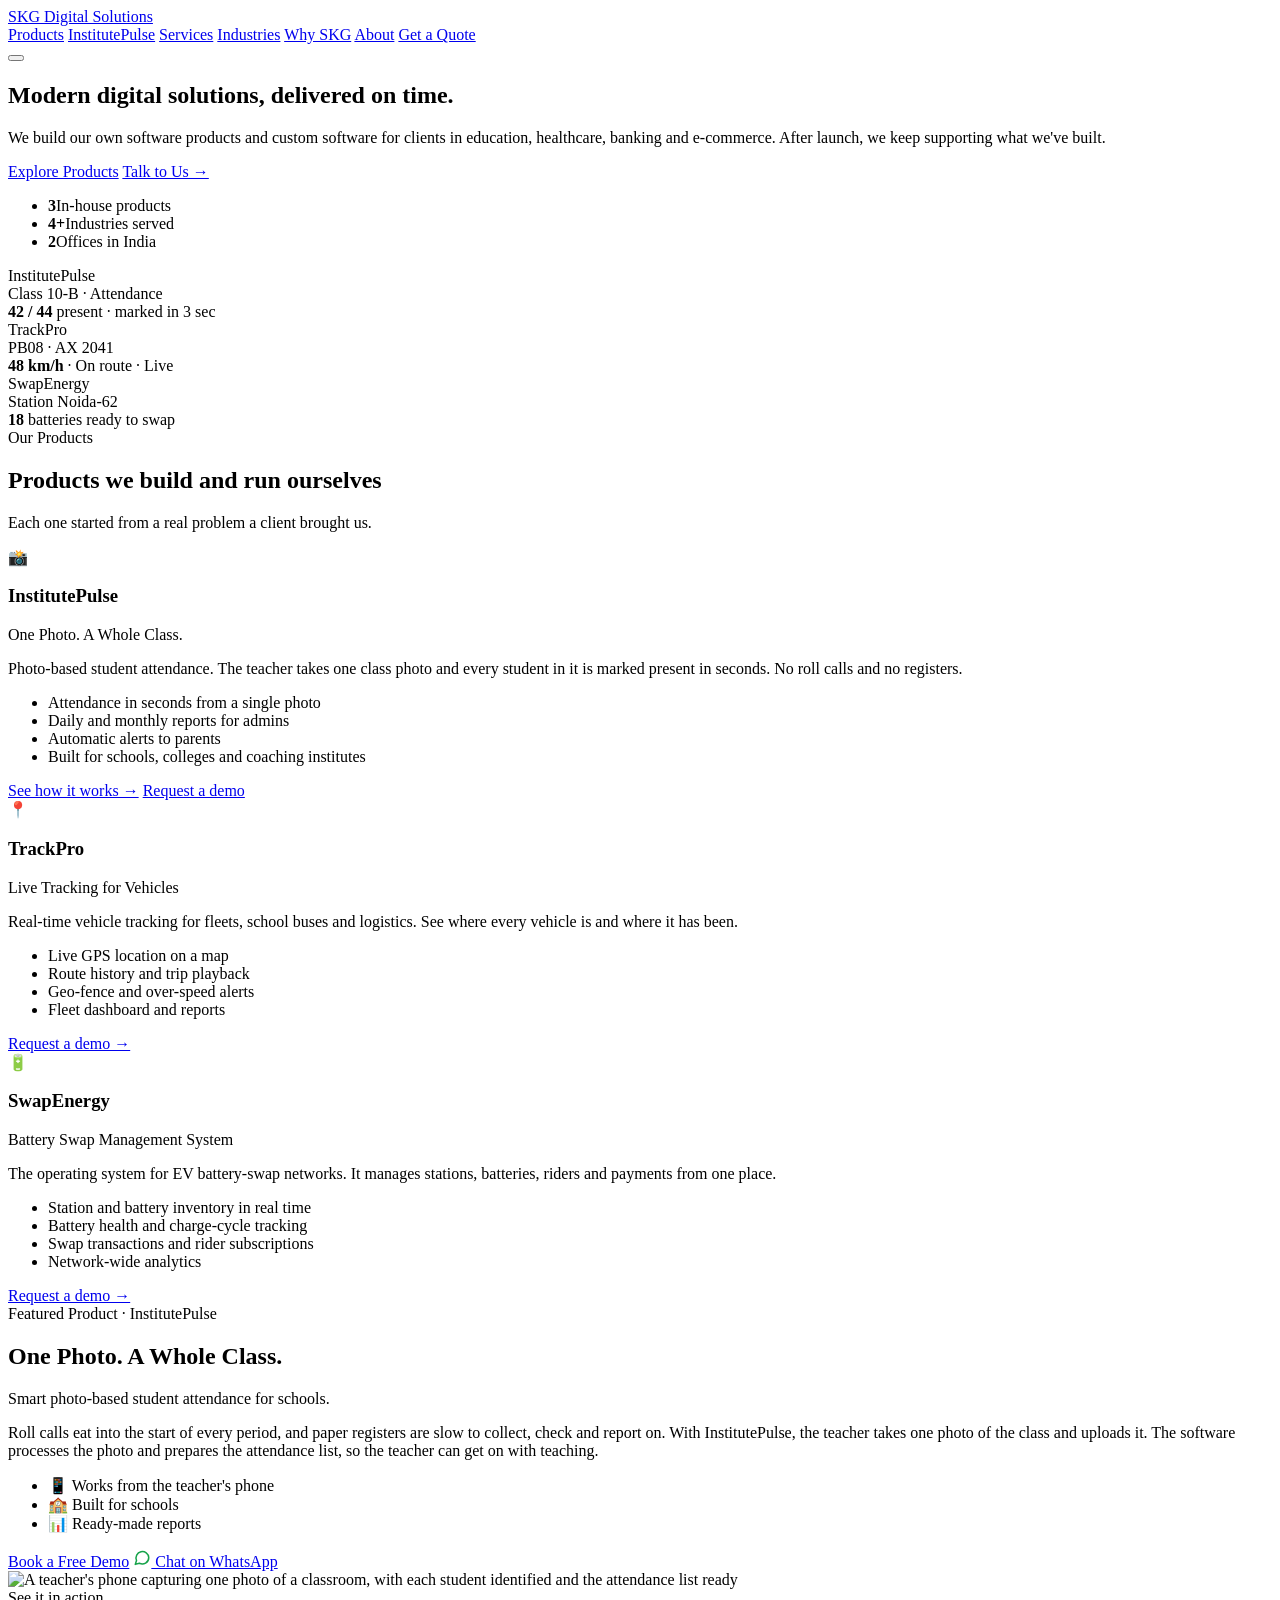
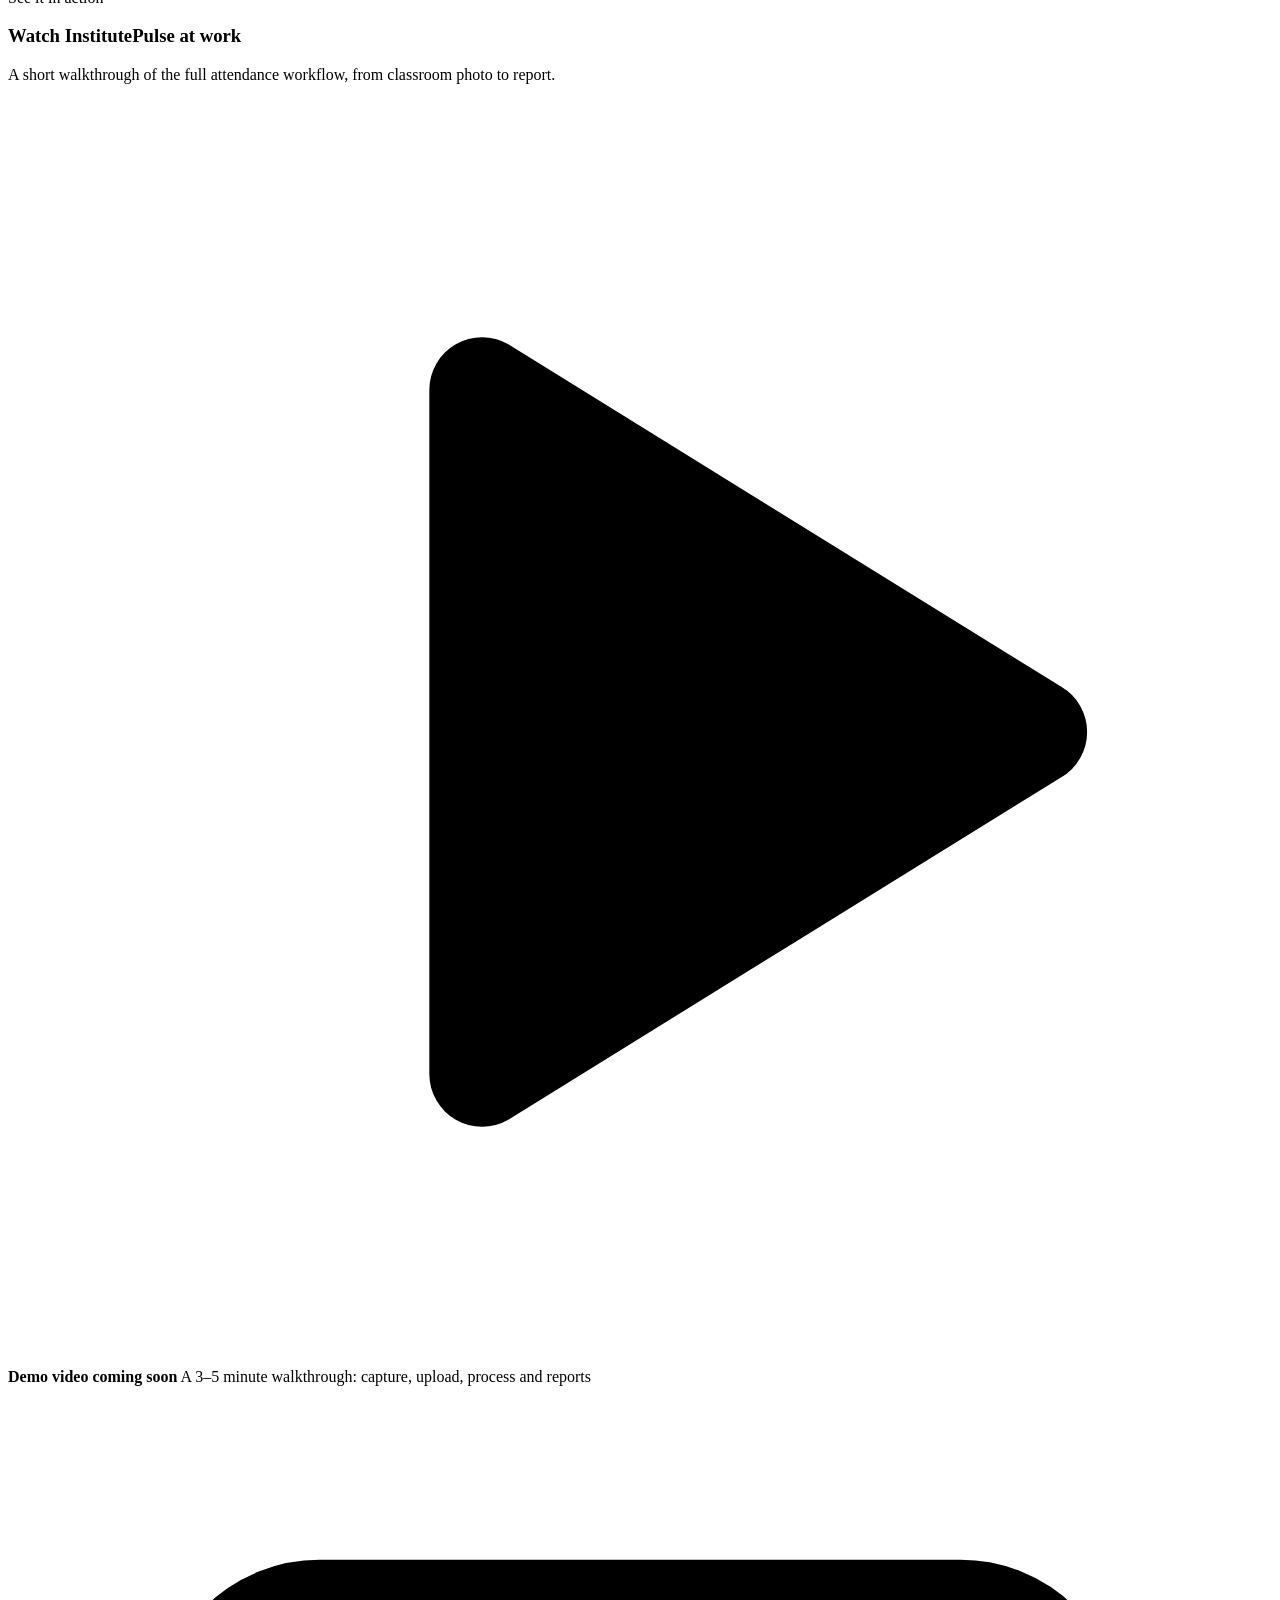
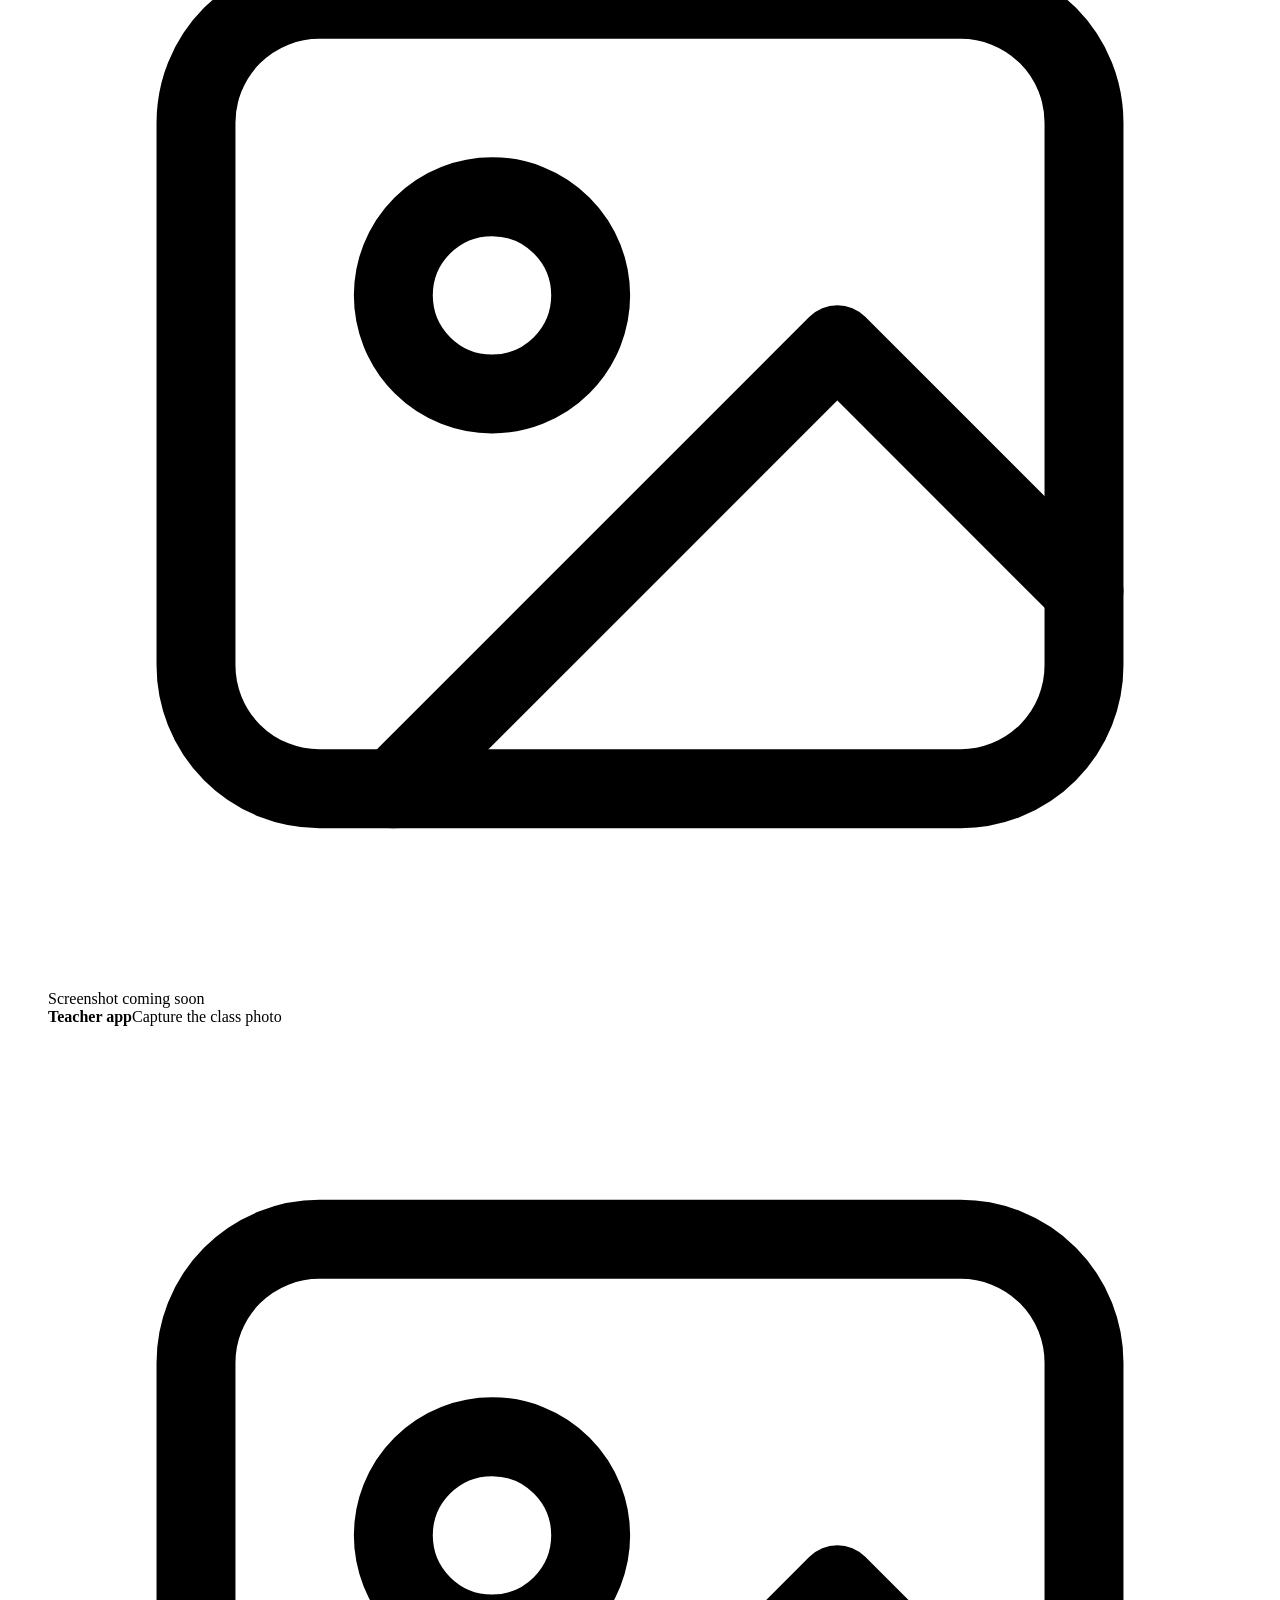
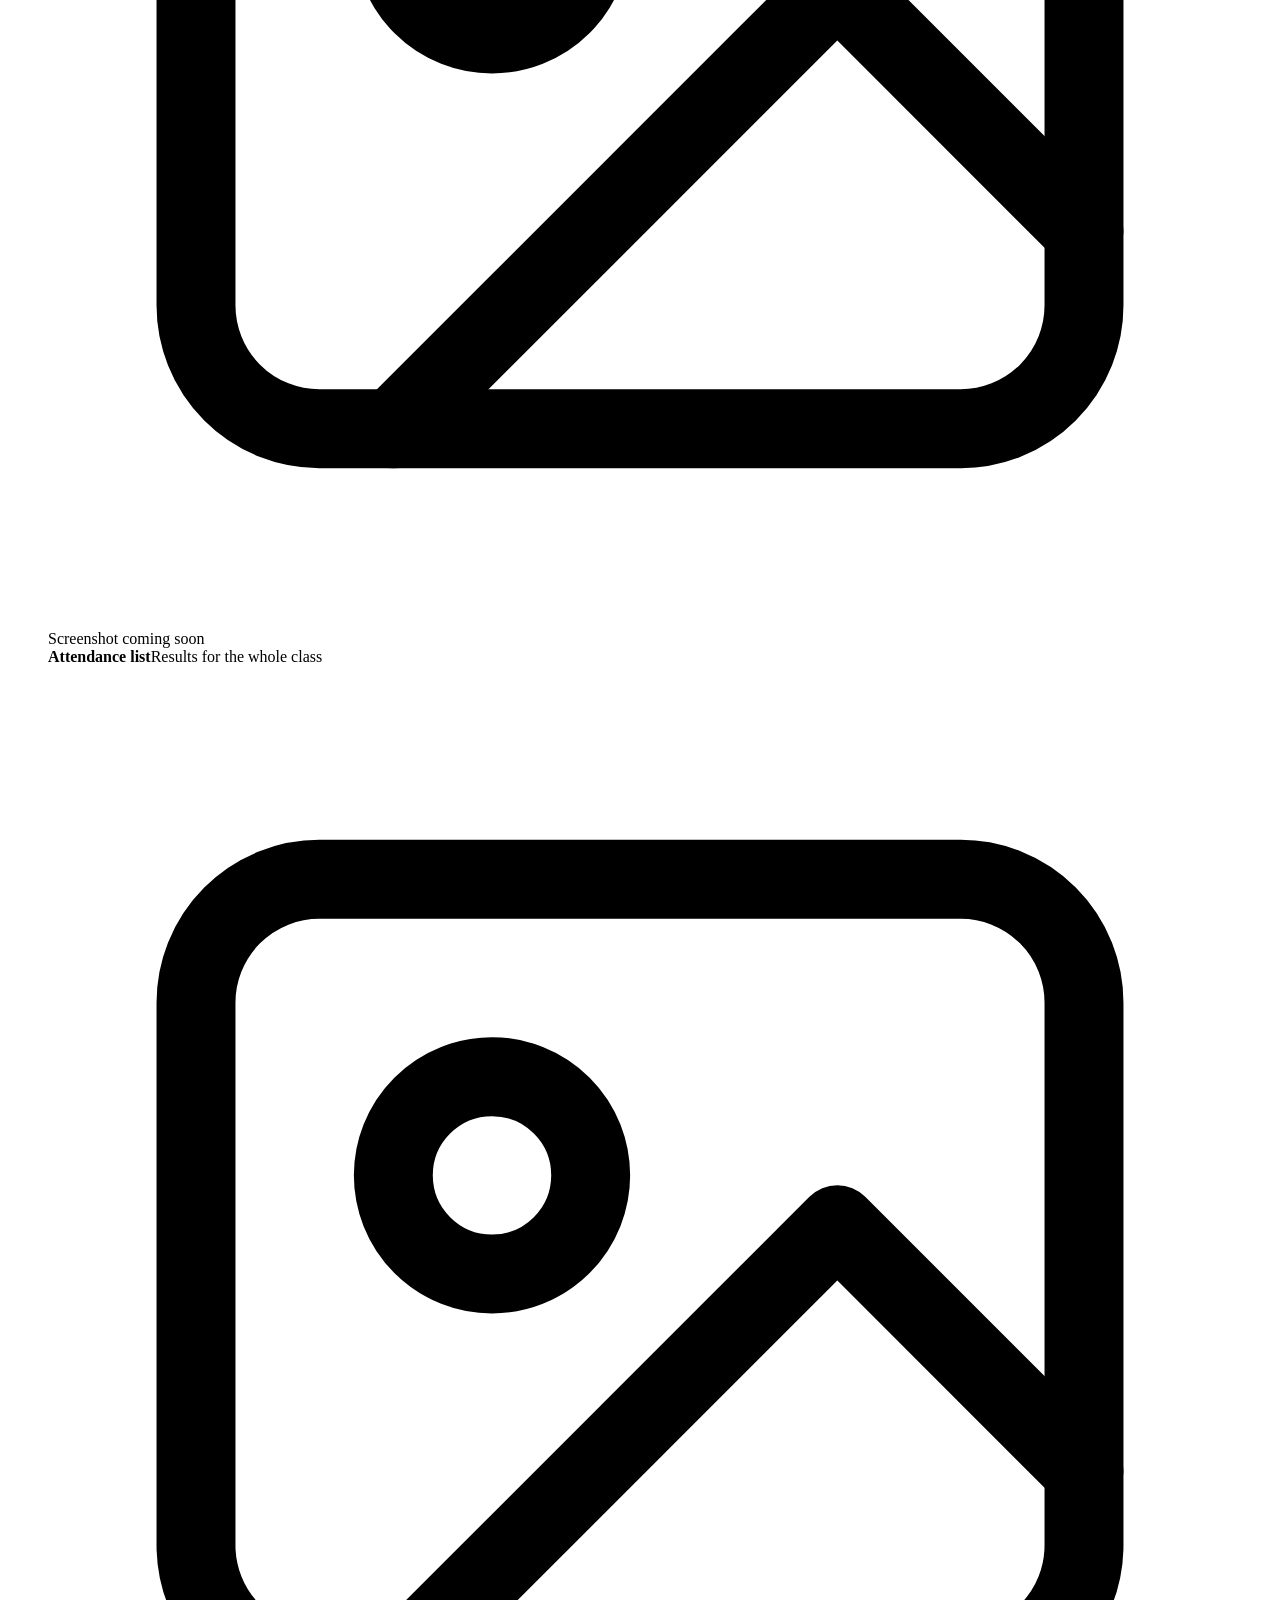
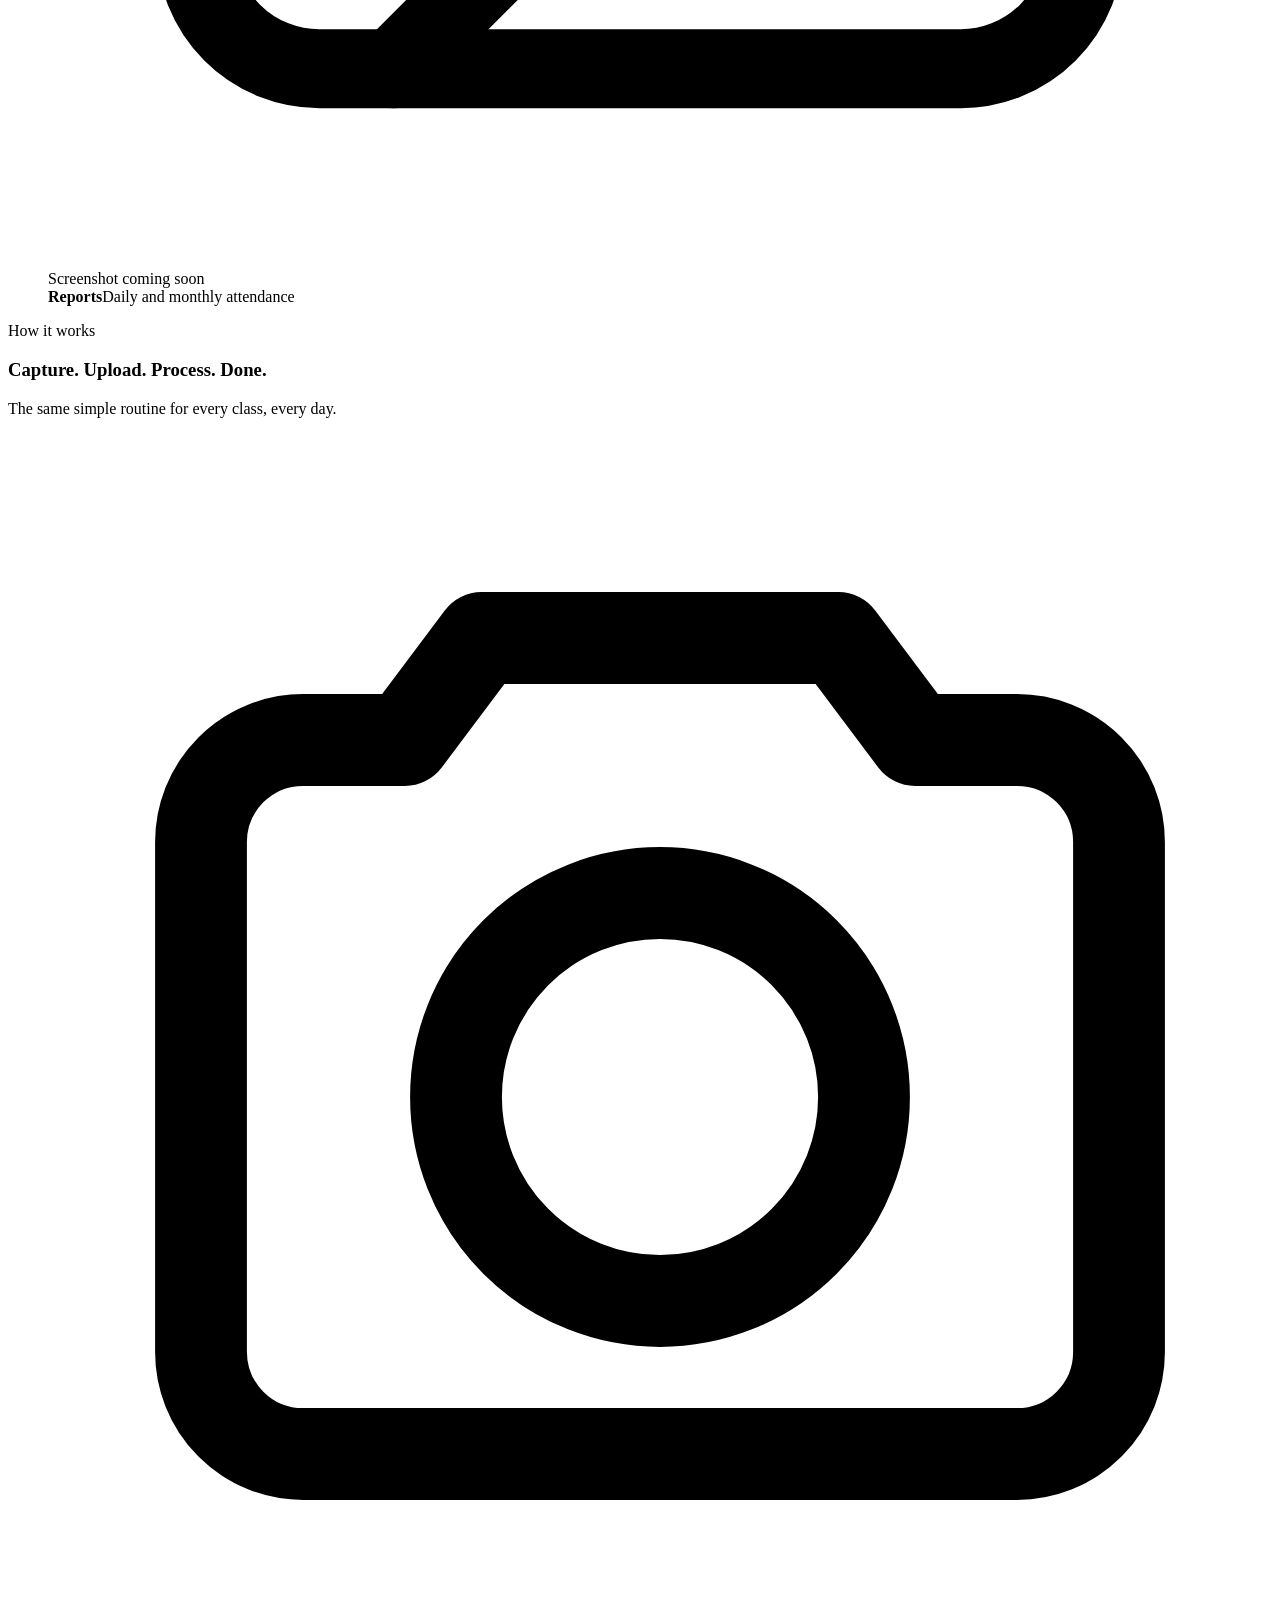
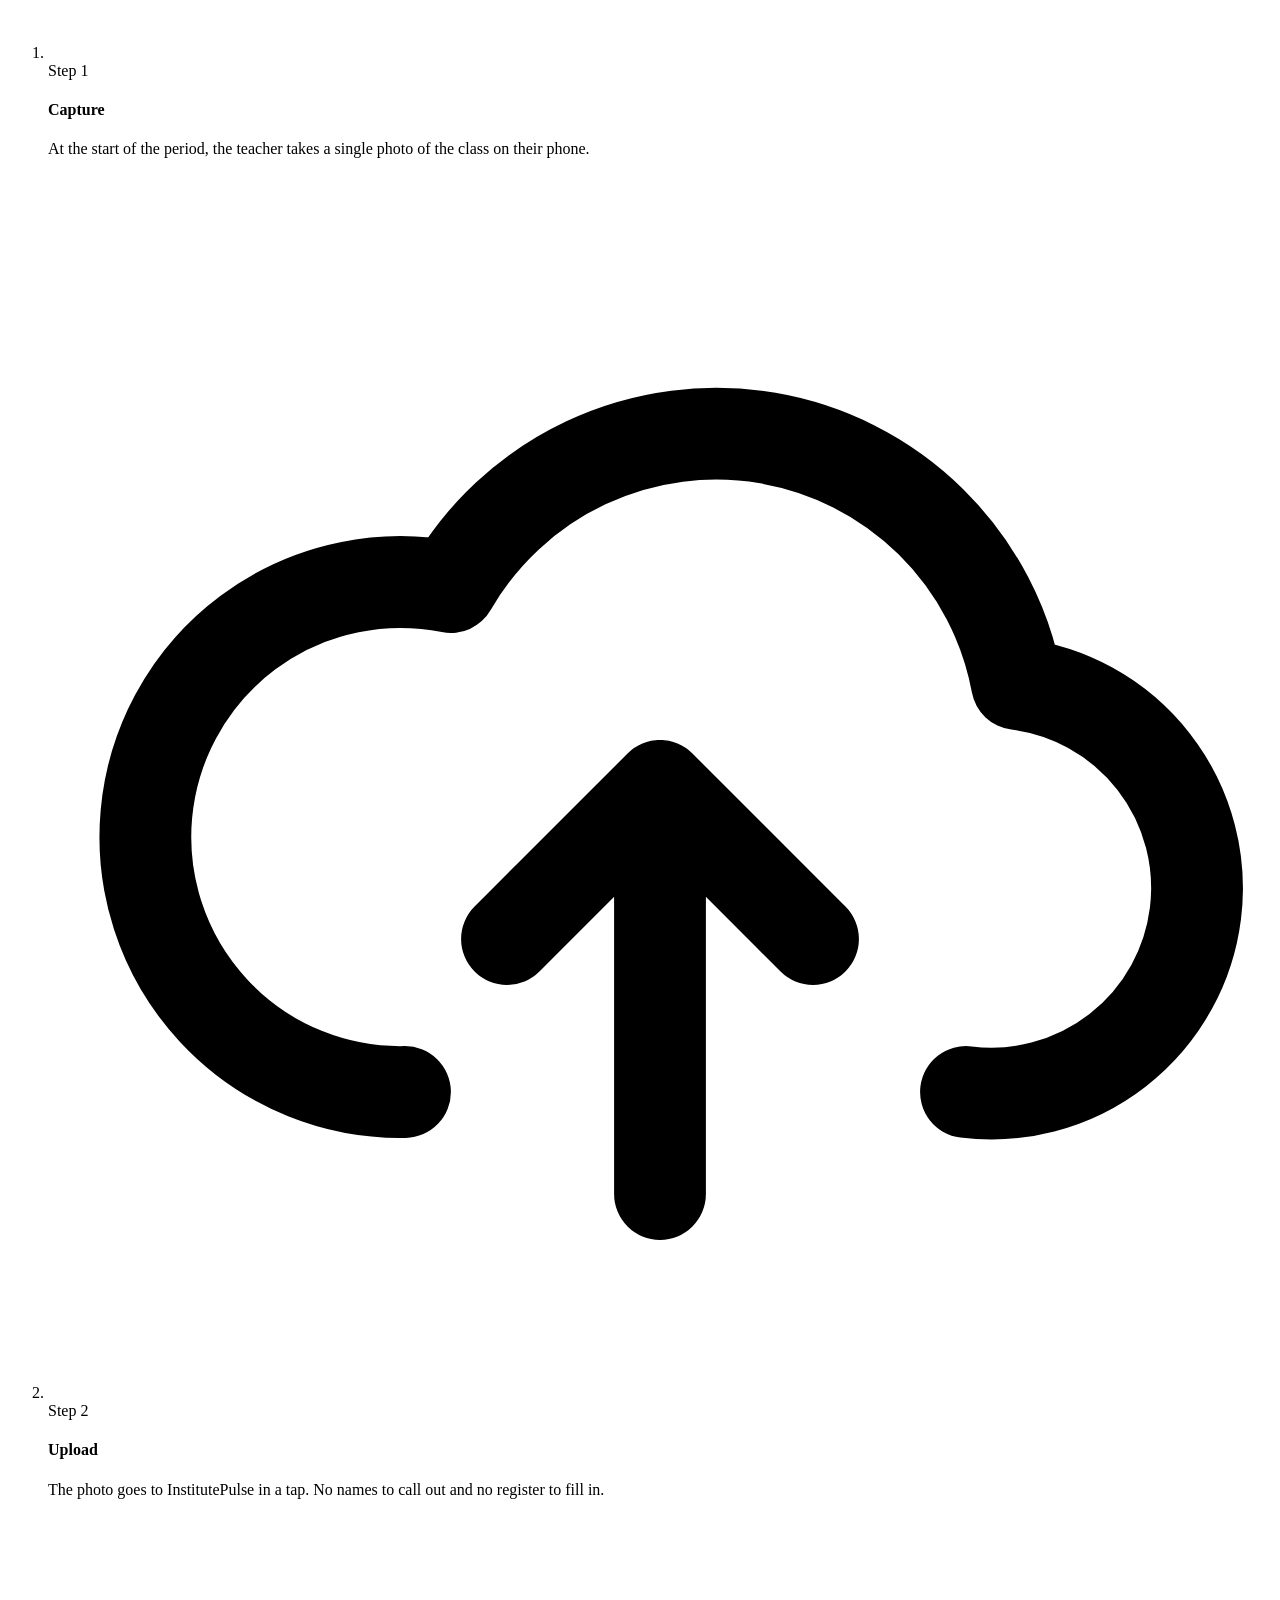
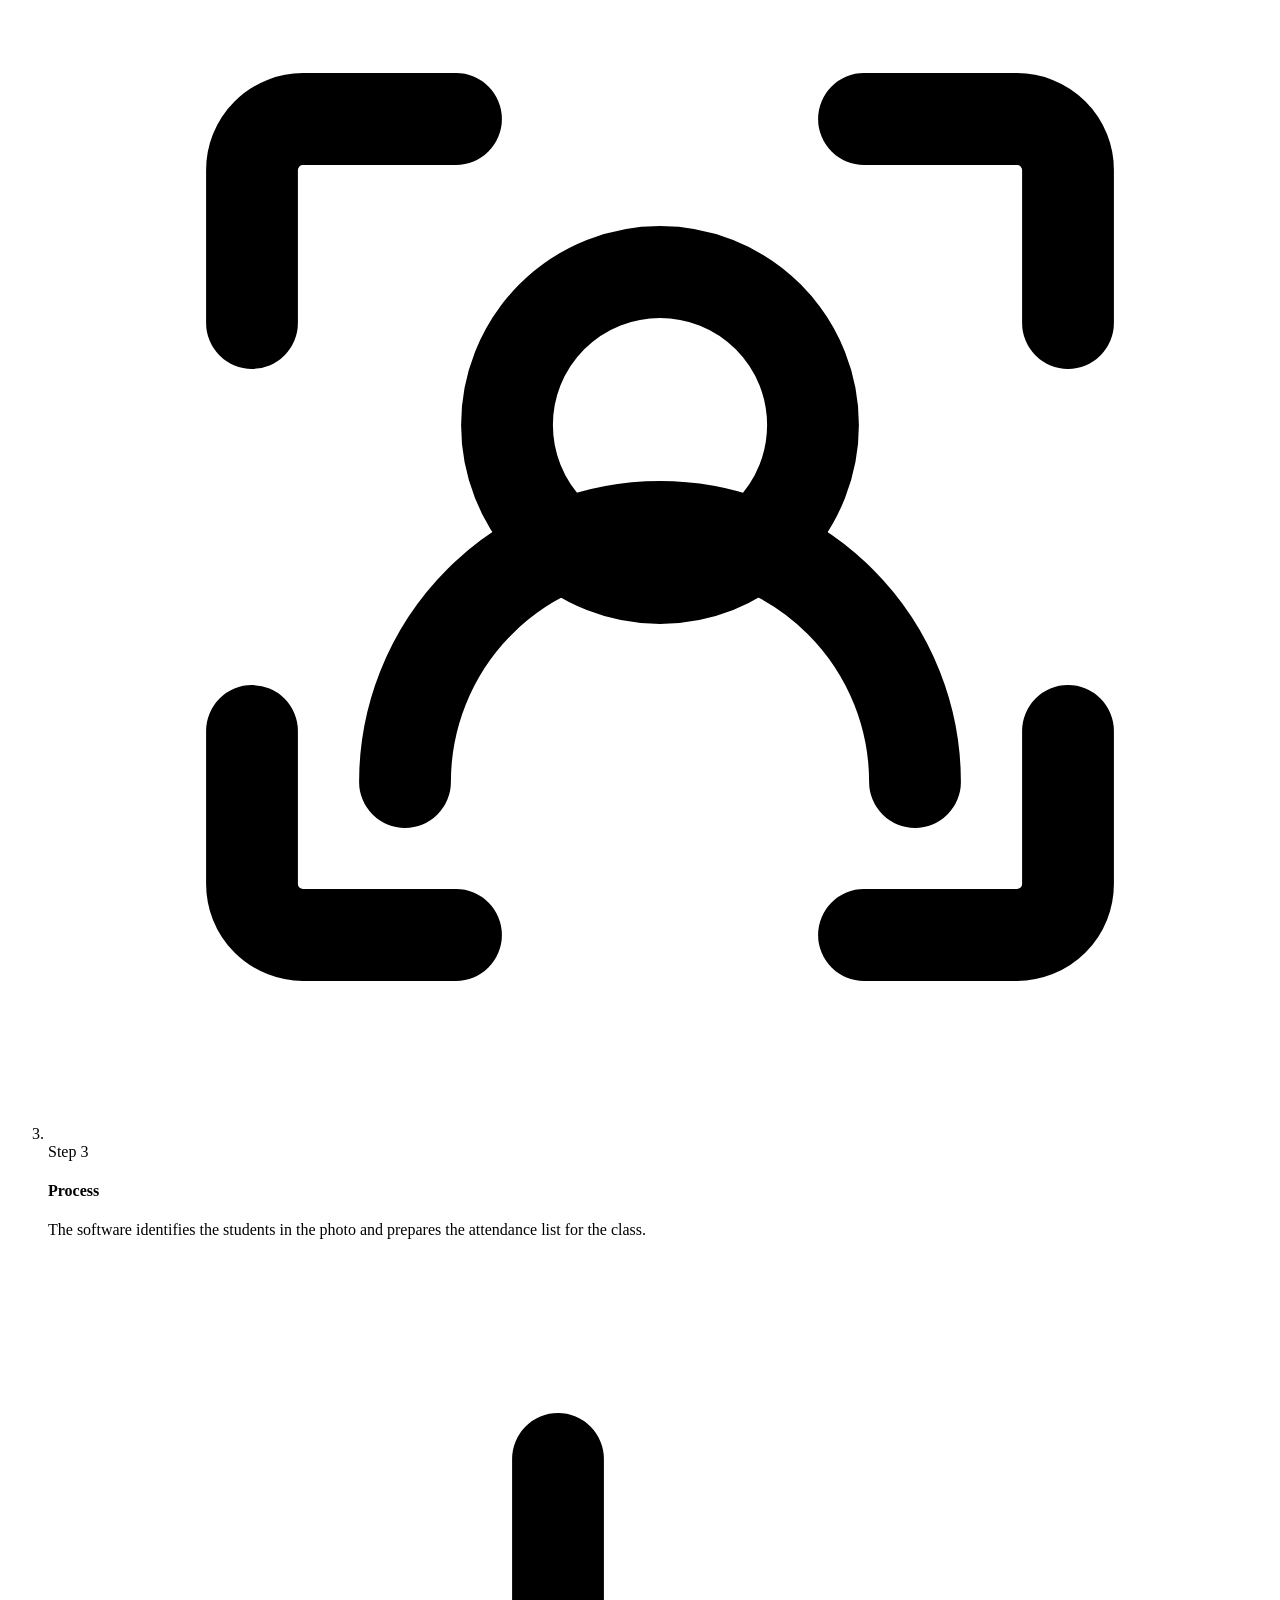
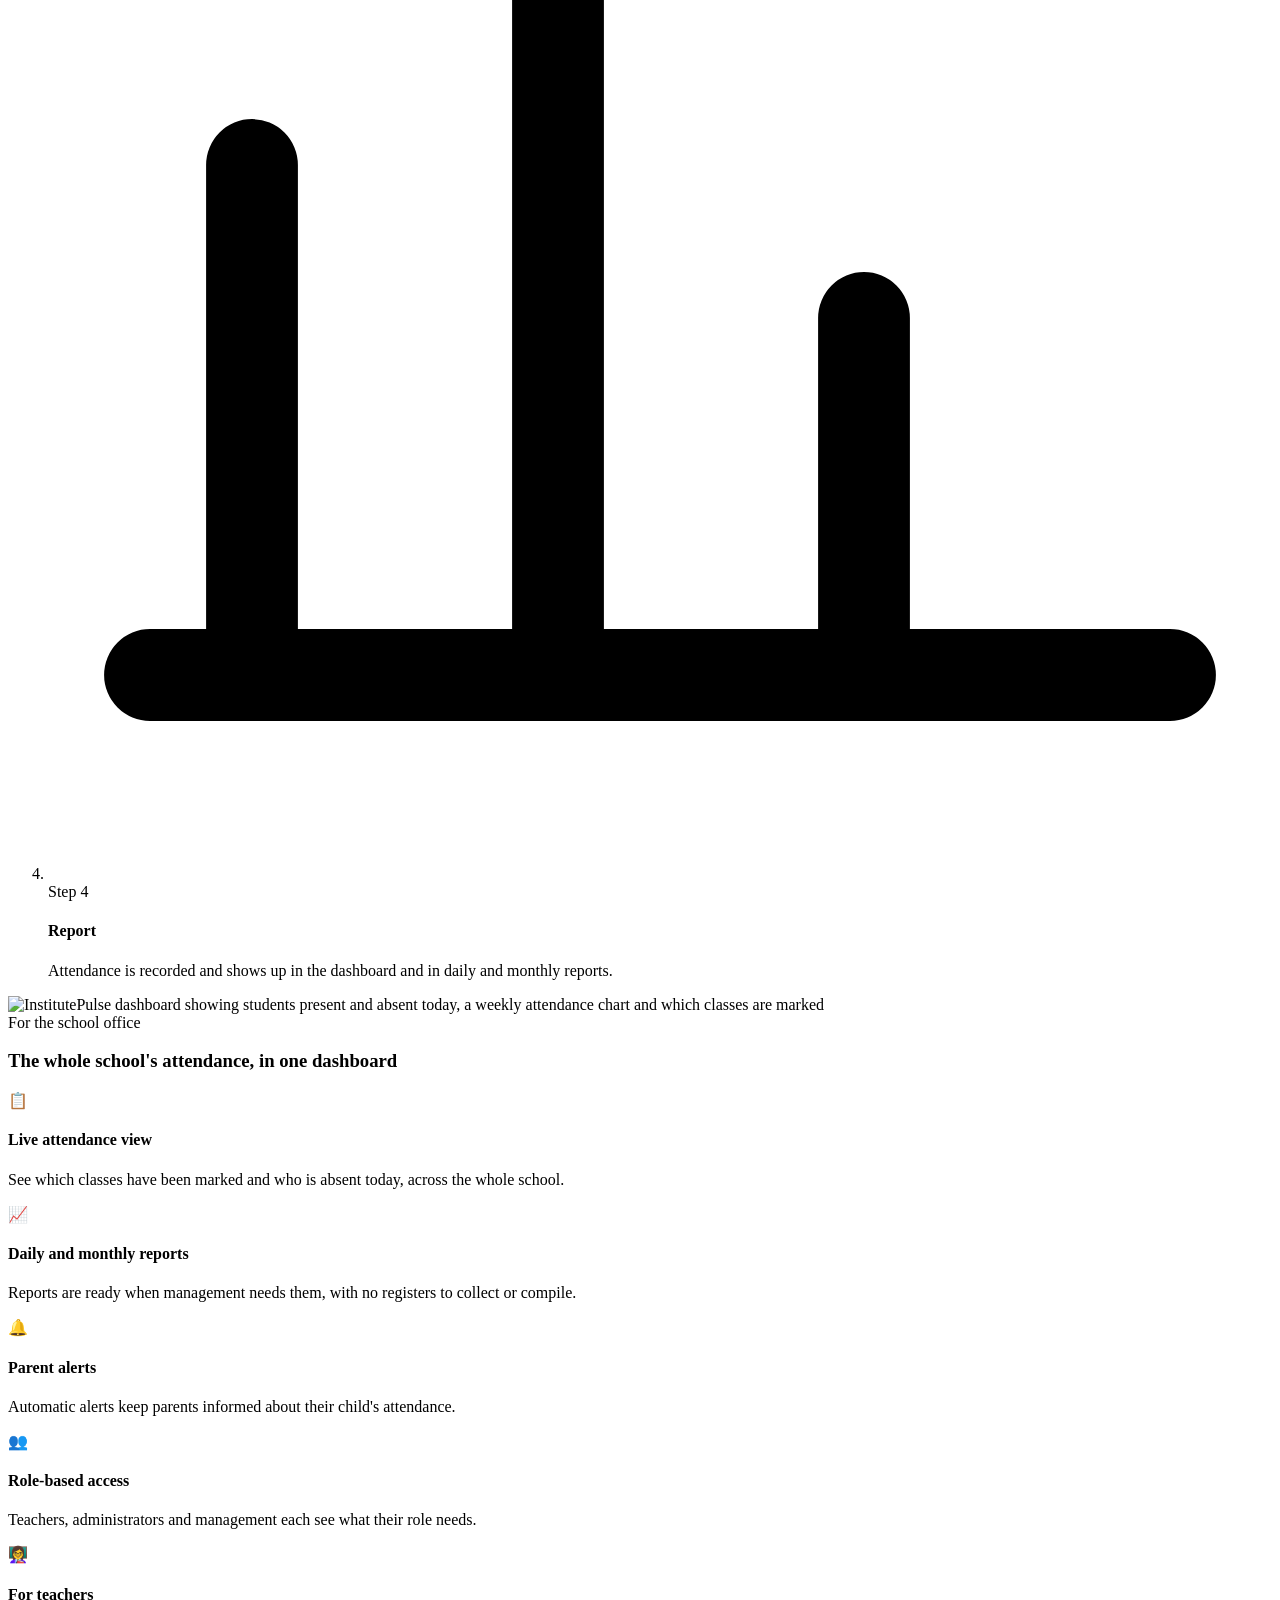
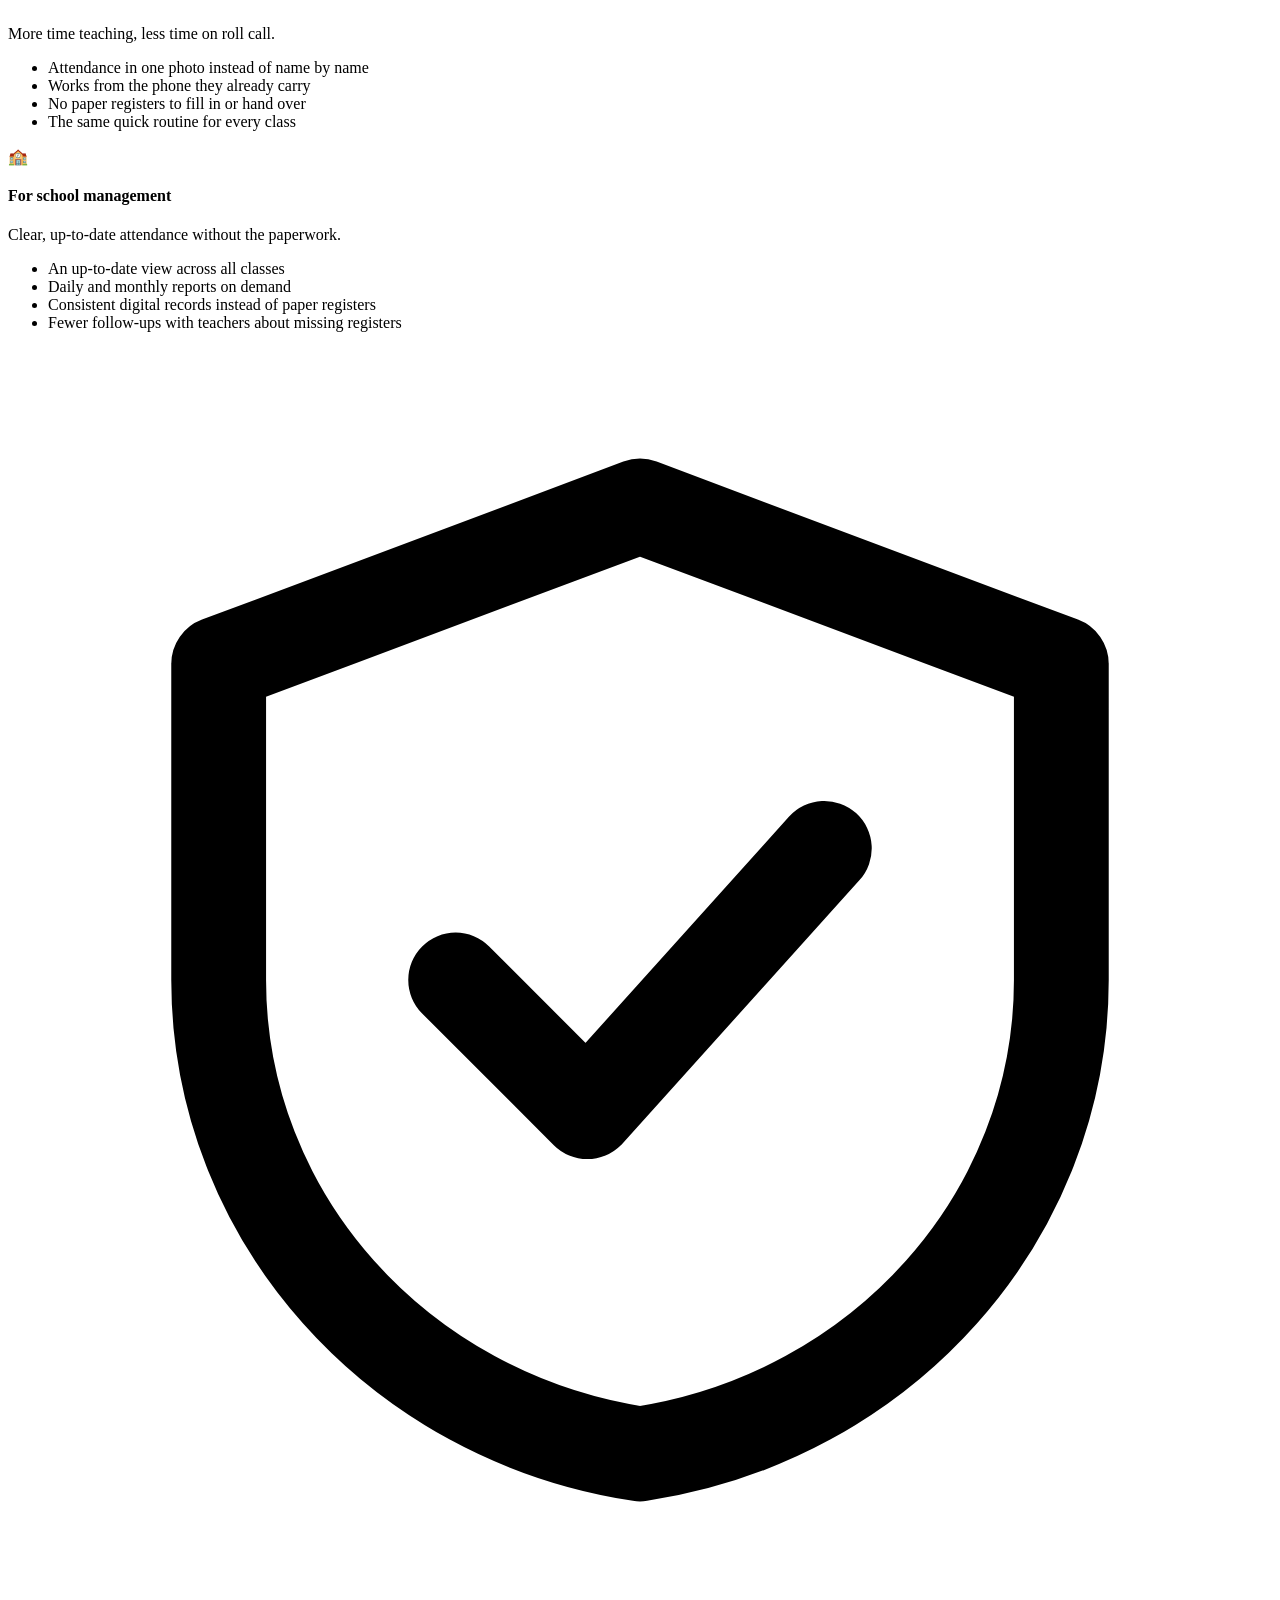
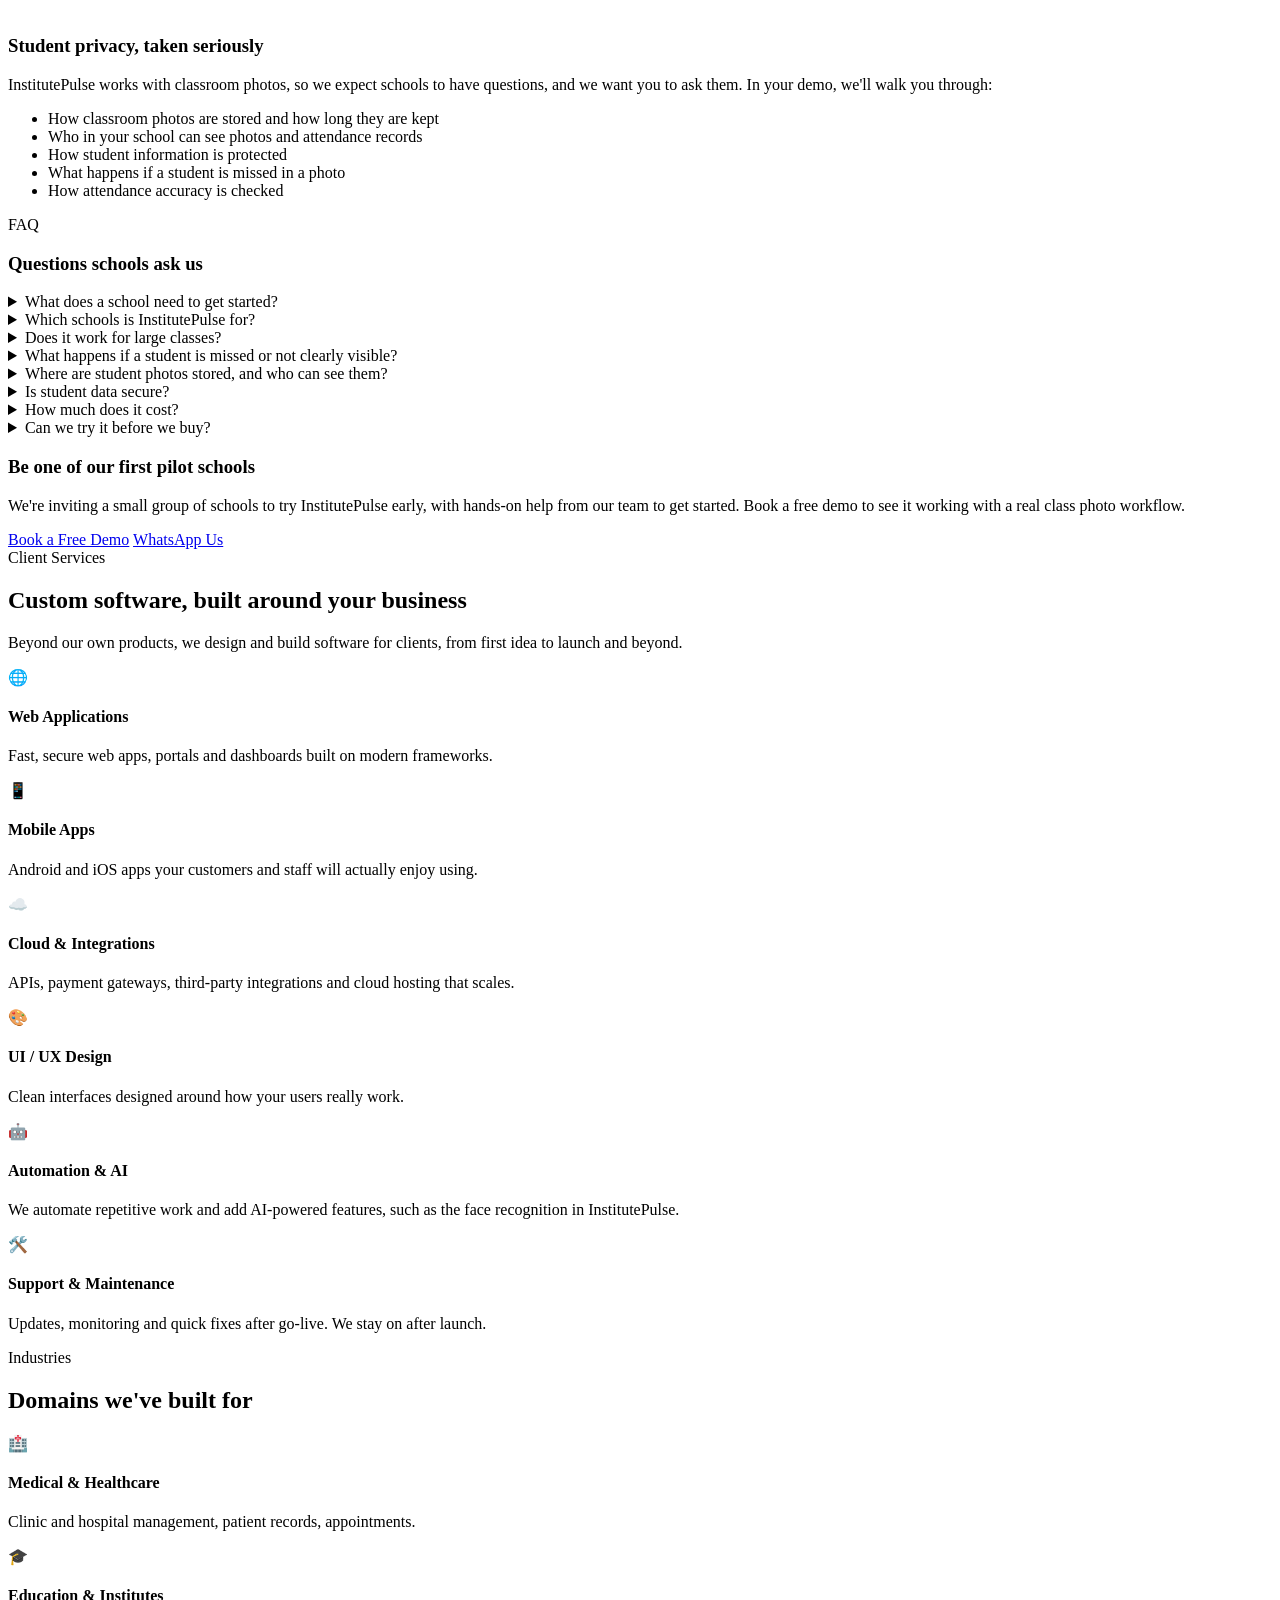
==== index.html @ 8fe66060 "Add files via upload Initial setup" ====
<!DOCTYPE html>
<html lang="en">
<head>
  <meta charset="UTF-8" />
  <meta name="viewport" content="width=device-width, initial-scale=1.0" />
  <title>SKG Digital Solutions | Modern Software Products & Services</title>
  <meta name="description" content="SKG Digital Solutions builds modern software products — InstitutePulse, TrackPro and SwapEnergy — and custom solutions for healthcare, education, banking and e-commerce. Based in Jalandhar & Noida, India." />
  <meta name="keywords" content="SKG Digital Solutions, InstitutePulse, photo attendance, TrackPro, vehicle tracking, SwapEnergy, battery swap software, software company Jalandhar, software company Noida" />
  <link rel="canonical" href="https://skgdigitalsolutions.com/" />

  <!-- Open Graph -->
  <meta property="og:type" content="website" />
  <meta property="og:title" content="SKG Digital Solutions" />
  <meta property="og:description" content="Modern digital solutions, delivered on time — with support that stays after launch." />
  <meta property="og:url" content="https://skgdigitalsolutions.com/" />
  <meta property="og:image" content="https://skgdigitalsolutions.com/assets/og-image.png" />
  <meta property="og:image:width" content="1200" />
  <meta property="og:image:height" content="630" />
  <meta name="twitter:card" content="summary_large_image" />
  <meta name="twitter:title" content="SKG Digital Solutions" />
  <meta name="twitter:description" content="Modern digital solutions, delivered on time — with support that stays after launch." />
  <meta name="twitter:image" content="https://skgdigitalsolutions.com/assets/og-image.png" />

  <!-- ANALYTICS: create a Google Analytics 4 property, replace G-XXXXXXXXXX with your
       Measurement ID, then remove the comment markers around the two script tags below.
  <script async src="https://www.googletagmanager.com/gtag/js?id=G-XXXXXXXXXX"></script>
  <script>
    window.dataLayer = window.dataLayer || [];
    function gtag(){dataLayer.push(arguments);}
    gtag('js', new Date());
    gtag('config', 'G-XXXXXXXXXX');
  </script>
  -->

  <link rel="icon" href="assets/favicon.svg" type="image/svg+xml" />
  <link rel="preconnect" href="https://fonts.googleapis.com" />
  <link rel="preconnect" href="https://fonts.gstatic.com" crossorigin />
  <link href="https://fonts.googleapis.com/css2?family=Plus+Jakarta+Sans:wght@400;500;600;700;800&display=swap" rel="stylesheet" />
  <link rel="stylesheet" href="css/styles.css" />

  <script type="application/ld+json">
  {
    "@context": "https://schema.org",
    "@type": "Organization",
    "name": "SKG Digital Solutions",
    "url": "https://skgdigitalsolutions.com",
    "email": "info@skgdigitalsolutions.com",
    "telephone": ["+91 9041135013", "+91 9501358584"],
    "address": [
      { "@type": "PostalAddress", "streetAddress": "103 Geeta Colony", "addressLocality": "Jalandhar", "addressRegion": "Punjab", "addressCountry": "IN" },
      { "@type": "PostalAddress", "addressLocality": "Noida", "addressRegion": "Uttar Pradesh", "addressCountry": "IN" }
    ]
  }
  </script>
</head>
<body>

  <!-- ============ HEADER ============ -->
  <header class="header" id="top">
    <div class="container nav">
      <a href="#top" class="logo" aria-label="SKG Digital Solutions home">
        <span class="logo-mark">SKG</span>
        <span class="logo-text">Digital Solutions</span>
      </a>

      <nav class="nav-links" id="navLinks" aria-label="Main">
        <a href="#products">Products</a>
        <a href="#institutepulse">InstitutePulse</a>
        <a href="#services">Services</a>
        <a href="#industries">Industries</a>
        <a href="#why">Why SKG</a>
        <a href="#about">About</a>
        <a href="#contact" class="btn btn-primary btn-sm">Get a Quote</a>
      </nav>

      <button class="nav-toggle" id="navToggle" aria-label="Open menu" aria-expanded="false">
        <span></span><span></span><span></span>
      </button>
    </div>
  </header>

  <main>
    <!-- ============ HERO ============ -->
    <section class="hero">
      <div class="hero-bg" aria-hidden="true"></div>
      <div class="container hero-grid">
        <div class="hero-copy reveal">
          <h1>Modern digital solutions, <span class="gradient-text">delivered on time.</span></h1>
          <p class="lead">
            We build our own software products and custom software for clients in
            education, healthcare, banking and e-commerce. After launch, we keep supporting what we've built.
          </p>
          <div class="hero-cta">
            <a href="#products" class="btn btn-primary">Explore Products</a>
            <a href="#contact" class="btn btn-ghost">Talk to Us →</a>
          </div>
          <ul class="hero-stats">
            <li><strong>3</strong><span>In-house products</span></li>
            <li><strong>4+</strong><span>Industries served</span></li>
            <li><strong>2</strong><span>Offices in India</span></li>
          </ul>
        </div>

        <!-- Product preview cards -->
        <div class="hero-visual reveal" aria-hidden="true">
          <div class="float-card card-pulse">
            <div class="fc-head"><span class="dot"></span>InstitutePulse</div>
            <div class="fc-title">Class 10-B · Attendance</div>
            <div class="fc-bar"><span style="width:95%"></span></div>
            <div class="fc-meta"><b>42 / 44</b> present · marked in 3 sec</div>
          </div>
          <div class="float-card card-track">
            <div class="fc-head"><span class="dot"></span>TrackPro</div>
            <div class="fc-title">PB08 · AX 2041</div>
            <div class="fc-map"><span class="pin"></span></div>
            <div class="fc-meta"><b>48 km/h</b> · On route · Live</div>
          </div>
          <div class="float-card card-swap">
            <div class="fc-head"><span class="dot"></span>SwapEnergy</div>
            <div class="fc-title">Station Noida-62</div>
            <div class="fc-batteries">
              <i class="full"></i><i class="full"></i><i class="full"></i><i class="half"></i><i class="low"></i>
            </div>
            <div class="fc-meta"><b>18</b> batteries ready to swap</div>
          </div>
        </div>
      </div>
    </section>

    <!-- ============ PRODUCTS ============ -->
    <section class="section" id="products">
      <div class="container">
        <div class="section-head reveal">
          <span class="eyebrow">Our Products</span>
          <h2>Products we build and run ourselves</h2>
          <p>Each one started from a real problem a client brought us.</p>
        </div>

        <div class="products">
          <!-- InstitutePulse -->
          <article class="product product-pulse reveal">
            <div class="product-icon">📸</div>
            <h3>InstitutePulse</h3>
            <p class="tagline">One Photo. A Whole Class.</p>
            <p>Photo-based student attendance. The teacher takes one class photo and every student in it is marked present in seconds. No roll calls and no registers.</p>
            <ul class="checks">
              <li>Attendance in seconds from a single photo</li>
              <li>Daily and monthly reports for admins</li>
              <li>Automatic alerts to parents</li>
              <li>Built for schools, colleges and coaching institutes</li>
            </ul>
            <div class="product-links">
              <a href="#institutepulse" class="product-link">See how it works →</a>
              <a href="#contact" class="product-link product-link-muted" data-product="InstitutePulse">Request a demo</a>
            </div>
          </article>

          <!-- TrackPro -->
          <article class="product product-track reveal">
            <div class="product-icon">📍</div>
            <h3>TrackPro</h3>
            <p class="tagline">Live Tracking for Vehicles</p>
            <p>Real-time vehicle tracking for fleets, school buses and logistics. See where every vehicle is and where it has been.</p>
            <ul class="checks">
              <li>Live GPS location on a map</li>
              <li>Route history and trip playback</li>
              <li>Geo-fence and over-speed alerts</li>
              <li>Fleet dashboard and reports</li>
            </ul>
            <a href="#contact" class="product-link" data-product="TrackPro">Request a demo →</a>
          </article>

          <!-- SwapEnergy -->
          <article class="product product-swap reveal">
            <div class="product-icon">🔋</div>
            <h3>SwapEnergy</h3>
            <p class="tagline">Battery Swap Management System</p>
            <p>The operating system for EV battery-swap networks. It manages stations, batteries, riders and payments from one place.</p>
            <ul class="checks">
              <li>Station and battery inventory in real time</li>
              <li>Battery health and charge-cycle tracking</li>
              <li>Swap transactions and rider subscriptions</li>
              <li>Network-wide analytics</li>
            </ul>
            <a href="#contact" class="product-link" data-product="SwapEnergy">Request a demo →</a>
          </article>
        </div>
      </div>
    </section>

    <!-- ============ INSTITUTEPULSE SPOTLIGHT ============ -->
    <section class="section ip" id="institutepulse">
      <div class="ip-bg" aria-hidden="true"></div>
      <div class="container">

        <!-- Intro -->
        <div class="ip-hero">
          <div class="ip-copy reveal">
            <span class="eyebrow">Featured Product · InstitutePulse</span>
            <h2>One Photo. <span class="gradient-text">A Whole Class.</span></h2>
            <p class="ip-sub">Smart photo-based student attendance for schools.</p>
            <p>Roll calls eat into the start of every period, and paper registers are slow to collect, check and report on. With InstitutePulse, the teacher takes one photo of the class and uploads it. The software processes the photo and prepares the attendance list, so the teacher can get on with teaching.</p>
            <ul class="ip-pills">
              <li>📱 Works from the teacher's phone</li>
              <li>🏫 Built for schools</li>
              <li>📊 Ready-made reports</li>
            </ul>
            <div class="hero-cta">
              <a href="#contact" class="btn btn-primary" data-product="InstitutePulse">Book a Free Demo</a>
              <a href="https://wa.me/919041135013?text=Hi%2C%20I%27d%20like%20a%20demo%20of%20InstitutePulse%20for%20our%20school." class="btn btn-ghost" target="_blank" rel="noopener">
                <svg width="18" height="18" viewBox="0 0 24 24" fill="none" stroke="#16a34a" stroke-width="2" stroke-linecap="round" stroke-linejoin="round" aria-hidden="true"><path d="M21 11.5a8.5 8.5 0 0 1-12.6 7.4L3 20.5l1.7-5.2A8.5 8.5 0 1 1 21 11.5z"/></svg>
                Chat on WhatsApp
              </a>
            </div>
          </div>
          <div class="ip-visual reveal">
            <img src="assets/institutepulse/capture.svg" width="520" height="560" alt="A teacher's phone capturing one photo of a classroom, with each student identified and the attendance list ready" loading="lazy" />
          </div>
        </div>

        <!-- See it in action: demo video + screenshots (PLACEHOLDERS) -->
        <div class="ip-block">
          <div class="section-head reveal">
            <span class="eyebrow">See it in action</span>
            <h3 class="ip-h3">Watch InstitutePulse at work</h3>
            <p>A short walkthrough of the full attendance workflow, from classroom photo to report.</p>
          </div>

          <!-- DEMO VIDEO PLACEHOLDER
               When the video is ready, replace the whole <div class="ip-video ..."> below with:
               <div class="ip-video reveal">
                 <iframe src="https://www.youtube-nocookie.com/embed/YOUR_VIDEO_ID" title="InstitutePulse demo video"
                   allow="accelerometer; encrypted-media; gyroscope; picture-in-picture" allowfullscreen loading="lazy"></iframe>
               </div>
          -->
          <div class="ip-video ip-video-placeholder reveal" role="img" aria-label="Demo video coming soon">
            <div class="ip-video-inner">
              <span class="ip-play" aria-hidden="true">
                <svg viewBox="0 0 24 24" fill="currentColor"><path d="M8 5.5v13a1 1 0 0 0 1.5.86l10.5-6.5a1 1 0 0 0 0-1.72L9.5 4.64A1 1 0 0 0 8 5.5z"/></svg>
              </span>
              <strong>Demo video coming soon</strong>
              <span>A 3–5 minute walkthrough: capture, upload, process and reports</span>
            </div>
          </div>

          <!-- SCREENSHOT PLACEHOLDERS
               Replace each <div class="shot-placeholder">…</div> with a real screenshot, e.g.
               <img src="assets/institutepulse/screen-capture.png" alt="Teacher app capture screen" loading="lazy" />
          -->
          <div class="ip-gallery">
            <figure class="reveal">
              <div class="shot-placeholder shot-phone">
                <svg viewBox="0 0 24 24" fill="none" stroke="currentColor" stroke-width="1.6" stroke-linecap="round" stroke-linejoin="round" aria-hidden="true"><rect x="3" y="4" width="18" height="16" rx="2.5"/><circle cx="9" cy="10" r="2"/><path d="M21 16l-5-5-9 9"/></svg>
                <span>Screenshot coming soon</span>
              </div>
              <figcaption><b>Teacher app</b>Capture the class photo</figcaption>
            </figure>
            <figure class="reveal">
              <div class="shot-placeholder shot-phone">
                <svg viewBox="0 0 24 24" fill="none" stroke="currentColor" stroke-width="1.6" stroke-linecap="round" stroke-linejoin="round" aria-hidden="true"><rect x="3" y="4" width="18" height="16" rx="2.5"/><circle cx="9" cy="10" r="2"/><path d="M21 16l-5-5-9 9"/></svg>
                <span>Screenshot coming soon</span>
              </div>
              <figcaption><b>Attendance list</b>Results for the whole class</figcaption>
            </figure>
            <figure class="reveal">
              <div class="shot-placeholder shot-phone">
                <svg viewBox="0 0 24 24" fill="none" stroke="currentColor" stroke-width="1.6" stroke-linecap="round" stroke-linejoin="round" aria-hidden="true"><rect x="3" y="4" width="18" height="16" rx="2.5"/><circle cx="9" cy="10" r="2"/><path d="M21 16l-5-5-9 9"/></svg>
                <span>Screenshot coming soon</span>
              </div>
              <figcaption><b>Reports</b>Daily and monthly attendance</figcaption>
            </figure>
          </div>
        </div>

        <!-- How it works -->
        <div class="ip-block">
          <div class="section-head reveal">
            <span class="eyebrow">How it works</span>
            <h3 class="ip-h3">Capture. Upload. Process. Done.</h3>
            <p>The same simple routine for every class, every day.</p>
          </div>
          <ol class="ip-steps">
            <li class="ip-step reveal">
              <div class="ip-step-icon">
                <svg viewBox="0 0 24 24" fill="none" stroke="currentColor" stroke-width="1.8" stroke-linecap="round" stroke-linejoin="round" aria-hidden="true"><path d="M3 8a2 2 0 0 1 2-2h2l1.5-2h7L17 6h2a2 2 0 0 1 2 2v10a2 2 0 0 1-2 2H5a2 2 0 0 1-2-2z"/><circle cx="12" cy="13" r="4"/></svg>
              </div>
              <span class="ip-step-num">Step 1</span>
              <h4>Capture</h4>
              <p>At the start of the period, the teacher takes a single photo of the class on their phone.</p>
            </li>
            <li class="ip-step reveal">
              <div class="ip-step-icon">
                <svg viewBox="0 0 24 24" fill="none" stroke="currentColor" stroke-width="1.8" stroke-linecap="round" stroke-linejoin="round" aria-hidden="true"><path d="M7 18a5 5 0 1 1 .9-9.9A6 6 0 0 1 19 10a4 4 0 0 1-1 8"/><path d="M12 12v8M9 15l3-3 3 3"/></svg>
              </div>
              <span class="ip-step-num">Step 2</span>
              <h4>Upload</h4>
              <p>The photo goes to InstitutePulse in a tap. No names to call out and no register to fill in.</p>
            </li>
            <li class="ip-step reveal">
              <div class="ip-step-icon">
                <svg viewBox="0 0 24 24" fill="none" stroke="currentColor" stroke-width="1.8" stroke-linecap="round" stroke-linejoin="round" aria-hidden="true"><path d="M4 8V5a1 1 0 0 1 1-1h3M16 4h3a1 1 0 0 1 1 1v3M20 16v3a1 1 0 0 1-1 1h-3M8 20H5a1 1 0 0 1-1-1v-3"/><circle cx="12" cy="10" r="3"/><path d="M7 17a5 5 0 0 1 10 0"/></svg>
              </div>
              <span class="ip-step-num">Step 3</span>
              <h4>Process</h4>
              <p>The software identifies the students in the photo and prepares the attendance list for the class.</p>
            </li>
            <li class="ip-step reveal">
              <div class="ip-step-icon">
                <svg viewBox="0 0 24 24" fill="none" stroke="currentColor" stroke-width="1.8" stroke-linecap="round" stroke-linejoin="round" aria-hidden="true"><path d="M4 20V10M10 20V4M16 20v-7M22 20H2"/></svg>
              </div>
              <span class="ip-step-num">Step 4</span>
              <h4>Report</h4>
              <p>Attendance is recorded and shows up in the dashboard and in daily and monthly reports.</p>
            </li>
          </ol>
        </div>

        <!-- Dashboard showcase -->
        <div class="ip-showcase">
          <div class="ip-shot reveal">
            <img src="assets/institutepulse/dashboard.svg" width="640" height="440" alt="InstitutePulse dashboard showing students present and absent today, a weekly attendance chart and which classes are marked" loading="lazy" />
          </div>
          <div class="ip-features reveal">
            <span class="eyebrow">For the school office</span>
            <h3 class="ip-h3">The whole school's attendance, in one dashboard</h3>
            <div class="ip-feature">
              <span>📋</span>
              <div><h4>Live attendance view</h4><p>See which classes have been marked and who is absent today, across the whole school.</p></div>
            </div>
            <div class="ip-feature">
              <span>📈</span>
              <div><h4>Daily and monthly reports</h4><p>Reports are ready when management needs them, with no registers to collect or compile.</p></div>
            </div>
            <div class="ip-feature">
              <span>🔔</span>
              <div><h4>Parent alerts</h4><p>Automatic alerts keep parents informed about their child's attendance.</p></div>
            </div>
            <div class="ip-feature">
              <span>👥</span>
              <div><h4>Role-based access</h4><p>Teachers, administrators and management each see what their role needs.</p></div>
            </div>
          </div>
        </div>

        <!-- Benefits -->
        <div class="ip-benefits">
          <div class="ip-benefit reveal">
            <div class="ip-benefit-head"><span>👩‍🏫</span><h4>For teachers</h4></div>
            <p>More time teaching, less time on roll call.</p>
            <ul class="checks">
              <li>Attendance in one photo instead of name by name</li>
              <li>Works from the phone they already carry</li>
              <li>No paper registers to fill in or hand over</li>
              <li>The same quick routine for every class</li>
            </ul>
          </div>
          <div class="ip-benefit reveal">
            <div class="ip-benefit-head"><span>🏫</span><h4>For school management</h4></div>
            <p>Clear, up-to-date attendance without the paperwork.</p>
            <ul class="checks">
              <li>An up-to-date view across all classes</li>
              <li>Daily and monthly reports on demand</li>
              <li>Consistent digital records instead of paper registers</li>
              <li>Fewer follow-ups with teachers about missing registers</li>
            </ul>
          </div>
        </div>

        <!-- Privacy & trust -->
        <div class="ip-trust reveal">
          <div class="ip-trust-icon" aria-hidden="true">
            <svg viewBox="0 0 24 24" fill="none" stroke="currentColor" stroke-width="1.8" stroke-linecap="round" stroke-linejoin="round"><path d="M12 3l8 3v6c0 4.5-3.4 8.3-8 9-4.6-.7-8-4.5-8-9V6z"/><path d="M8.5 12l2.5 2.5 4.5-5"/></svg>
          </div>
          <div>
            <h3 class="ip-h3">Student privacy, taken seriously</h3>
            <p>InstitutePulse works with classroom photos, so we expect schools to have questions, and we want you to ask them. In your demo, we'll walk you through:</p>
            <ul class="ip-trust-list">
              <li>How classroom photos are stored and how long they are kept</li>
              <li>Who in your school can see photos and attendance records</li>
              <li>How student information is protected</li>
              <li>What happens if a student is missed in a photo</li>
              <li>How attendance accuracy is checked</li>
            </ul>
          </div>
        </div>

        <!-- FAQ -->
        <div class="ip-block ip-faq-wrap">
          <div class="section-head reveal">
            <span class="eyebrow">FAQ</span>
            <h3 class="ip-h3">Questions schools ask us</h3>
          </div>
          <div class="faq reveal">
            <details>
              <summary>What does a school need to get started?</summary>
              <p>Teachers need a smartphone and an internet connection. Our team guides you through setting up your classes and student records, and shows teachers how to take and upload the class photo.</p>
            </details>
            <details>
              <summary>Which schools is InstitutePulse for?</summary>
              <p>Schools of any board, including CBSE, ICSE and PSEB schools. It can also be used by colleges and coaching institutes.</p>
            </details>
            <details>
              <summary>Does it work for large classes?</summary>
              <p>InstitutePulse is designed to work from one photo of the whole class. In your demo, we can show you how it works with class sizes and classrooms like yours.</p>
            </details>
            <details>
              <summary>What happens if a student is missed or not clearly visible?</summary>
              <p>Photo conditions such as lighting and seating can affect results. We'll show you exactly how missed or unclear students are handled during your demo.</p>
            </details>
            <details>
              <summary>Where are student photos stored, and who can see them?</summary>
              <p>Only authorised staff of your school can access your attendance records. Before you start, we'll share our storage, retention and deletion details with you in writing.</p>
            </details>
            <details>
              <summary>Is student data secure?</summary>
              <p>Access is protected by secure sign-in and role-based permissions, and data is sent over encrypted (HTTPS) connections. Read our <a href="privacy.html">Privacy Policy</a>, or ask us for more detail during your demo.</p>
            </details>
            <details>
              <summary>How much does it cost?</summary>
              <p>Pricing depends on the number of students in your school. Contact us for a quote. Schools that join our early pilot get introductory terms.</p>
            </details>
            <details>
              <summary>Can we try it before we buy?</summary>
              <p>Yes. We're running pilots with a small group of schools. Book a free demo and ask us about joining.</p>
            </details>
          </div>
        </div>

        <!-- Pilot CTA -->
        <div class="ip-cta reveal">
          <div>
            <h3>Be one of our first pilot schools</h3>
            <p>We're inviting a small group of schools to try InstitutePulse early, with hands-on help from our team to get started. Book a free demo to see it working with a real class photo workflow.</p>
          </div>
          <div class="ip-cta-actions">
            <a href="#contact" class="btn btn-light" data-product="InstitutePulse">Book a Free Demo</a>
            <a href="https://wa.me/919041135013?text=Hi%2C%20I%27d%20like%20to%20know%20more%20about%20the%20InstitutePulse%20pilot." class="btn btn-outline-light" target="_blank" rel="noopener">WhatsApp Us</a>
          </div>
        </div>

      </div>
    </section>

    <!-- ============ SERVICES ============ -->
    <section class="section section-soft" id="services">
      <div class="container">
        <div class="section-head reveal">
          <span class="eyebrow">Client Services</span>
          <h2>Custom software, built around your business</h2>
          <p>Beyond our own products, we design and build software for clients, from first idea to launch and beyond.</p>
        </div>

        <div class="grid-3">
          <div class="feature reveal">
            <div class="feature-icon">🌐</div>
            <h4>Web Applications</h4>
            <p>Fast, secure web apps, portals and dashboards built on modern frameworks.</p>
          </div>
          <div class="feature reveal">
            <div class="feature-icon">📱</div>
            <h4>Mobile Apps</h4>
            <p>Android and iOS apps your customers and staff will actually enjoy using.</p>
          </div>
          <div class="feature reveal">
            <div class="feature-icon">☁️</div>
            <h4>Cloud & Integrations</h4>
            <p>APIs, payment gateways, third-party integrations and cloud hosting that scales.</p>
          </div>
          <div class="feature reveal">
            <div class="feature-icon">🎨</div>
            <h4>UI / UX Design</h4>
            <p>Clean interfaces designed around how your users really work.</p>
          </div>
          <div class="feature reveal">
            <div class="feature-icon">🤖</div>
            <h4>Automation & AI</h4>
            <p>We automate repetitive work and add AI-powered features, such as the face recognition in InstitutePulse.</p>
          </div>
          <div class="feature reveal">
            <div class="feature-icon">🛠️</div>
            <h4>Support & Maintenance</h4>
            <p>Updates, monitoring and quick fixes after go-live. We stay on after launch.</p>
          </div>
        </div>
      </div>
    </section>

    <!-- ============ INDUSTRIES ============ -->
    <section class="section" id="industries">
      <div class="container">
        <div class="section-head reveal">
          <span class="eyebrow">Industries</span>
          <h2>Domains we've built for</h2>
        </div>

        <div class="industries">
          <div class="industry reveal"><span>🏥</span><h4>Medical & Healthcare</h4><p>Clinic and hospital management, patient records, appointments.</p></div>
          <div class="industry reveal"><span>🎓</span><h4>Education & Institutes</h4><p>Attendance, fees, academics and parent communication.</p></div>
          <div class="industry reveal"><span>🏦</span><h4>Banking & Finance</h4><p>Secure, compliant systems for financial operations.</p></div>
          <div class="industry reveal"><span>🛒</span><h4>E-commerce</h4><p>Online stores, order management and payments.</p></div>
          <div class="industry reveal"><span>🚚</span><h4>Logistics & Fleet</h4><p>Vehicle tracking, routing and delivery operations.</p></div>
          <div class="industry reveal"><span>⚡</span><h4>EV & Energy</h4><p>Battery-swap networks and charging infrastructure.</p></div>
        </div>
      </div>
    </section>

    <!-- ============ TRUST PILLARS ============ -->
    <section class="section section-soft" id="trust">
      <div class="container">
        <div class="section-head reveal">
          <span class="eyebrow">Our Commitment</span>
          <h2>Secure, safe, quick and reliable</h2>
          <p>These are the standards we build every product and client project to, so your data is protected and your software keeps working.</p>
        </div>

        <div class="pillars">
          <div class="pillar pillar-security reveal">
            <div class="pillar-icon" aria-hidden="true">
              <svg viewBox="0 0 24 24" fill="none" stroke="currentColor" stroke-width="1.8" stroke-linecap="round" stroke-linejoin="round"><rect x="4" y="10" width="16" height="11" rx="2.5"/><path d="M8 10V7a4 4 0 0 1 8 0v3"/><circle cx="12" cy="15.5" r="1.5"/></svg>
            </div>
            <h4>Data Security</h4>
            <p>Your data is protected at every level of the system.</p>
            <ul class="checks">
              <li>Secure sign-in and role-based access</li>
              <li>Encrypted connections (HTTPS) for data in transit</li>
              <li>Regular security updates and patches</li>
              <li>Data access limited to authorised people</li>
            </ul>
          </div>

          <div class="pillar pillar-safety reveal">
            <div class="pillar-icon" aria-hidden="true">
              <svg viewBox="0 0 24 24" fill="none" stroke="currentColor" stroke-width="1.8" stroke-linecap="round" stroke-linejoin="round"><path d="M12 3l8 3v6c0 4.5-3.4 8.3-8 9-4.6-.7-8-4.5-8-9V6z"/><path d="M8.5 12l2.5 2.5 4.5-5"/></svg>
            </div>
            <h4>Safety &amp; Privacy</h4>
            <p>Personal and student information is handled with care.</p>
            <ul class="checks">
              <li>Privacy-first handling of personal and student data</li>
              <li>Backup and recovery planned into every project</li>
              <li>Your data is used only to run your service</li>
              <li>Clear answers on where data is stored and who can see it</li>
            </ul>
          </div>

          <div class="pillar pillar-quick reveal">
            <div class="pillar-icon" aria-hidden="true">
              <svg viewBox="0 0 24 24" fill="none" stroke="currentColor" stroke-width="1.8" stroke-linecap="round" stroke-linejoin="round"><path d="M13 2L4 14h7l-1 8 9-12h-7z"/></svg>
            </div>
            <h4>Quick Solutions</h4>
            <p>Fast responses and fast delivery, without cutting corners.</p>
            <ul class="checks">
              <li>Replies to enquiries within one business day</li>
              <li>Quick turnaround on urgent fixes</li>
              <li>Ready-made products that go live faster than custom builds</li>
              <li>Short development cycles with regular demos</li>
            </ul>
          </div>

          <div class="pillar pillar-reliable reveal">
            <div class="pillar-icon" aria-hidden="true">
              <svg viewBox="0 0 24 24" fill="none" stroke="currentColor" stroke-width="1.8" stroke-linecap="round" stroke-linejoin="round"><path d="M3 12h4l3-8 4 16 3-8h4"/></svg>
            </div>
            <h4>Reliable Solutions</h4>
            <p>Software you can depend on every day.</p>
            <ul class="checks">
              <li>Every release tested before it goes live</li>
              <li>Separate testing and live environments, so updates don't disrupt your work</li>
              <li>Monitoring to catch issues early</li>
              <li>Ongoing support and maintenance after launch</li>
            </ul>
          </div>
        </div>
      </div>
    </section>

    <!-- ============ WHY SKG ============ -->
    <section class="section section-dark" id="why">
      <div class="container">
        <div class="section-head reveal">
          <span class="eyebrow eyebrow-light">Why SKG</span>
          <h2>Why clients stay with us</h2>
          <p>We combine dependable delivery, practical technology and a long-term support mindset to create software that continues to perform after launch.</p>
        </div>

        <div class="grid-4">
          <div class="why reveal">
            <div class="why-num">01</div>
            <h4>Built on Proven Technology</h4>
            <p>We use modern, well-supported frameworks and cloud infrastructure selected for your real requirements. Every solution is designed for security, performance, maintainability and future growth.</p>
            <ul class="why-list">
              <li>Technology chosen for your needs, not trends</li>
              <li>Secure coding, encrypted data and role-based access</li>
              <li>Clean, documented code any team can maintain</li>
              <li>Architecture that scales as your users grow</li>
            </ul>
          </div>
          <div class="why reveal">
            <div class="why-num">02</div>
            <h4>Clear, Reliable Delivery</h4>
            <p>Scope, milestones and responsibilities are defined at the start. Regular progress updates and working demos keep you informed and help us resolve issues early—without missed priorities or surprise costs.</p>
            <ul class="why-list">
              <li>Written scope and milestone plan before work begins</li>
              <li>Working demos at every milestone, not just at the end</li>
              <li>Transparent pricing with change requests agreed upfront</li>
              <li>A single point of contact for your project</li>
            </ul>
          </div>
          <div class="why reveal">
            <div class="why-num">03</div>
            <h4>Support Beyond Launch</h4>
            <p>Launch is the beginning, not the end. We monitor, maintain and improve your software through bug fixes, security updates, feature changes and performance optimisation as your business evolves.</p>
            <ul class="why-list">
              <li>Uptime and error monitoring after go-live</li>
              <li>Prompt bug fixes and regular security patches</li>
              <li>New features and enhancements as you grow</li>
              <li>Training and documentation for your team</li>
            </ul>
          </div>
          <div class="why reveal">
            <div class="why-num">04</div>
            <h4>A Partner, Not Just a Vendor</h4>
            <p>We listen carefully, communicate openly and take ownership of outcomes. Our goal is to understand your operations, solve the root problem and build a productive relationship that lasts.</p>
            <ul class="why-list">
              <li>We learn your workflows before writing code</li>
              <li>Honest advice, even when it means building less</li>
              <li>Product experience from running our own software</li>
              <li>Local teams in Jalandhar and Noida</li>
            </ul>
          </div>
        </div>

        <!-- Process -->
        <div class="process-head reveal">
          <h3>How we work</h3>
          <p>A simple, proven process that keeps every project on track, from the first conversation to long-term support.</p>
        </div>
        <div class="process reveal">
          <div class="step"><b>Discover</b><span>Understand your goals</span><small>We study your business, users and current process to define what success looks like.</small></div>
          <div class="step"><b>Design</b><span>Plan and prototype</span><small>Wireframes, clickable prototypes and a technical plan you approve before development.</small></div>
          <div class="step"><b>Build</b><span>Agile development</span><small>Short sprints with regular demos, so you see progress and give feedback early.</small></div>
          <div class="step"><b>Launch</b><span>Test and go live</span><small>Thorough testing, smooth deployment and hands-on onboarding for your team.</small></div>
          <div class="step"><b>Support</b><span>Grow with you</span><small>Ongoing maintenance, monitoring and improvements as your needs change.</small></div>
        </div>
      </div>
    </section>

    <!-- ============ TESTIMONIALS (PLACEHOLDERS) ============
         Replace every [bracketed] value with a real client quote, name and organisation,
         with the client's permission. Remove any card you can't fill before going live. -->
    <section class="section" id="testimonials">
      <div class="container">
        <div class="section-head reveal">
          <span class="eyebrow">Client Stories</span>
          <h2>What our clients say</h2>
        </div>

        <div class="testimonials">
          <figure class="testimonial reveal">
            <blockquote>“[Client quote — replace with a real quote about working with SKG Digital Solutions.]”</blockquote>
            <figcaption>
              <span class="avatar-placeholder" aria-hidden="true">A</span>
              <div><b>[Client name]</b><span>[Role, Organisation]</span></div>
            </figcaption>
          </figure>
          <figure class="testimonial reveal">
            <blockquote>“[Client quote — replace with a real quote about a project or product we delivered.]”</blockquote>
            <figcaption>
              <span class="avatar-placeholder" aria-hidden="true">B</span>
              <div><b>[Client name]</b><span>[Role, Organisation]</span></div>
            </figcaption>
          </figure>
          <figure class="testimonial reveal">
            <blockquote>“[Client quote — replace with a real quote about our support after launch.]”</blockquote>
            <figcaption>
              <span class="avatar-placeholder" aria-hidden="true">C</span>
              <div><b>[Client name]</b><span>[Role, Organisation]</span></div>
            </figcaption>
          </figure>
        </div>

        <!-- CLIENT LOGO PLACEHOLDERS: replace each <span> with <img src="assets/clients/name.png" alt="Client name" /> -->
        <div class="logo-strip reveal" aria-label="Client logos">
          <span>Client logo</span><span>Client logo</span><span>Client logo</span><span>Client logo</span><span>Client logo</span>
        </div>
      </div>
    </section>

    <!-- ============ ABOUT ============ -->
    <section class="section section-soft" id="about">
      <div class="container">
        <div class="about-copy reveal">
          <span class="eyebrow">About Us</span>
          <h2>A product company that also builds for clients</h2>
          <p>SKG Digital Solutions is a software company headquartered in Jalandhar, Punjab, with operations in Noida. We build and run our own products (InstitutePulse, TrackPro and SwapEnergy) and design custom software for organisations in education, healthcare, banking, e-commerce, logistics and EV energy.</p>
          <p>Because we run our own products every day, we know what it takes to keep software working after launch. Clients get that same experience on their projects: honest advice, careful engineering and support that continues after go-live.</p>
        </div>
      </div>
    </section>

    <!-- ============ CONTACT ============ -->
    <section class="section" id="contact">
      <div class="container contact-grid">
        <div class="contact-info reveal">
          <span class="eyebrow">Contact</span>
          <h2>Let's build something together</h2>
          <p>Tell us about your project or ask for a product demo. We'll reply within one business day.</p>

          <div class="offices">
            <div class="office">
              <h4>📍 Jalandhar <small>Head Office</small></h4>
              <p>103 Geeta Colony, Jalandhar, Punjab, India</p>
              <a class="map-link" href="https://www.google.com/maps/search/?api=1&amp;query=103+Geeta+Colony+Jalandhar+Punjab" target="_blank" rel="noopener">View on Google Maps →</a>
            </div>
            <div class="office">
              <h4>📍 Noida <small>Operations</small></h4>
              <!-- Replace with the full Noida office address, and update the map query to match. -->
              <p>[Full office address], Noida, Uttar Pradesh, India</p>
              <a class="map-link" href="https://www.google.com/maps/search/?api=1&amp;query=Noida+Uttar+Pradesh" target="_blank" rel="noopener">View on Google Maps →</a>
            </div>
          </div>

          <p class="contact-line">✉️ <a href="mailto:info@skgdigitalsolutions.com">info@skgdigitalsolutions.com</a></p>
          <p class="contact-line">📞 <a href="tel:+919041135013">+91 9041135013</a></p>
          <p class="contact-line">📞 <a href="tel:+919501358584">+91 9501358584</a></p>
          <p class="contact-line">🌐 <a href="https://skgdigitalsolutions.com">skgdigitalsolutions.com</a></p>
        </div>

        <!-- CONTACT FORM BACKEND
             Until data-endpoint is set, the form opens the visitor's email app (current behaviour).
             To receive submissions directly:
             • Web3Forms (free): get an access key at web3forms.com using info@skgdigitalsolutions.com,
               set data-endpoint="https://api.web3forms.com/submit" and paste the key into the access_key field below.
             • Formspree: create a form and set data-endpoint="https://formspree.io/f/YOUR_FORM_ID"
               (the access_key field can then be removed). -->
        <form class="contact-form reveal" id="contactForm" novalidate data-endpoint="">
          <input type="hidden" name="access_key" value="" />
          <input type="hidden" name="subject" value="New website enquiry" />
          <input type="checkbox" name="botcheck" class="hp" tabindex="-1" autocomplete="off" aria-hidden="true" />
          <div class="row">
            <label>Name<input type="text" name="name" required placeholder="Your name" /></label>
            <label>Phone<input type="tel" name="phone" placeholder="+91" /></label>
          </div>
          <label>Email<input type="email" name="email" required placeholder="you@company.com" /></label>
          <label>I'm interested in
            <select name="interest" id="interest">
              <option>Custom software project</option>
              <option>InstitutePulse</option>
              <option>TrackPro</option>
              <option>SwapEnergy</option>
              <option>Something else</option>
            </select>
          </label>
          <label>Message<textarea name="message" rows="4" required placeholder="Tell us a little about what you need..."></textarea></label>
          <button type="submit" class="btn btn-primary btn-block">Send Message</button>
          <p class="form-consent">By sending this form, you agree that we may use your details to reply to your enquiry, as described in our <a href="privacy.html">Privacy Policy</a>.</p>
          <p class="form-note" id="formNote"></p>
        </form>
      </div>
    </section>
  </main>

  <!-- ============ FOOTER ============ -->
  <footer class="footer">
    <div class="container footer-grid">
      <div>
        <a href="#top" class="logo logo-light">
          <span class="logo-mark">SKG</span>
          <span class="logo-text">Digital Solutions</span>
        </a>
        <p class="footer-about">Modern digital solutions, delivered on time, with support after launch. Based in Jalandhar & Noida, India.</p>
      </div>
      <div>
        <h5>Products</h5>
        <a href="#products">InstitutePulse</a>
        <a href="#products">TrackPro</a>
        <a href="#products">SwapEnergy</a>
      </div>
      <div>
        <h5>Company</h5>
        <a href="#services">Services</a>
        <a href="#industries">Industries</a>
        <a href="#why">Why SKG</a>
        <a href="#about">About</a>
        <a href="#contact">Contact</a>
      </div>
      <div>
        <h5>Follow Us</h5>
        <!-- SOCIAL LINKS: replace each href="#" with your profile URL, or remove the ones you don't use. -->
        <a href="#" target="_blank" rel="noopener">LinkedIn</a>
        <a href="#" target="_blank" rel="noopener">Instagram</a>
        <a href="#" target="_blank" rel="noopener">Facebook</a>
        <a href="#" target="_blank" rel="noopener">YouTube</a>
      </div>
    </div>
    <div class="container footer-bottom">
      <span>© <span id="year"></span> SKG Digital Solutions. All rights reserved.</span>
      <span class="footer-legal"><a href="privacy.html">Privacy Policy</a><a href="terms.html">Terms of Use</a></span>
      <span>Made in India 🇮🇳</span>
    </div>
  </footer>

  <!-- Floating WhatsApp button -->
  <a class="wa-float" href="https://wa.me/919041135013?text=Hi%2C%20I%20found%20SKG%20Digital%20Solutions%20on%20your%20website." target="_blank" rel="noopener" aria-label="Chat with us on WhatsApp">
    <svg viewBox="0 0 24 24" fill="none" stroke="currentColor" stroke-width="2" stroke-linecap="round" stroke-linejoin="round" aria-hidden="true"><path d="M21 11.5a8.5 8.5 0 0 1-12.6 7.4L3 20.5l1.7-5.2A8.5 8.5 0 1 1 21 11.5z"/><circle cx="8.5" cy="11.5" r="1.1" fill="currentColor" stroke="none"/><circle cx="12.5" cy="11.5" r="1.1" fill="currentColor" stroke="none"/><circle cx="16.5" cy="11.5" r="1.1" fill="currentColor" stroke="none"/></svg>
    <span>Chat with us</span>
  </a>

  <script src="js/main.js"></script>
</body>
</html>
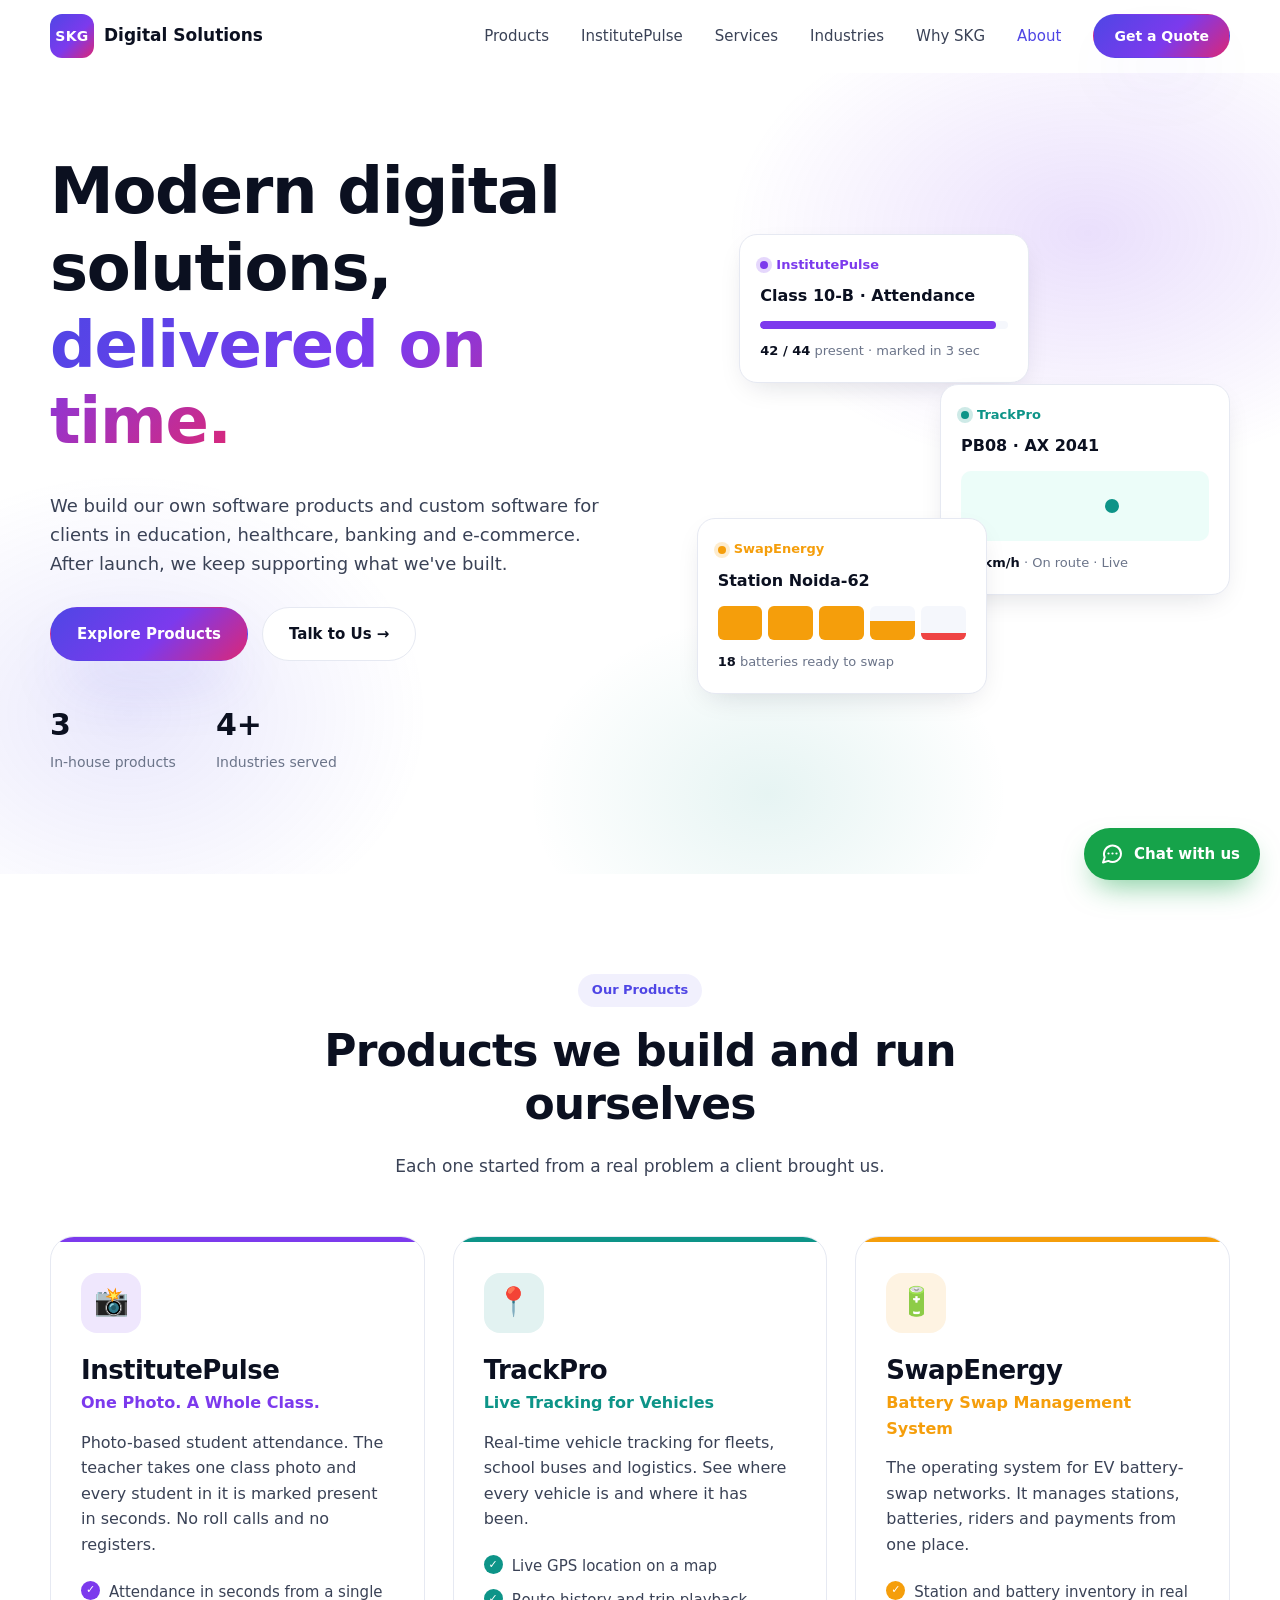
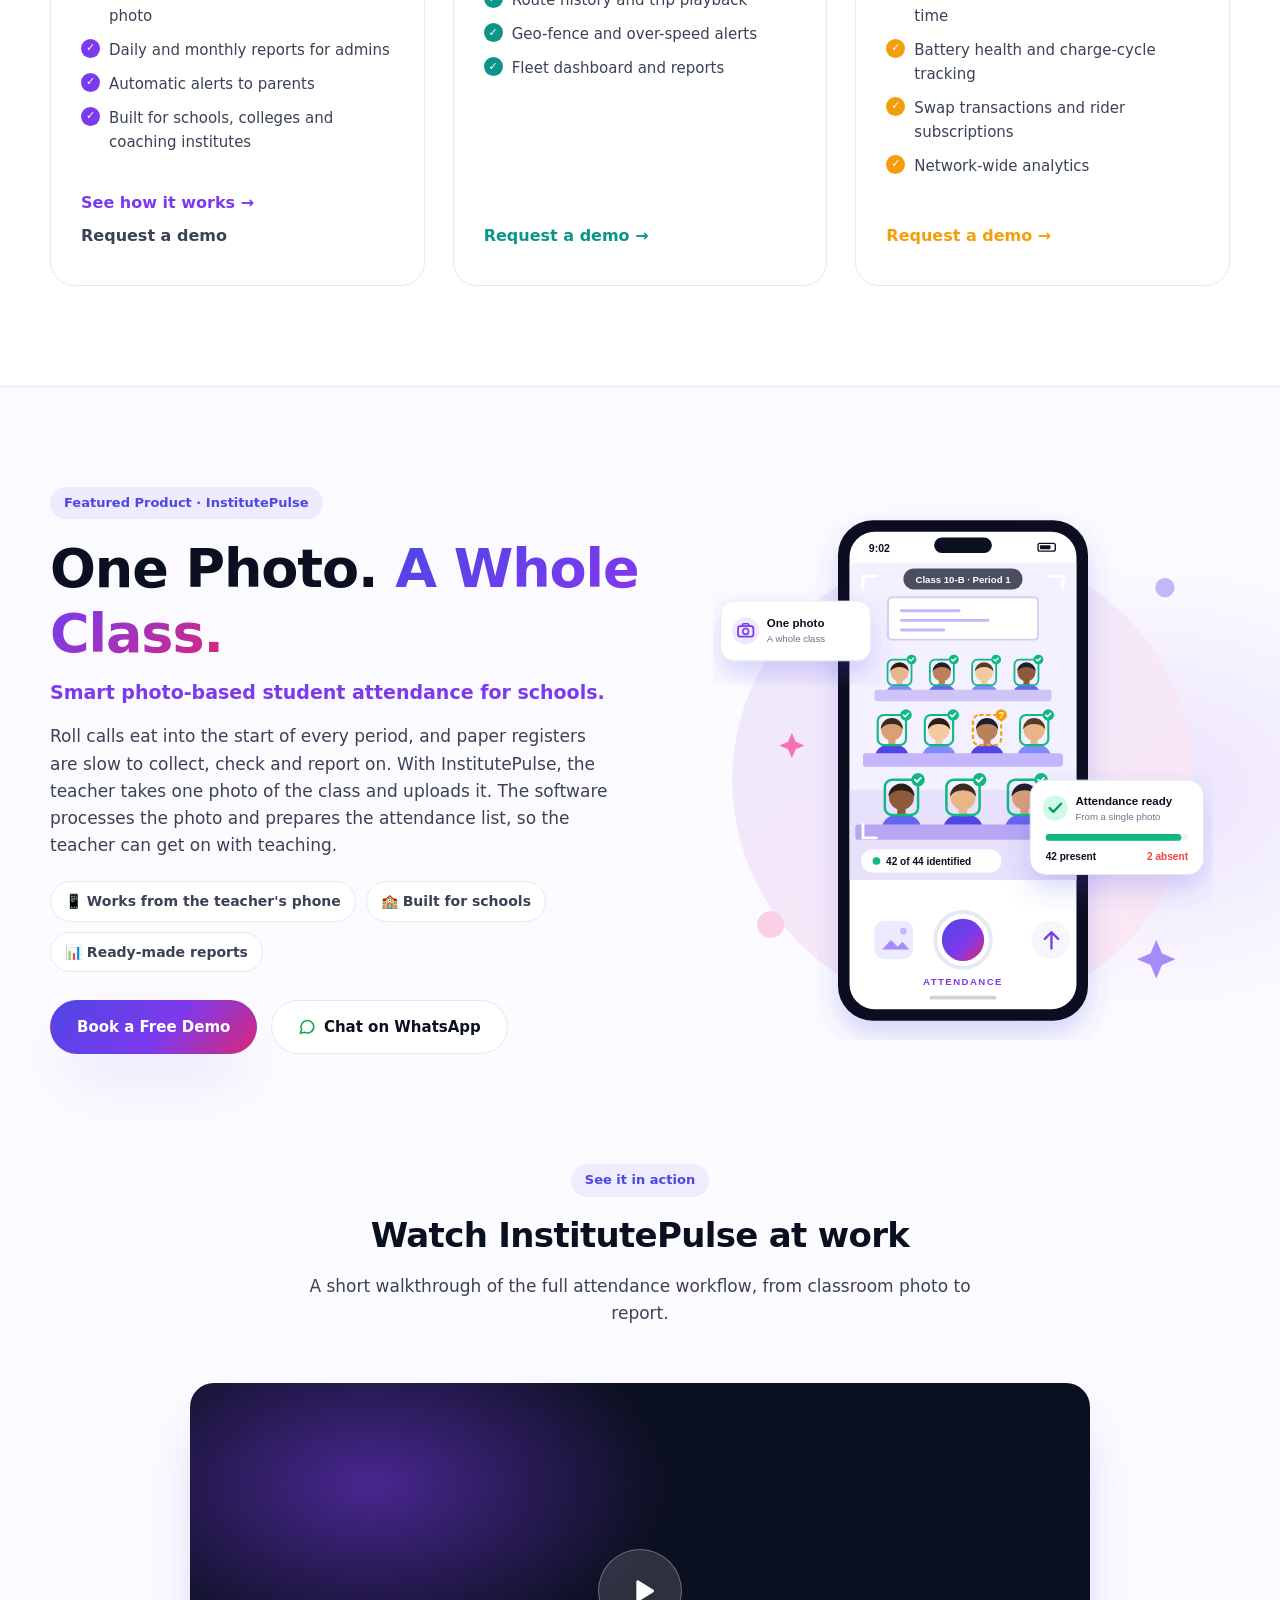
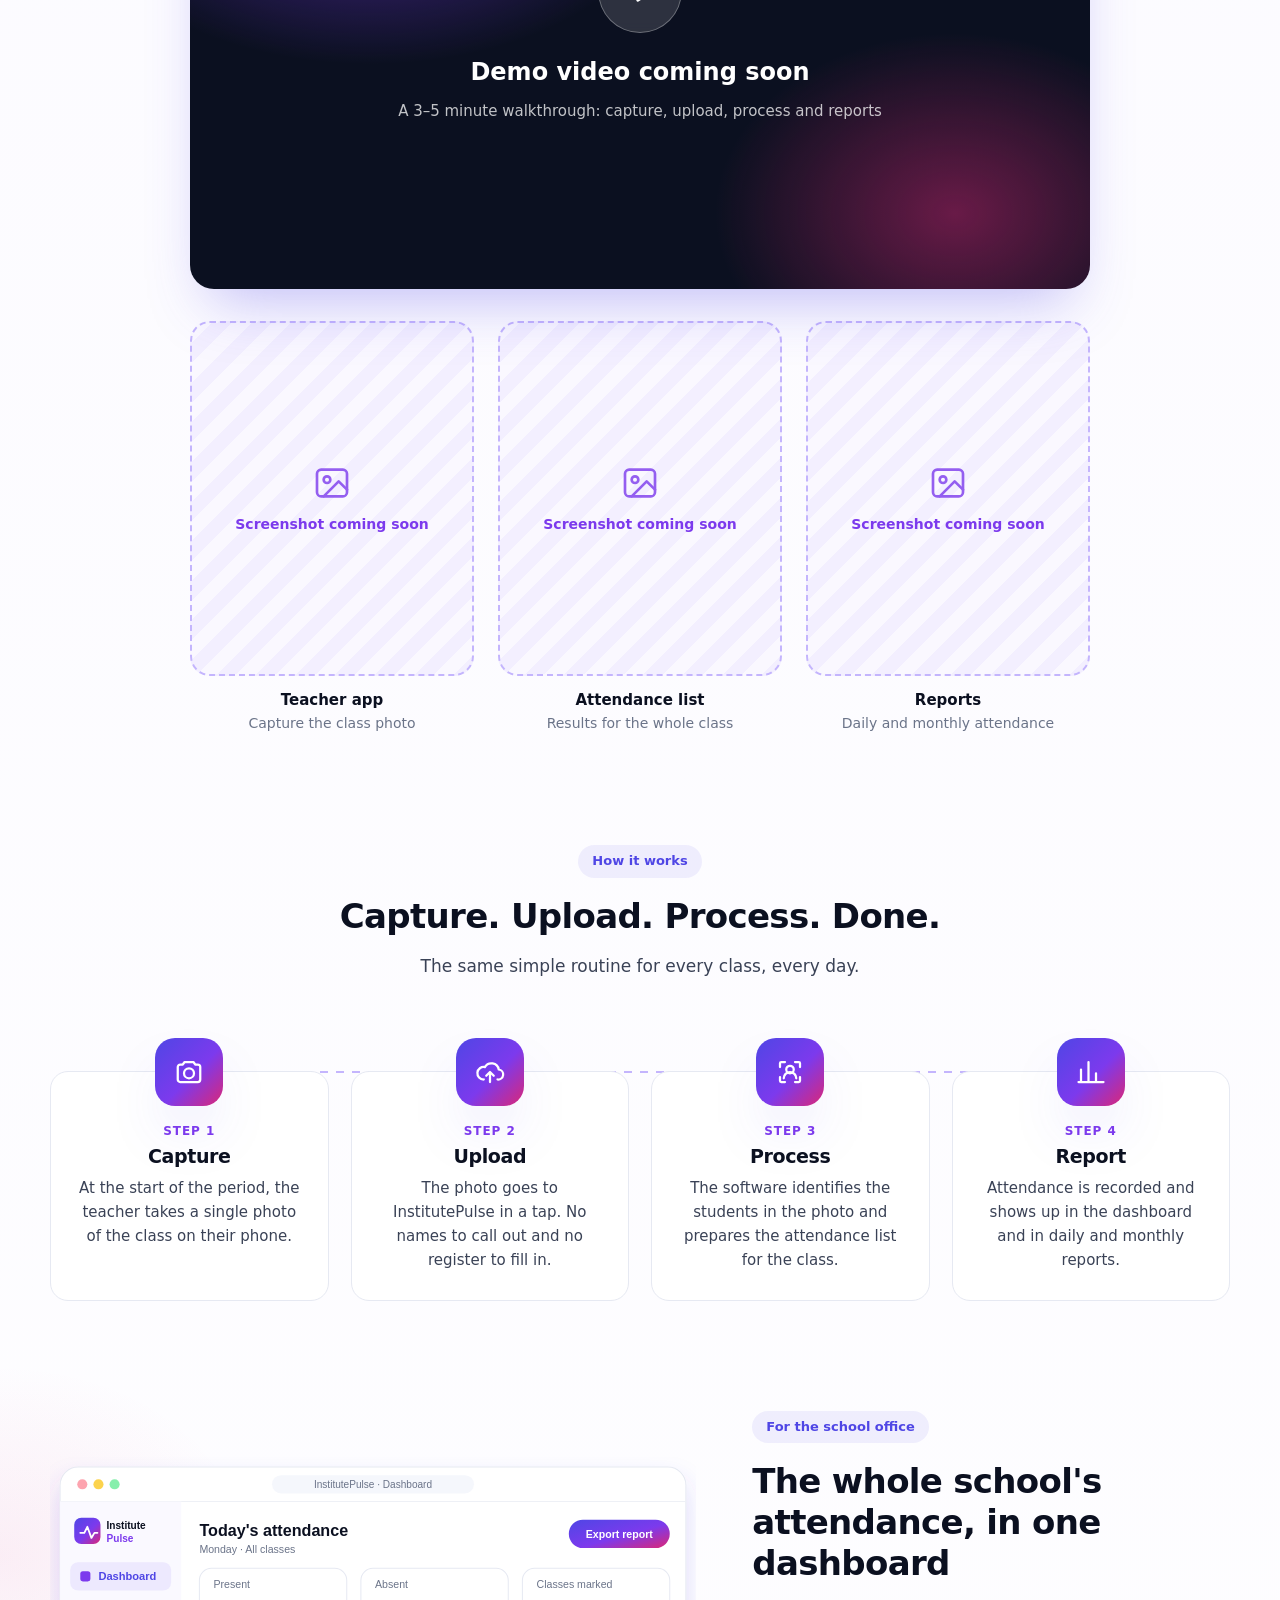
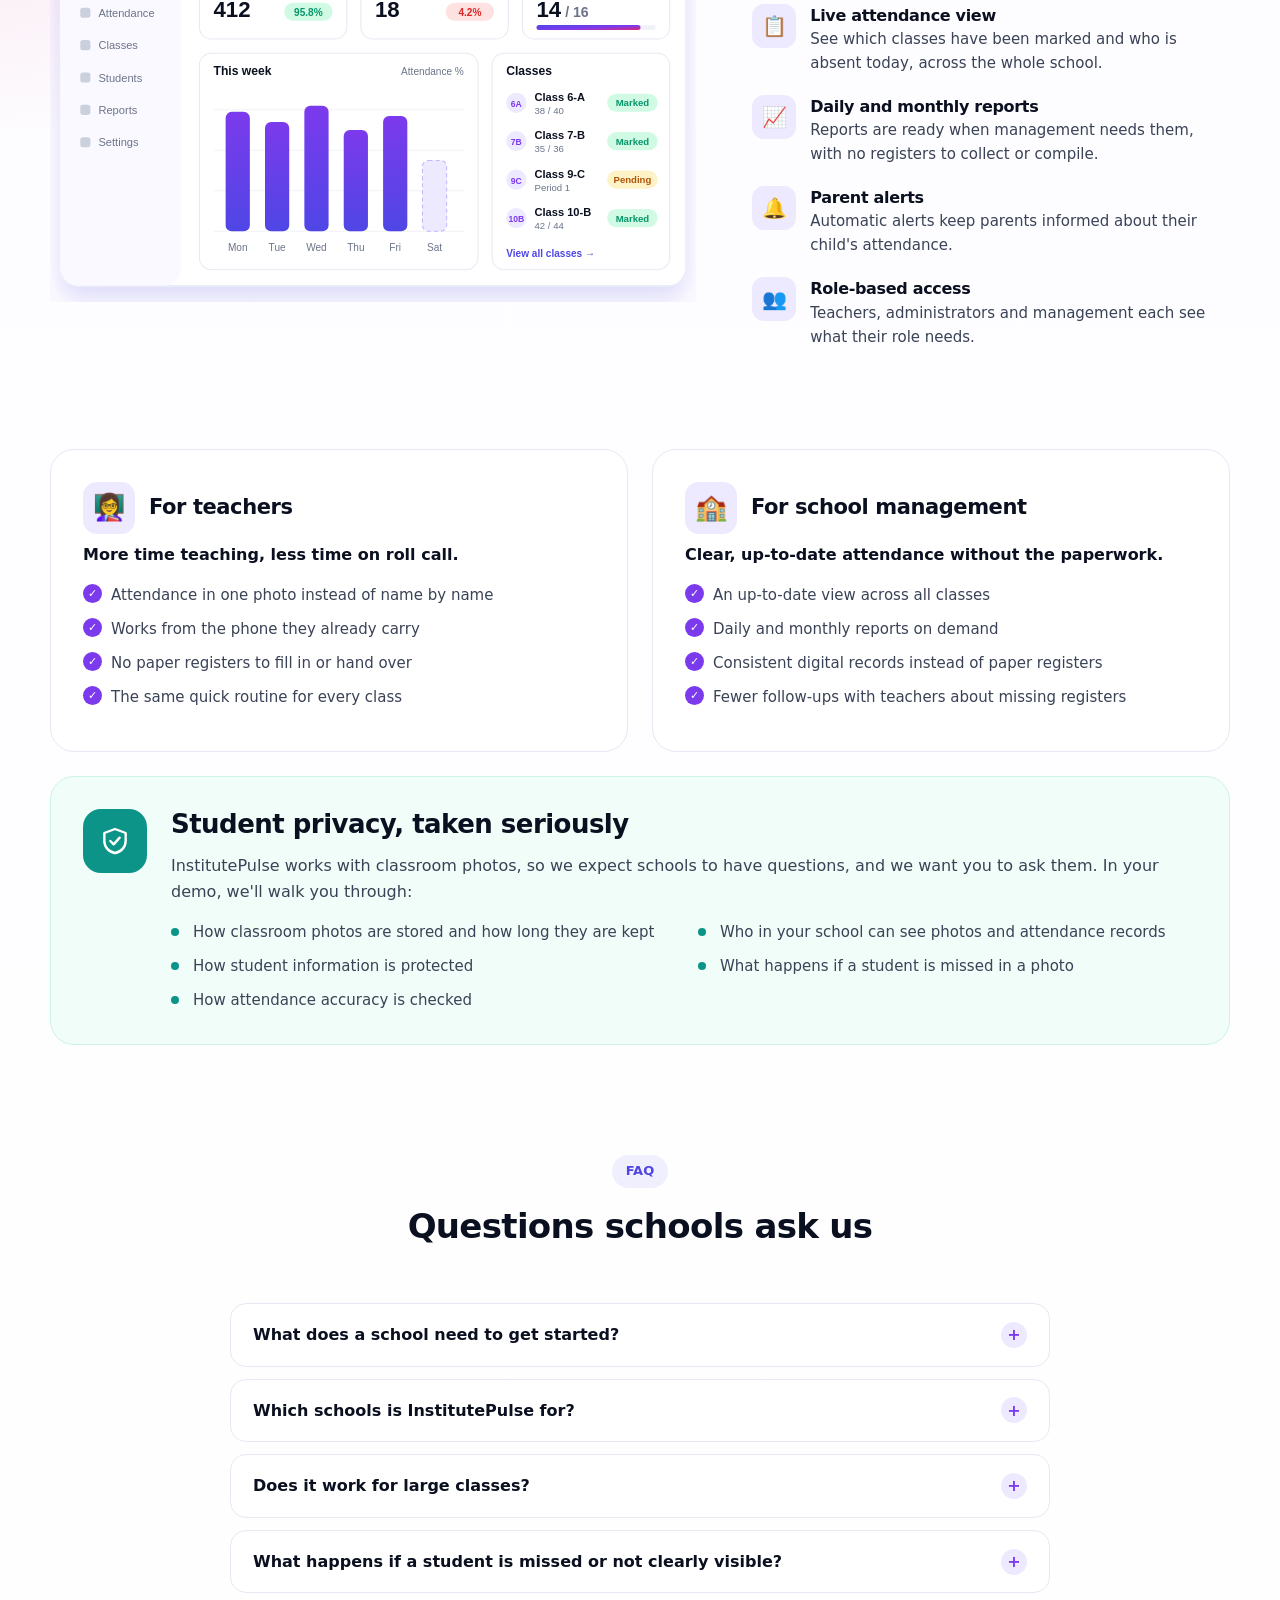
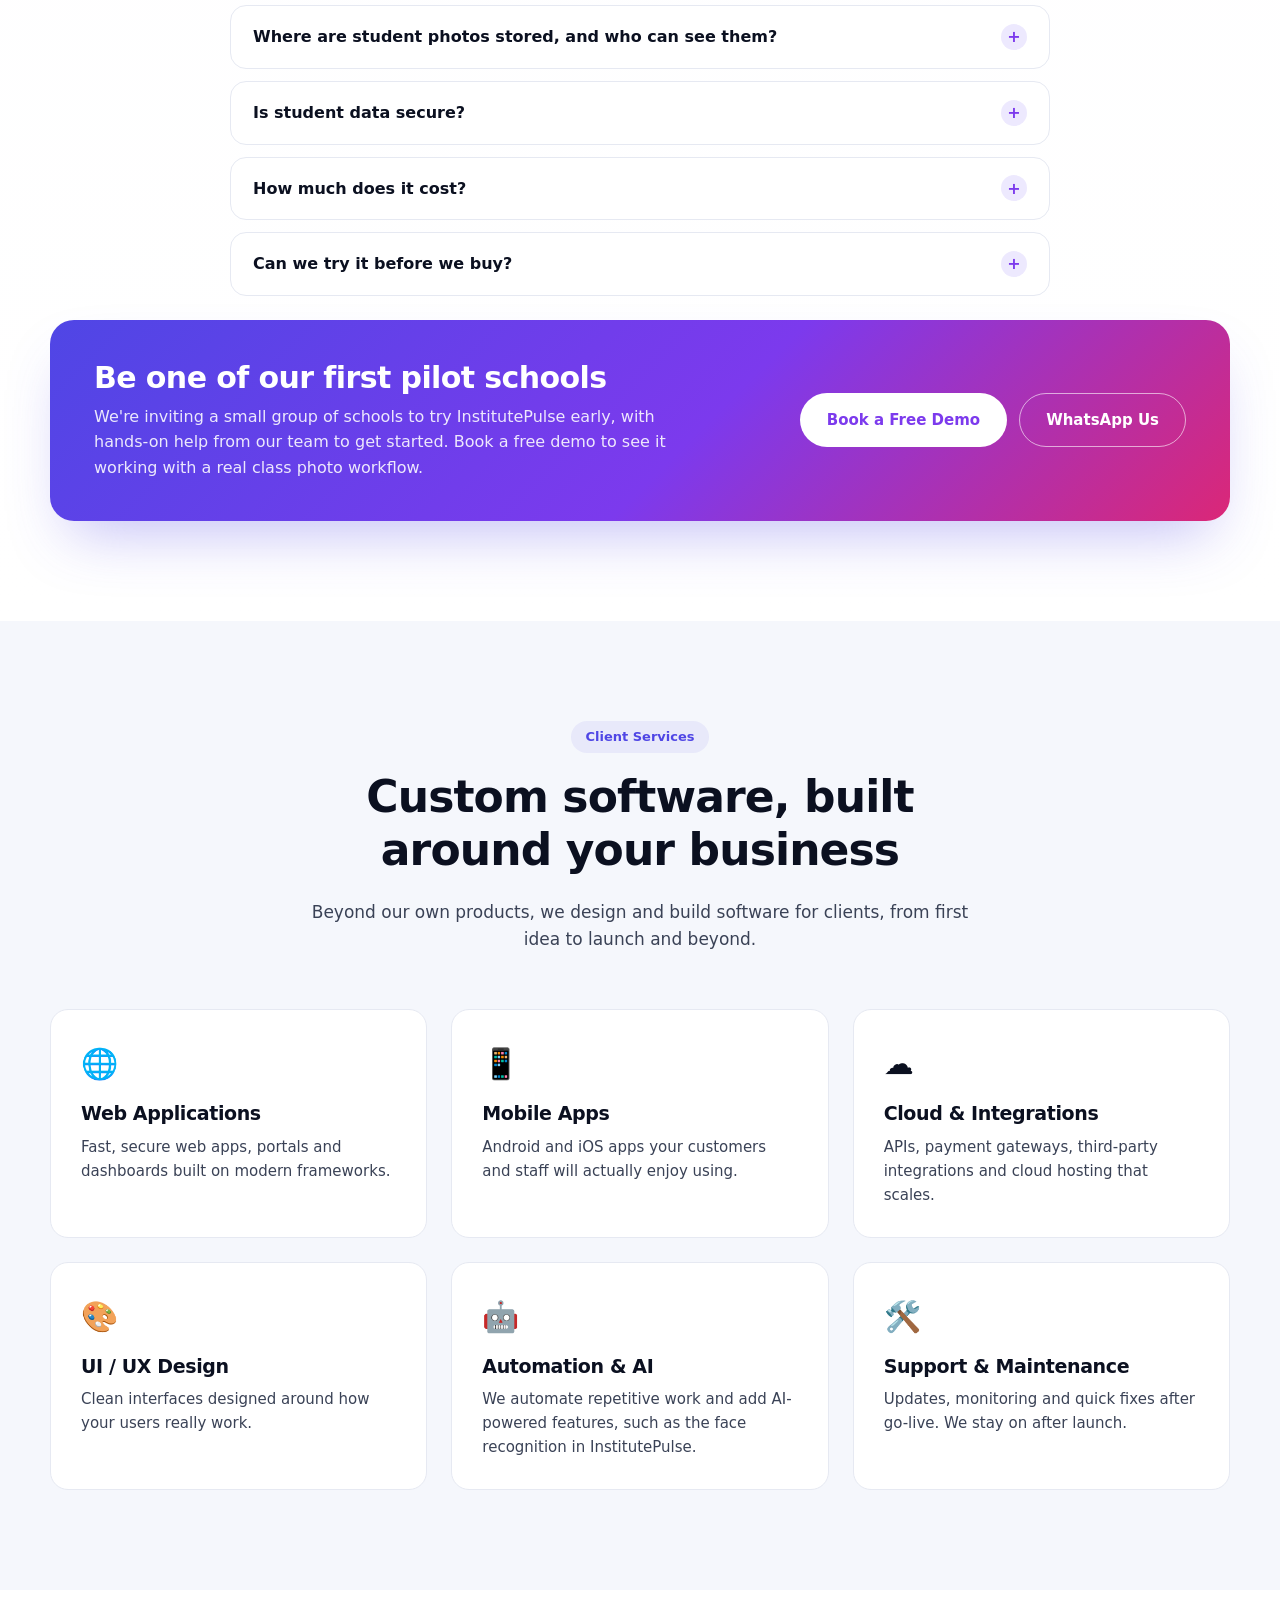
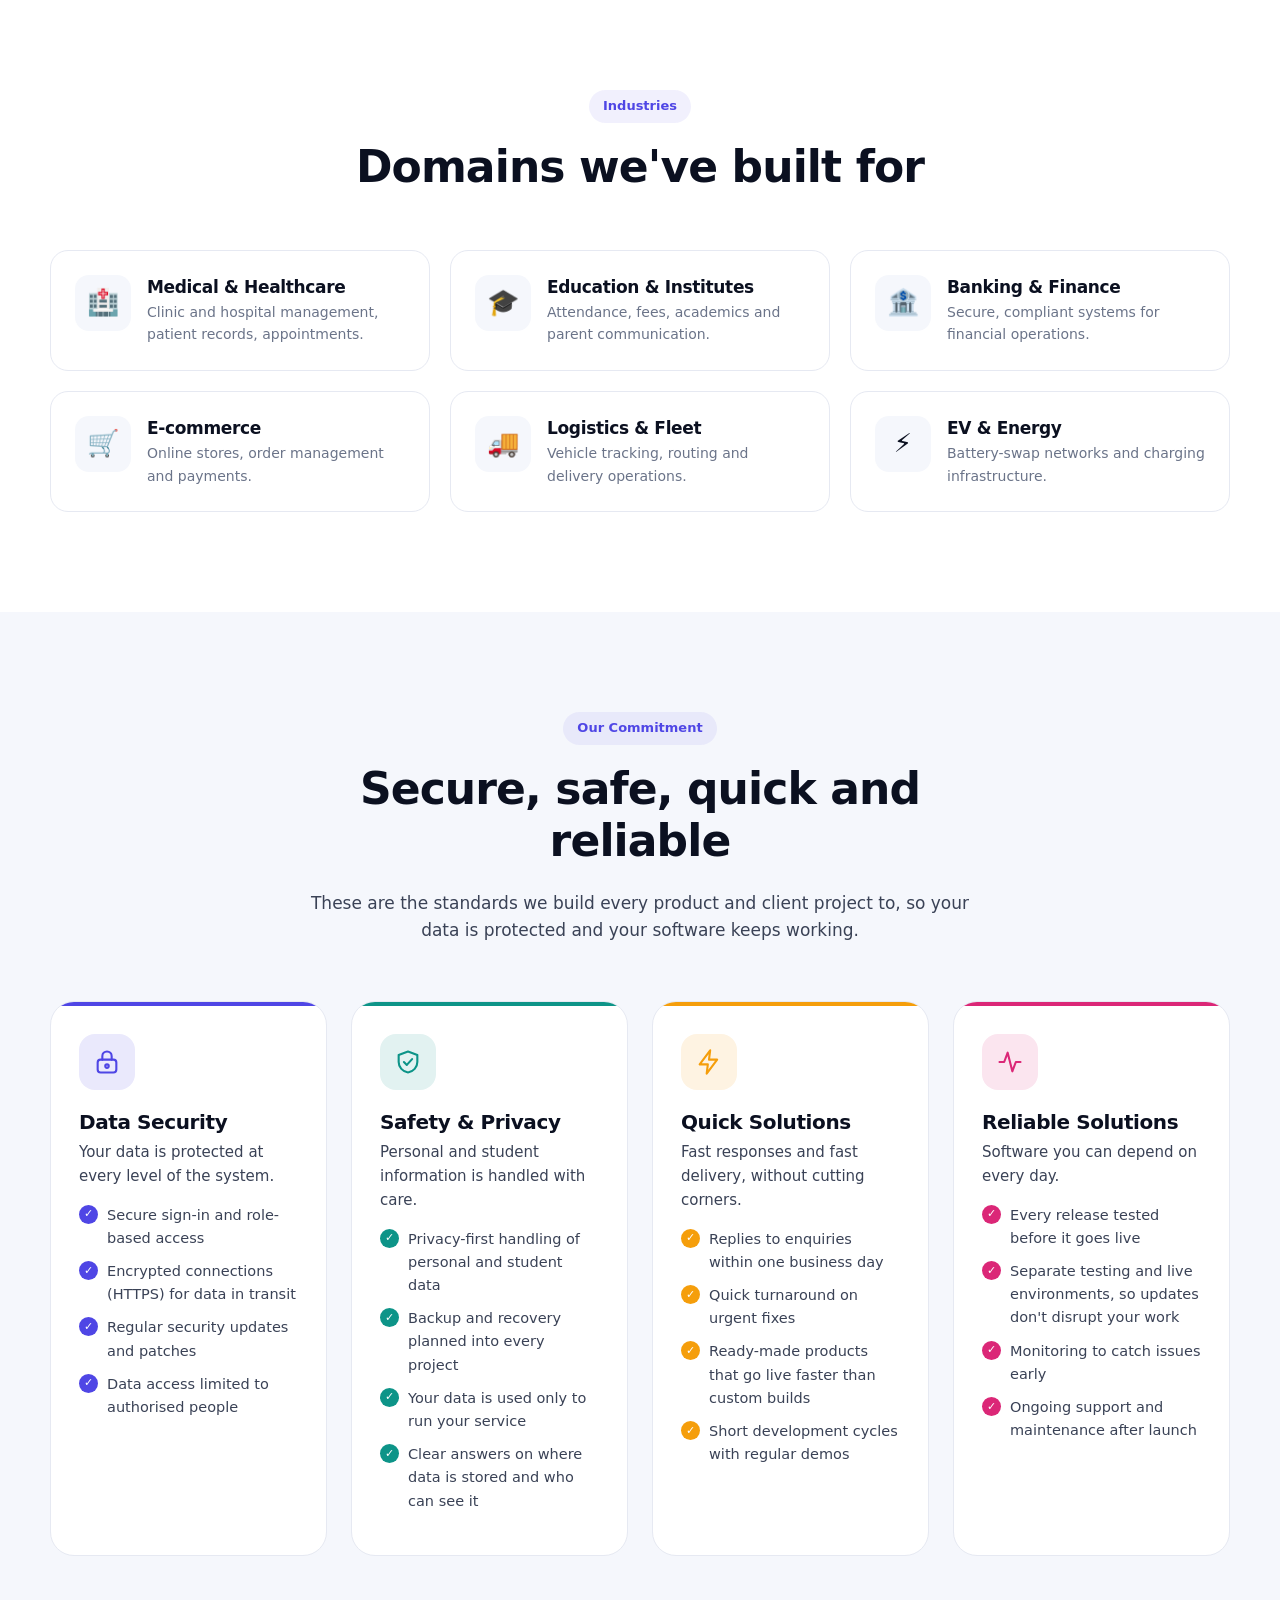
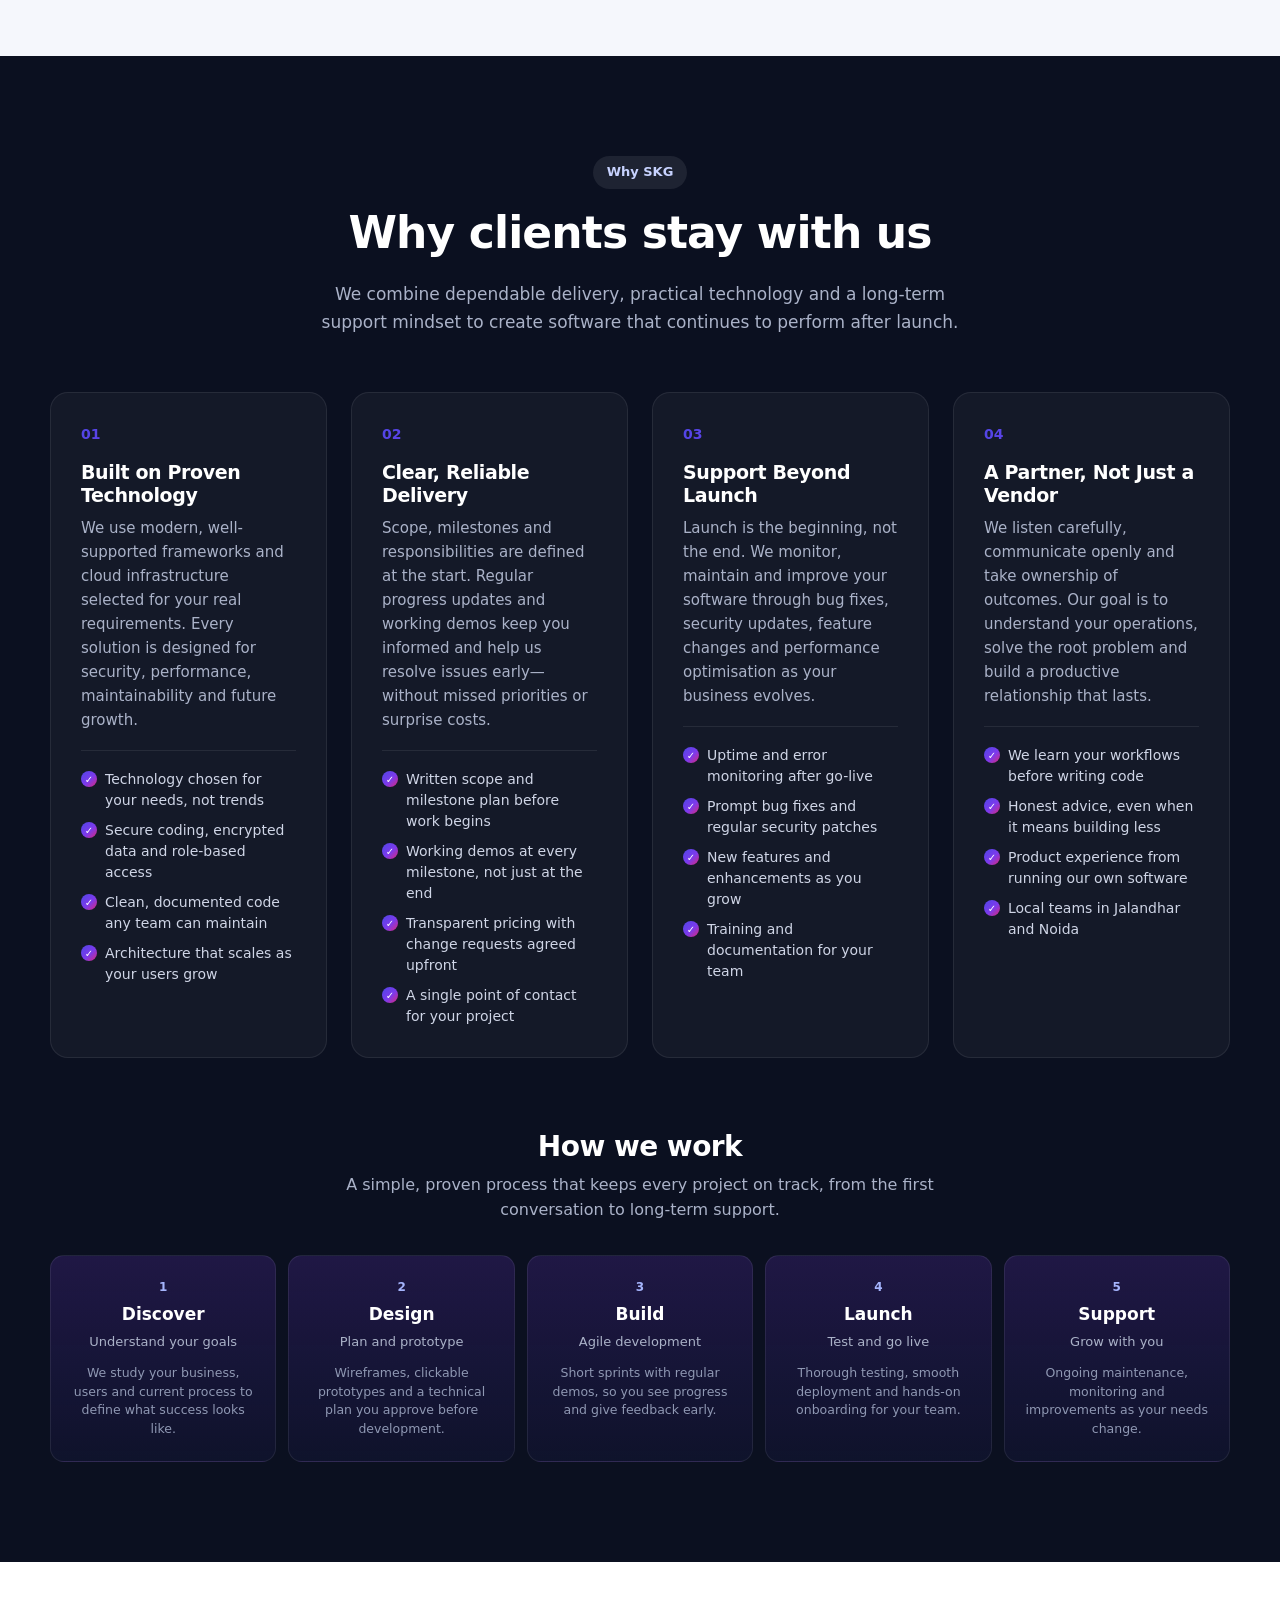
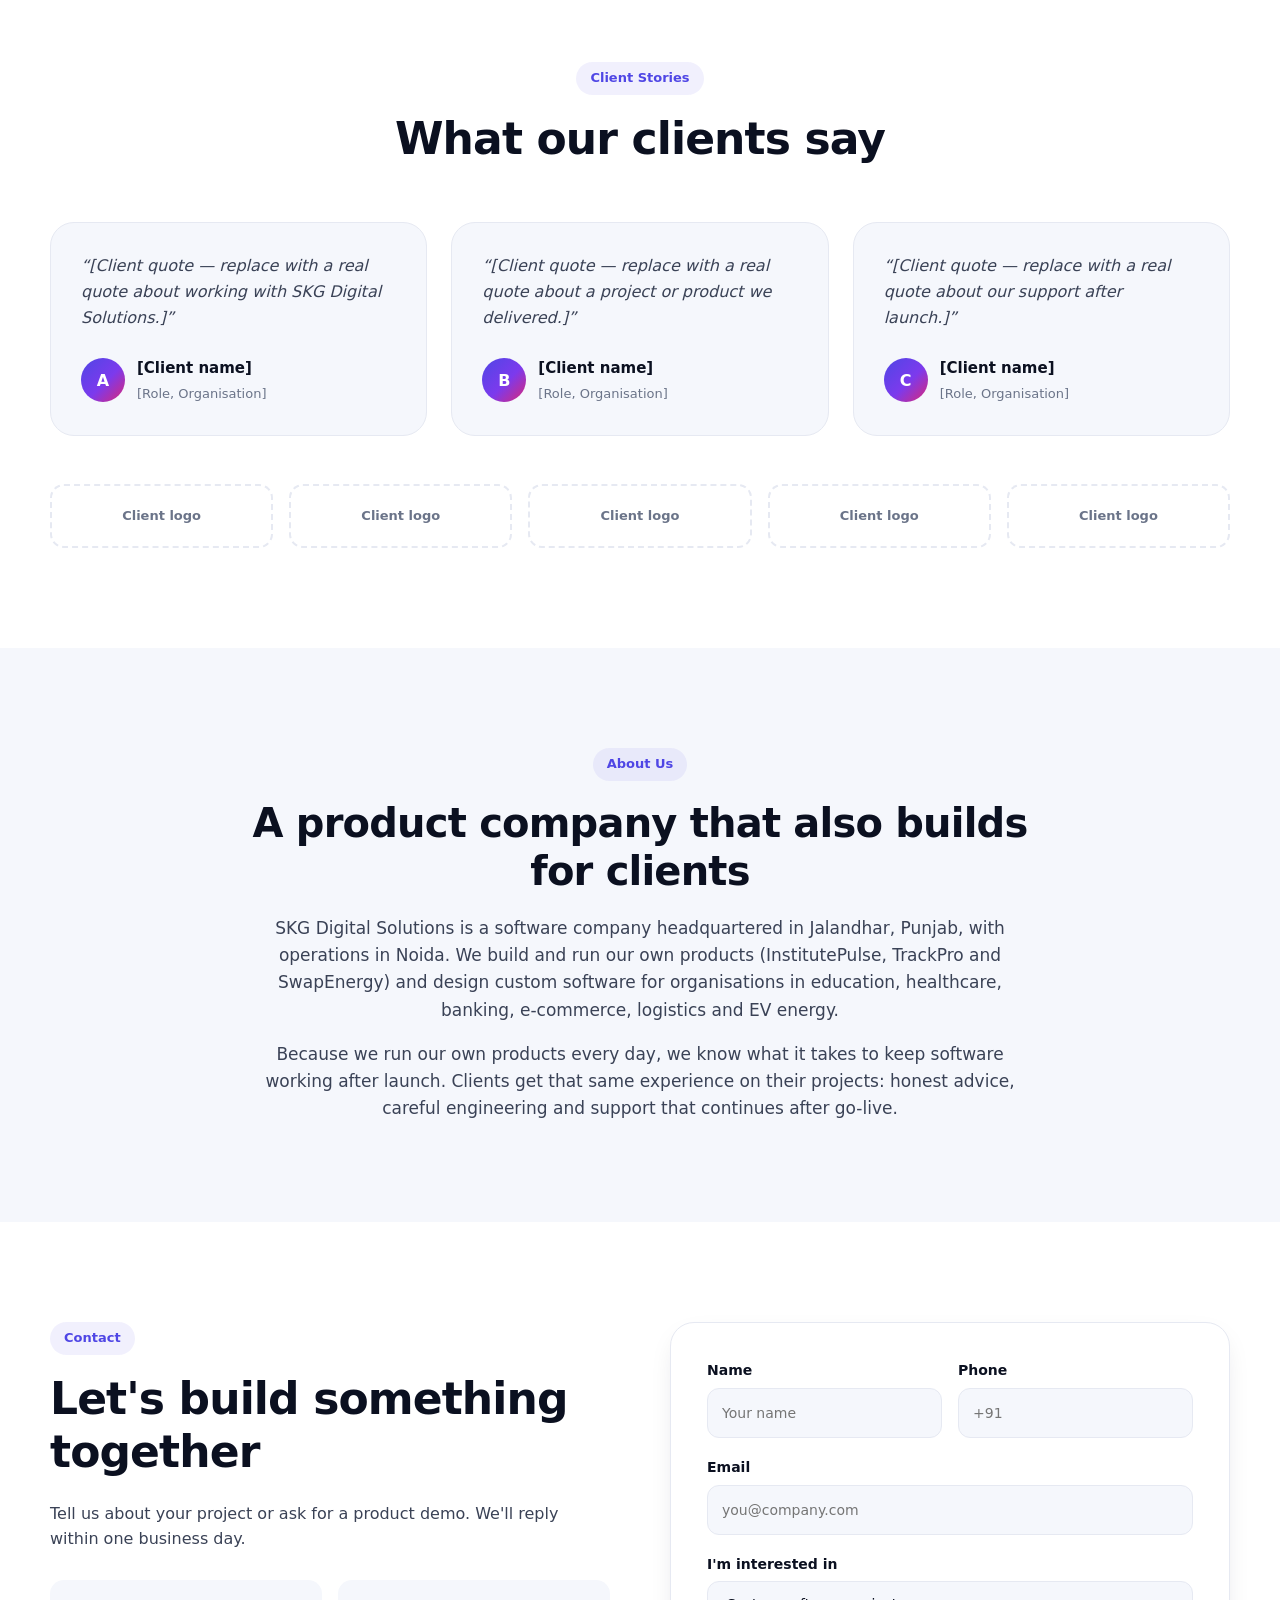
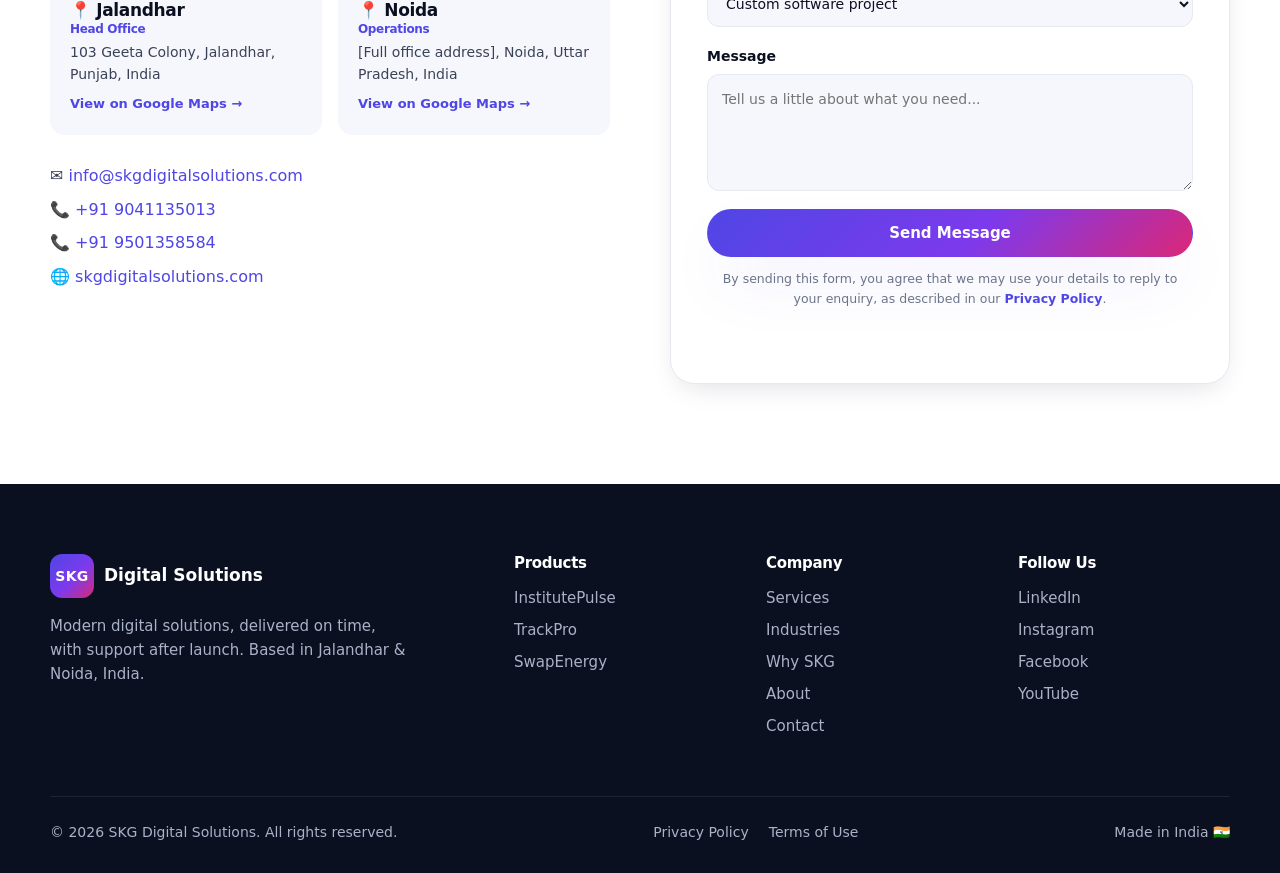
==== commit 8eb16cea: "commit" ====
--- a/index.html
+++ b/index.html
@@ -96,9 +96,7 @@
           </div>
           <ul class="hero-stats">
             <li><strong>3</strong><span>In-house products</span></li>
-            <li><strong>4+</strong><span>Industries served</span></li>
-            <li><strong>2</strong><span>Offices in India</span></li>
-          </ul>
+            <li><strong>4+</strong><span>Industries served</span></li>          </ul>
         </div>
 
         <!-- Product preview cards -->
--- a/css/styles.css
+++ b/css/styles.css
@@ -0,0 +1,545 @@
+/* =========================================================
+   SKG Digital Solutions — styles
+   ========================================================= */
+:root {
+  --ink: #0b1020;
+  --ink-2: #3a4256;
+  --muted: #6b7489;
+  --bg: #ffffff;
+  --soft: #f5f7fc;
+  --line: #e6e9f2;
+  --brand: #4f46e5;
+  --brand-2: #7c3aed;
+  --grad: linear-gradient(135deg, #4f46e5 0%, #7c3aed 55%, #db2777 100%);
+  --pulse: #7c3aed;
+  --track: #0d9488;
+  --swap: #f59e0b;
+  --dark: #0b1020;
+  --radius: 18px;
+  --shadow: 0 10px 30px -12px rgba(15, 23, 42, .18);
+  --shadow-lg: 0 30px 60px -20px rgba(79, 70, 229, .35);
+}
+
+*, *::before, *::after { box-sizing: border-box; }
+html { scroll-behavior: smooth; scroll-padding-top: 80px; }
+body {
+  margin: 0;
+  font-family: "Plus Jakarta Sans", system-ui, -apple-system, Segoe UI, Roboto, sans-serif;
+  color: var(--ink);
+  background: var(--bg);
+  line-height: 1.6;
+  -webkit-font-smoothing: antialiased;
+}
+img { max-width: 100%; display: block; }
+a { color: inherit; text-decoration: none; }
+h1, h2, h3, h4, h5 { margin: 0 0 .5em; line-height: 1.2; letter-spacing: -.02em; }
+p { margin: 0 0 1em; color: var(--ink-2); }
+
+.container { width: min(1180px, 100% - 40px); margin-inline: auto; }
+
+/* ---------- Buttons ---------- */
+.btn {
+  display: inline-flex; align-items: center; justify-content: center; gap: .5em;
+  padding: 14px 26px; border-radius: 999px; font-weight: 600; font-size: 15px;
+  border: 1px solid transparent; cursor: pointer; transition: transform .2s, box-shadow .2s, background .2s;
+  font-family: inherit;
+}
+.btn:hover { transform: translateY(-2px); }
+.btn-primary { background: var(--grad); color: #fff; box-shadow: var(--shadow-lg); }
+.btn-ghost { background: #fff; border-color: var(--line); color: var(--ink); }
+.btn-ghost:hover { border-color: var(--brand); color: var(--brand); }
+.btn-sm { padding: 10px 20px; font-size: 14px; }
+.btn-block { width: 100%; }
+
+/* ---------- Header ---------- */
+.header {
+  position: sticky; top: 0; z-index: 50;
+  background: rgba(255, 255, 255, .8);
+  backdrop-filter: saturate(180%) blur(14px);
+  -webkit-backdrop-filter: saturate(180%) blur(14px);
+  border-bottom: 1px solid transparent;
+  transition: border-color .2s, box-shadow .2s;
+}
+.header.scrolled { border-color: var(--line); box-shadow: 0 4px 20px -10px rgba(15,23,42,.15); }
+.nav { display: flex; align-items: center; justify-content: space-between; height: 72px; }
+
+.logo { display: inline-flex; align-items: center; gap: 10px; font-weight: 700; }
+.logo-mark {
+  display: grid; place-items: center; width: 44px; height: 44px; border-radius: 12px;
+  background: var(--grad); color: #fff; font-weight: 800; font-size: 14px; letter-spacing: .02em;
+}
+.logo-text { font-size: 17px; }
+.logo-light .logo-text { color: #fff; }
+
+.nav-links { display: flex; align-items: center; gap: 32px; }
+.nav-links a:not(.btn) { font-weight: 500; font-size: 15px; color: var(--ink-2); position: relative; }
+.nav-links a:not(.btn):hover, .nav-links a.active { color: var(--brand); }
+
+.nav-toggle { display: none; background: none; border: 0; padding: 8px; cursor: pointer; }
+.nav-toggle span { display: block; width: 24px; height: 2px; background: var(--ink); margin: 5px 0; border-radius: 2px; transition: .3s; }
+.nav-toggle.open span:nth-child(1) { transform: translateY(7px) rotate(45deg); }
+.nav-toggle.open span:nth-child(2) { opacity: 0; }
+.nav-toggle.open span:nth-child(3) { transform: translateY(-7px) rotate(-45deg); }
+
+/* ---------- Hero ---------- */
+.hero { position: relative; padding: 80px 0 100px; overflow: hidden; }
+.hero-bg {
+  position: absolute; inset: 0; z-index: -1;
+  background:
+    radial-gradient(600px 400px at 85% 20%, rgba(124, 58, 237, .16), transparent 60%),
+    radial-gradient(500px 400px at 10% 80%, rgba(79, 70, 229, .12), transparent 60%),
+    radial-gradient(400px 300px at 60% 90%, rgba(13, 148, 136, .10), transparent 60%);
+}
+.hero-grid { display: grid; grid-template-columns: 1.1fr 1fr; gap: 60px; align-items: center; }
+.hero h1 { font-size: clamp(38px, 5.2vw, 64px); font-weight: 800; }
+.gradient-text { background: var(--grad); -webkit-background-clip: text; background-clip: text; color: transparent; }
+.lead { font-size: 18px; max-width: 560px; }
+.hero-cta { display: flex; flex-wrap: wrap; gap: 14px; margin: 28px 0 40px; }
+
+.eyebrow {
+  display: inline-block; padding: 6px 14px; border-radius: 999px; font-size: 13px; font-weight: 600;
+  color: var(--brand); background: rgba(79, 70, 229, .08); margin-bottom: 18px;
+}
+.eyebrow-light { color: #c7d2fe; background: rgba(255,255,255,.08); }
+
+.hero-stats { list-style: none; padding: 0; margin: 0; display: flex; gap: 40px; flex-wrap: wrap; }
+.hero-stats strong { display: block; font-size: 30px; font-weight: 800; }
+.hero-stats span { font-size: 14px; color: var(--muted); }
+
+/* Hero visual */
+.hero-visual { position: relative; height: 460px; }
+.float-card {
+  position: absolute; width: 290px; padding: 20px; border-radius: var(--radius);
+  background: #fff; border: 1px solid var(--line); box-shadow: var(--shadow);
+  animation: float 6s ease-in-out infinite;
+}
+.card-pulse { top: 0; left: 8%; --c: var(--pulse); }
+.card-track { top: 150px; right: 0; --c: var(--track); animation-delay: -2s; }
+.card-swap  { bottom: 0; left: 0; --c: var(--swap); animation-delay: -4s; }
+.fc-head { display: flex; align-items: center; gap: 8px; font-size: 13px; font-weight: 700; color: var(--c); margin-bottom: 8px; }
+.fc-head .dot { width: 8px; height: 8px; border-radius: 50%; background: var(--c); box-shadow: 0 0 0 4px color-mix(in srgb, var(--c) 20%, transparent); }
+.fc-title { font-weight: 700; margin-bottom: 12px; }
+.fc-meta { font-size: 13px; color: var(--muted); margin-top: 12px; }
+.fc-meta b { color: var(--ink); }
+.fc-bar { height: 8px; border-radius: 99px; background: var(--soft); overflow: hidden; }
+.fc-bar span { display: block; height: 100%; background: var(--c); border-radius: 99px; }
+.fc-map {
+  position: relative; height: 70px; border-radius: 10px;
+  background:
+    linear-gradient(90deg, transparent 49%, rgba(13,148,136,.25) 50%, transparent 51%),
+    linear-gradient(0deg, transparent 49%, rgba(13,148,136,.25) 50%, transparent 51%),
+    #ecfdf9;
+  background-size: 28px 28px, 28px 28px, auto;
+}
+.fc-map .pin {
+  position: absolute; left: 58%; top: 40%; width: 14px; height: 14px; border-radius: 50%;
+  background: var(--track); box-shadow: 0 0 0 0 rgba(13,148,136,.6); animation: ping 1.8s infinite;
+}
+.fc-batteries { display: flex; gap: 6px; }
+.fc-batteries i { flex: 1; height: 34px; border-radius: 6px; background: var(--soft); position: relative; overflow: hidden; }
+.fc-batteries i::after { content: ""; position: absolute; inset: auto 0 0 0; background: var(--swap); }
+.fc-batteries .full::after { height: 100%; }
+.fc-batteries .half::after { height: 55%; }
+.fc-batteries .low::after  { height: 20%; background: #ef4444; }
+
+@keyframes float { 0%, 100% { transform: translateY(0); } 50% { transform: translateY(-12px); } }
+@keyframes ping { 70% { box-shadow: 0 0 0 14px rgba(13,148,136,0); } 100% { box-shadow: 0 0 0 0 rgba(13,148,136,0); } }
+
+/* ---------- Sections ---------- */
+.section { padding: 100px 0; }
+.section-soft { background: var(--soft); }
+.section-dark { background: var(--dark); color: #fff; }
+.section-dark p { color: #aab2c8; }
+.section-head { text-align: center; max-width: 680px; margin: 0 auto 56px; }
+.section-head h2 { font-size: clamp(30px, 3.6vw, 44px); font-weight: 800; }
+.section-head p { font-size: 17px; }
+
+/* ---------- Products ---------- */
+.products { display: grid; grid-template-columns: repeat(3, 1fr); gap: 28px; }
+.product {
+  position: relative; padding: 36px 30px; border-radius: 24px; background: #fff;
+  border: 1px solid var(--line); transition: transform .25s, box-shadow .25s; overflow: hidden;
+  display: flex; flex-direction: column;
+}
+.product::before {
+  content: ""; position: absolute; inset: 0 0 auto 0; height: 5px; background: var(--c);
+}
+.product:hover { transform: translateY(-6px); box-shadow: 0 30px 60px -25px color-mix(in srgb, var(--c) 55%, transparent); }
+.product-pulse { --c: var(--pulse); }
+.product-track { --c: var(--track); }
+.product-swap  { --c: var(--swap); }
+.product-icon {
+  width: 60px; height: 60px; border-radius: 16px; display: grid; place-items: center; font-size: 28px;
+  background: color-mix(in srgb, var(--c) 12%, #fff); margin-bottom: 22px;
+}
+.product h3 { font-size: 26px; font-weight: 800; margin-bottom: 4px; }
+.tagline { font-weight: 700; color: var(--c); margin-bottom: 14px; }
+.checks { list-style: none; padding: 0; margin: 6px 0 26px; flex: 1; }
+.checks li { position: relative; padding-left: 28px; margin-bottom: 10px; font-size: 15px; color: var(--ink-2); }
+.checks li::before {
+  content: "✓"; position: absolute; left: 0; top: 1px; width: 19px; height: 19px; border-radius: 50%;
+  display: grid; place-items: center; font-size: 11px; font-weight: 800; color: #fff; background: var(--c);
+}
+.product-link { font-weight: 700; color: var(--c); }
+.product-link:hover { text-decoration: underline; }
+.product-links { display: flex; flex-wrap: wrap; gap: 8px 20px; }
+.product-link-muted { color: var(--ink-2); font-weight: 600; }
+
+/* ---------- InstitutePulse spotlight ---------- */
+.ip { position: relative; overflow: hidden; background: linear-gradient(180deg, #fbfaff 0%, #fff 100%); border-top: 1px solid var(--line); }
+.ip-bg {
+  position: absolute; inset: 0; z-index: 0; pointer-events: none;
+  background:
+    radial-gradient(520px 380px at 90% 8%, rgba(124, 58, 237, .12), transparent 60%),
+    radial-gradient(420px 320px at 0% 55%, rgba(219, 39, 119, .07), transparent 60%);
+}
+.ip .container { position: relative; z-index: 1; }
+.ip-hero { display: grid; grid-template-columns: 1.05fr .95fr; gap: 56px; align-items: center; }
+.ip-copy h2 { font-size: clamp(34px, 4.4vw, 54px); font-weight: 800; margin-bottom: 10px; }
+.ip-sub { font-size: 19px; font-weight: 700; color: var(--pulse); margin-bottom: 16px; }
+.ip-copy > p:not(.ip-sub) { font-size: 17px; max-width: 560px; }
+.ip-pills { list-style: none; padding: 0; margin: 22px 0 0; display: flex; flex-wrap: wrap; gap: 10px; }
+.ip-pills li { padding: 8px 14px; border-radius: 999px; background: #fff; border: 1px solid var(--line); font-size: 14px; font-weight: 600; color: var(--ink-2); }
+.ip-copy .hero-cta { margin: 28px 0 0; }
+.ip-visual img { width: 100%; max-width: 500px; height: auto; margin-inline: auto; }
+
+.ip-block { margin-top: 110px; }
+.ip-h3 { font-size: clamp(24px, 2.8vw, 34px); font-weight: 800; }
+.ip-steps { list-style: none; padding: 0; margin: 0; display: grid; grid-template-columns: repeat(4, 1fr); gap: 22px; position: relative; }
+.ip-steps::before {
+  content: ""; position: absolute; top: 34px; left: 12%; right: 12%; height: 2px;
+  background: repeating-linear-gradient(90deg, #c4b5fd 0 8px, transparent 8px 16px);
+}
+.ip-step {
+  position: relative; text-align: center; padding: 0 22px 28px; border-radius: var(--radius);
+  background: #fff; border: 1px solid var(--line); margin-top: 34px; transition: transform .2s, box-shadow .2s;
+}
+.ip-step:hover { transform: translateY(-4px); box-shadow: var(--shadow); }
+.ip-step-icon {
+  width: 68px; height: 68px; margin: -34px auto 16px; border-radius: 20px; display: grid; place-items: center;
+  background: var(--grad); color: #fff; box-shadow: var(--shadow-lg);
+}
+.ip-step-icon svg { width: 30px; height: 30px; }
+.ip-step-num { display: block; font-size: 12px; font-weight: 700; letter-spacing: .08em; text-transform: uppercase; color: var(--pulse); margin-bottom: 4px; }
+.ip-step h4 { font-size: 19px; margin-bottom: 8px; }
+.ip-step p { margin: 0; font-size: 15px; }
+
+.ip-showcase { display: grid; grid-template-columns: 1.15fr .85fr; gap: 56px; align-items: center; margin-top: 110px; }
+.ip-shot img { width: 100%; height: auto; }
+.ip-feature { display: grid; grid-template-columns: 44px 1fr; gap: 14px; margin-top: 20px; }
+.ip-feature > span { width: 44px; height: 44px; border-radius: 12px; display: grid; place-items: center; font-size: 20px; background: #ede9fe; }
+.ip-feature h4 { font-size: 16px; margin: 2px 0 2px; }
+.ip-feature p { margin: 0; font-size: 15px; }
+
+.ip-benefits { display: grid; grid-template-columns: 1fr 1fr; gap: 24px; margin-top: 100px; }
+.ip-benefit { --c: var(--pulse); padding: 32px; border-radius: 24px; background: #fff; border: 1px solid var(--line); }
+.ip-benefit-head { display: flex; align-items: center; gap: 14px; margin-bottom: 8px; }
+.ip-benefit-head span { width: 52px; height: 52px; border-radius: 14px; display: grid; place-items: center; font-size: 26px; background: #ede9fe; }
+.ip-benefit-head h4 { margin: 0; font-size: 21px; }
+.ip-benefit > p { font-weight: 600; color: var(--ink); }
+.ip-benefit .checks { margin-bottom: 0; }
+
+.ip-trust {
+  display: grid; grid-template-columns: 64px 1fr; gap: 24px; margin-top: 24px; padding: 32px;
+  border-radius: 24px; background: #f0fdf9; border: 1px solid #ccf3e7;
+}
+.ip-trust-icon { width: 64px; height: 64px; border-radius: 18px; display: grid; place-items: center; background: var(--track); color: #fff; }
+.ip-trust-icon svg { width: 32px; height: 32px; }
+.ip-trust .ip-h3 { font-size: clamp(21px, 2.2vw, 26px); }
+.ip-trust-list { list-style: none; padding: 0; margin: 0; display: grid; grid-template-columns: 1fr 1fr; gap: 10px 28px; }
+.ip-trust-list li { position: relative; padding-left: 22px; font-size: 15px; color: var(--ink-2); }
+.ip-trust-list li::before { content: ""; position: absolute; left: 0; top: 8px; width: 8px; height: 8px; border-radius: 50%; background: var(--track); }
+
+.ip-cta {
+  display: flex; align-items: center; justify-content: space-between; gap: 32px; margin-top: 24px;
+  padding: 40px 44px; border-radius: 24px; background: var(--grad); color: #fff; box-shadow: var(--shadow-lg);
+}
+.ip-cta h3 { font-size: clamp(22px, 2.6vw, 30px); font-weight: 800; margin-bottom: 8px; }
+.ip-cta p { margin: 0; color: rgba(255,255,255,.88); max-width: 600px; }
+.ip-cta-actions { display: flex; flex-wrap: wrap; gap: 12px; flex-shrink: 0; }
+.btn-light { background: #fff; color: var(--brand-2); }
+.btn-outline-light { border-color: rgba(255,255,255,.6); color: #fff; }
+.btn-outline-light:hover { background: rgba(255,255,255,.12); }
+
+/* ---------- Services ---------- */
+.grid-3 { display: grid; grid-template-columns: repeat(3, 1fr); gap: 24px; }
+.feature { background: #fff; border: 1px solid var(--line); border-radius: var(--radius); padding: 30px; transition: transform .2s, box-shadow .2s; }
+.feature:hover { transform: translateY(-4px); box-shadow: var(--shadow); }
+.feature-icon { font-size: 30px; margin-bottom: 14px; }
+.feature h4 { font-size: 19px; }
+.feature p { margin: 0; font-size: 15px; }
+
+/* ---------- Industries ---------- */
+.industries { display: grid; grid-template-columns: repeat(3, 1fr); gap: 20px; }
+.industry {
+  display: grid; grid-template-columns: 56px 1fr; grid-template-rows: auto auto; column-gap: 16px;
+  padding: 24px; border-radius: var(--radius); border: 1px solid var(--line); transition: border-color .2s, background .2s;
+}
+.industry:hover { border-color: var(--brand); background: rgba(79,70,229,.03); }
+.industry span { grid-row: span 2; width: 56px; height: 56px; border-radius: 14px; display: grid; place-items: center; font-size: 26px; background: var(--soft); }
+.industry h4 { margin: 2px 0 4px; font-size: 17px; }
+.industry p { margin: 0; font-size: 14px; color: var(--muted); }
+
+/* ---------- Placeholders (video, screenshots, photos) ---------- */
+.shot-placeholder {
+  display: grid; place-content: center; justify-items: center; gap: 10px; text-align: center;
+  border-radius: 20px; border: 2px dashed #c4b5fd; color: #7c3aed;
+  background: repeating-linear-gradient(135deg, #faf8ff 0 14px, #f3efff 14px 28px);
+}
+.shot-placeholder svg { width: 40px; height: 40px; opacity: .8; }
+.shot-placeholder span { font-size: 14px; font-weight: 600; }
+
+.ip-video {
+  position: relative; aspect-ratio: 16 / 9; max-width: 900px; margin: 0 auto; border-radius: 24px; overflow: hidden;
+  box-shadow: var(--shadow-lg); background: #0b1020;
+}
+.ip-video iframe { position: absolute; inset: 0; width: 100%; height: 100%; border: 0; }
+.ip-video-placeholder {
+  background:
+    radial-gradient(500px 300px at 20% 20%, rgba(124,58,237,.55), transparent 60%),
+    radial-gradient(400px 300px at 85% 85%, rgba(219,39,119,.45), transparent 60%),
+    #0b1020;
+}
+.ip-video-inner { position: absolute; inset: 0; display: grid; place-content: center; justify-items: center; gap: 8px; color: #fff; text-align: center; padding: 20px; }
+.ip-play {
+  width: 84px; height: 84px; border-radius: 50%; display: grid; place-items: center; margin-bottom: 12px;
+  background: rgba(255,255,255,.14); border: 1px solid rgba(255,255,255,.3); backdrop-filter: blur(6px);
+}
+.ip-play svg { width: 34px; height: 34px; margin-left: 4px; }
+.ip-video-inner strong { font-size: clamp(18px, 2.2vw, 24px); }
+.ip-video-inner > span:last-child { font-size: 15px; color: rgba(255,255,255,.75); }
+
+.ip-gallery { display: grid; grid-template-columns: repeat(3, 1fr); gap: 24px; max-width: 900px; margin: 32px auto 0; }
+.ip-gallery figure { margin: 0; }
+.ip-gallery img, .shot-phone { width: 100%; aspect-ratio: 4 / 5; border-radius: 20px; object-fit: cover; }
+.ip-gallery figcaption { margin-top: 12px; text-align: center; font-size: 14px; color: var(--muted); }
+.ip-gallery figcaption b { display: block; color: var(--ink); font-size: 15px; }
+
+/* FAQ */
+.faq { max-width: 820px; margin: 0 auto; display: grid; gap: 12px; }
+.faq details { background: #fff; border: 1px solid var(--line); border-radius: 16px; padding: 0 22px; transition: border-color .2s, box-shadow .2s; }
+.faq details[open] { border-color: #c4b5fd; box-shadow: var(--shadow); }
+.faq summary {
+  list-style: none; cursor: pointer; padding: 18px 32px 18px 0; position: relative; font-weight: 700; font-size: 16px;
+}
+.faq summary::-webkit-details-marker { display: none; }
+.faq summary::after {
+  content: "+"; position: absolute; right: 0; top: 50%; transform: translateY(-50%);
+  width: 26px; height: 26px; border-radius: 50%; display: grid; place-items: center;
+  background: #ede9fe; color: var(--pulse); font-weight: 800; transition: transform .2s;
+}
+.faq details[open] summary::after { content: "–"; }
+.faq details p { margin: 0 0 18px; font-size: 15px; }
+.faq details a { color: var(--brand); font-weight: 600; }
+
+/* ---------- Testimonials ---------- */
+.testimonials { display: grid; grid-template-columns: repeat(3, 1fr); gap: 24px; }
+.testimonial {
+  margin: 0; padding: 30px; border-radius: 24px; background: var(--soft); border: 1px solid var(--line);
+  display: flex; flex-direction: column; justify-content: space-between; gap: 24px;
+}
+.testimonial blockquote { margin: 0; font-size: 16px; line-height: 1.65; color: var(--ink-2); font-style: italic; }
+.testimonial figcaption { display: flex; align-items: center; gap: 12px; }
+.testimonial figcaption b { display: block; font-size: 15px; }
+.testimonial figcaption span:not(.avatar-placeholder) { font-size: 13px; color: var(--muted); }
+.avatar-placeholder {
+  width: 44px; height: 44px; border-radius: 50%; display: grid; place-items: center; flex-shrink: 0;
+  background: var(--grad); color: #fff; font-weight: 800;
+}
+.logo-strip { display: grid; grid-template-columns: repeat(5, 1fr); gap: 16px; margin-top: 48px; }
+.logo-strip span, .logo-strip img {
+  height: 64px; border-radius: 14px; display: grid; place-items: center; font-size: 13px; font-weight: 600;
+  color: var(--muted); border: 2px dashed var(--line); object-fit: contain; width: 100%;
+}
+.logo-strip img { border: 0; filter: grayscale(1); opacity: .7; transition: .2s; }
+.logo-strip img:hover { filter: none; opacity: 1; }
+
+/* ---------- About ---------- */
+.about-copy { max-width: 780px; margin: 0 auto; text-align: center; }
+.about-copy h2 { font-size: clamp(28px, 3.4vw, 40px); font-weight: 800; }
+.about-copy > p { font-size: 17px; }
+.about-copy > p:last-child { margin-bottom: 0; }
+
+/* ---------- Contact extras ---------- */
+.map-link { display: inline-block; margin-top: 8px; font-size: 13px; font-weight: 600; color: var(--brand); }
+.map-link:hover { text-decoration: underline; }
+.form-consent { margin: -6px 0 0; font-size: 12.5px; color: var(--muted); text-align: center; }
+.form-consent a, .form-note a { color: var(--brand); font-weight: 600; }
+.hp { position: absolute; left: -9999px; width: 1px; height: 1px; opacity: 0; }
+.contact-form button:disabled { opacity: .7; cursor: wait; transform: none; }
+
+/* ---------- Floating WhatsApp ---------- */
+.wa-float {
+  position: fixed; right: 20px; bottom: 20px; z-index: 60; display: inline-flex; align-items: center; gap: 10px;
+  padding: 14px 20px 14px 16px; border-radius: 999px; background: #16a34a; color: #fff; font-weight: 700; font-size: 15px;
+  box-shadow: 0 14px 30px -10px rgba(22, 163, 74, .6); transition: transform .2s, box-shadow .2s;
+}
+.wa-float:hover { transform: translateY(-3px); box-shadow: 0 18px 36px -10px rgba(22, 163, 74, .7); }
+.wa-float svg { width: 24px; height: 24px; }
+
+/* ---------- Legal pages ---------- */
+.legal { padding: 70px 0 100px; }
+.legal .container { max-width: 820px; }
+.legal h1 { font-size: clamp(32px, 4vw, 46px); font-weight: 800; }
+.legal .updated { color: var(--muted); font-size: 14px; margin-bottom: 36px; }
+.legal h2 { font-size: 22px; margin: 40px 0 12px; }
+.legal p, .legal li { font-size: 16px; color: var(--ink-2); }
+.legal ul { padding-left: 22px; margin: 0 0 1em; }
+.legal li { margin-bottom: 6px; }
+.legal a { color: var(--brand); font-weight: 600; }
+.legal-box { padding: 20px 22px; border-radius: 16px; background: var(--soft); border: 1px solid var(--line); margin: 16px 0; }
+.legal-box p { margin: 0 0 4px; }
+
+/* ---------- Trust pillars ---------- */
+.pillars { display: grid; grid-template-columns: repeat(4, 1fr); gap: 24px; }
+.pillar {
+  position: relative; display: flex; flex-direction: column; padding: 32px 28px; border-radius: 24px;
+  background: #fff; border: 1px solid var(--line); overflow: hidden; transition: transform .25s, box-shadow .25s;
+}
+.pillar::before { content: ""; position: absolute; inset: 0 0 auto 0; height: 4px; background: var(--c); }
+.pillar:hover { transform: translateY(-5px); box-shadow: 0 26px 50px -24px color-mix(in srgb, var(--c) 55%, transparent); }
+.pillar-security { --c: var(--brand); }
+.pillar-safety   { --c: var(--track); }
+.pillar-quick    { --c: var(--swap); }
+.pillar-reliable { --c: #db2777; }
+.pillar-icon {
+  width: 56px; height: 56px; border-radius: 16px; display: grid; place-items: center; margin-bottom: 20px;
+  color: var(--c); background: color-mix(in srgb, var(--c) 12%, #fff);
+}
+.pillar-icon svg { width: 28px; height: 28px; }
+.pillar h4 { font-size: 20px; margin-bottom: 6px; }
+.pillar > p { font-size: 15px; margin-bottom: 16px; }
+.pillar .checks { margin: 0; }
+.pillar .checks li { font-size: 14.5px; }
+
+/* ---------- Why ---------- */
+.grid-4 { display: grid; grid-template-columns: repeat(4, 1fr); gap: 24px; }
+.why { padding: 30px; border-radius: var(--radius); background: rgba(255,255,255,.04); border: 1px solid rgba(255,255,255,.08); }
+.why-num { font-size: 14px; font-weight: 800; background: var(--grad); -webkit-background-clip: text; background-clip: text; color: transparent; margin-bottom: 16px; }
+.why h4 { font-size: 19px; }
+.why p { margin: 0; font-size: 15px; }
+.why-list { list-style: none; padding: 18px 0 0; margin: 18px 0 0; border-top: 1px solid rgba(255,255,255,.08); }
+.why-list li { position: relative; padding-left: 24px; margin-bottom: 9px; font-size: 14px; color: #cfd5e6; line-height: 1.5; }
+.why-list li:last-child { margin-bottom: 0; }
+.why-list li::before {
+  content: "✓"; position: absolute; left: 0; top: 2px; width: 16px; height: 16px; border-radius: 50%;
+  display: grid; place-items: center; font-size: 10px; font-weight: 800; color: #fff; background: var(--grad);
+}
+
+.process-head { text-align: center; max-width: 620px; margin: 72px auto 0; }
+.process-head h3 { font-size: clamp(22px, 2.4vw, 28px); font-weight: 800; margin-bottom: 8px; }
+.process-head p { margin: 0; font-size: 16px; }
+.process-head + .process { margin-top: 32px; }
+.step small { display: block; margin-top: 10px; font-size: 12.5px; line-height: 1.5; color: #8f98b3; }
+
+.process { display: grid; grid-template-columns: repeat(5, 1fr); gap: 12px; margin-top: 60px; counter-reset: step; }
+.step {
+  position: relative; padding: 22px 18px; border-radius: 14px; text-align: center;
+  background: linear-gradient(180deg, rgba(124,58,237,.18), rgba(79,70,229,.06)); border: 1px solid rgba(255,255,255,.08);
+}
+.step::before { counter-increment: step; content: counter(step); display: block; font-size: 12px; color: #a5b4fc; font-weight: 700; margin-bottom: 4px; }
+.step b { display: block; font-size: 17px; }
+.step span { font-size: 13px; color: #aab2c8; }
+
+/* ---------- Contact ---------- */
+.contact-grid { display: grid; grid-template-columns: 1fr 1fr; gap: 60px; align-items: start; }
+.contact-info h2 { font-size: clamp(30px, 3.6vw, 44px); font-weight: 800; }
+.offices { display: grid; grid-template-columns: 1fr 1fr; gap: 16px; margin: 28px 0; }
+.office { padding: 20px; border-radius: 14px; background: var(--soft); }
+.office h4 { margin-bottom: 4px; font-size: 17px; }
+.office small { display: block; font-size: 12px; font-weight: 600; color: var(--brand); margin-top: 2px; }
+.office p { margin: 0; font-size: 14px; }
+.contact-line { margin: 8px 0; font-weight: 500; }
+.contact-line a { color: var(--brand); }
+
+.contact-form {
+  padding: 36px; border-radius: 24px; background: #fff; border: 1px solid var(--line); box-shadow: var(--shadow);
+  display: grid; gap: 18px;
+}
+.contact-form .row { display: grid; grid-template-columns: 1fr 1fr; gap: 16px; }
+.contact-form label { display: grid; gap: 6px; font-size: 14px; font-weight: 600; }
+.contact-form input, .contact-form select, .contact-form textarea {
+  font: inherit; font-weight: 400; padding: 13px 14px; border-radius: 12px; border: 1px solid var(--line);
+  background: var(--soft); color: var(--ink); transition: border-color .2s, background .2s; width: 100%;
+}
+.contact-form input:focus, .contact-form select:focus, .contact-form textarea:focus {
+  outline: none; border-color: var(--brand); background: #fff; box-shadow: 0 0 0 4px rgba(79,70,229,.12);
+}
+.contact-form .invalid { border-color: #ef4444; }
+.form-note { margin: 0; font-size: 14px; text-align: center; min-height: 1.4em; }
+.form-note.ok { color: var(--track); }
+.form-note.err { color: #ef4444; }
+
+/* ---------- Footer ---------- */
+.footer { background: var(--dark); color: #aab2c8; padding: 70px 0 30px; }
+.footer-grid { display: grid; grid-template-columns: 2fr 1fr 1fr 1fr; gap: 40px; }
+.footer-legal { display: flex; gap: 20px; }
+.footer-legal a:hover { color: #fff; }
+.footer h5 { color: #fff; font-size: 15px; margin-bottom: 14px; }
+.footer-grid a:not(.logo) { display: block; margin-bottom: 8px; font-size: 15px; transition: color .2s; }
+.footer-grid a:not(.logo):hover { color: #fff; }
+.footer-about { color: #aab2c8; margin-top: 16px; max-width: 360px; font-size: 15px; }
+.footer-bottom {
+  display: flex; justify-content: space-between; flex-wrap: wrap; gap: 10px;
+  margin-top: 50px; padding-top: 24px; border-top: 1px solid rgba(255,255,255,.08); font-size: 14px;
+}
+
+/* ---------- Reveal animation ---------- */
+.reveal { opacity: 0; transform: translateY(24px); transition: opacity .7s ease, transform .7s ease; }
+.reveal.visible { opacity: 1; transform: none; }
+@media (prefers-reduced-motion: reduce) {
+  .reveal { opacity: 1; transform: none; transition: none; }
+  .float-card, .fc-map .pin { animation: none; }
+  html { scroll-behavior: auto; }
+}
+
+/* ---------- Responsive ---------- */
+@media (max-width: 1024px) {
+  .hero-grid { grid-template-columns: 1fr; }
+  .hero-visual { height: 420px; max-width: 520px; width: 100%; margin: 0 auto; }
+  .products, .grid-3, .industries { grid-template-columns: repeat(2, 1fr); }
+  .grid-4, .pillars { grid-template-columns: repeat(2, 1fr); }
+  .process { grid-template-columns: repeat(3, 1fr); }
+  .ip-hero, .ip-showcase { grid-template-columns: 1fr; gap: 40px; }
+  .ip-steps { grid-template-columns: repeat(2, 1fr); row-gap: 30px; }
+  .ip-steps::before { display: none; }
+  .ip-cta { flex-direction: column; align-items: flex-start; }
+  .testimonials { grid-template-columns: 1fr 1fr; }
+  .logo-strip { grid-template-columns: repeat(3, 1fr); }
+  .footer-grid { grid-template-columns: 1fr 1fr; }
+}
+
+@media (max-width: 760px) {
+  .nav-toggle { display: block; }
+  .nav-links {
+    position: fixed; inset: 72px 0 auto 0; flex-direction: column; align-items: stretch; gap: 0;
+    background: #fff; padding: 12px 20px 24px; border-bottom: 1px solid var(--line);
+    transform: translateY(-120%); transition: transform .3s ease; box-shadow: var(--shadow);
+  }
+  .nav-links.open { transform: none; }
+  .nav-links a:not(.btn) { padding: 14px 0; border-bottom: 1px solid var(--line); }
+  .nav-links .btn { margin-top: 16px; }
+
+  .hero { padding: 50px 0 70px; }
+  .hero-visual { height: 400px; }
+  .float-card { width: 250px; }
+  .section { padding: 70px 0; }
+  .products, .grid-3, .industries, .grid-4, .pillars, .contact-grid, .footer-grid { grid-template-columns: 1fr; }
+  .pillar { padding: 26px 22px; }
+  .ip-gallery { grid-template-columns: 1fr; max-width: 340px; }
+  .ip-video { border-radius: 18px; }
+  .ip-play { width: 64px; height: 64px; }
+  .testimonials { grid-template-columns: 1fr; }
+  .logo-strip { grid-template-columns: 1fr 1fr; }
+  .wa-float { padding: 14px; right: 16px; bottom: 16px; }
+  .wa-float span { display: none; }
+  .footer-legal { flex-wrap: wrap; }
+  .process { grid-template-columns: 1fr 1fr; }
+  .offices, .contact-form .row { grid-template-columns: 1fr; }
+  .contact-form { padding: 24px; }
+  .ip-block, .ip-showcase, .ip-benefits { margin-top: 70px; }
+  .ip-steps, .ip-benefits, .ip-trust-list { grid-template-columns: 1fr; }
+  .ip-trust { grid-template-columns: 1fr; padding: 24px; }
+  .ip-benefit { padding: 24px; }
+  .ip-cta { padding: 28px 24px; }
+}
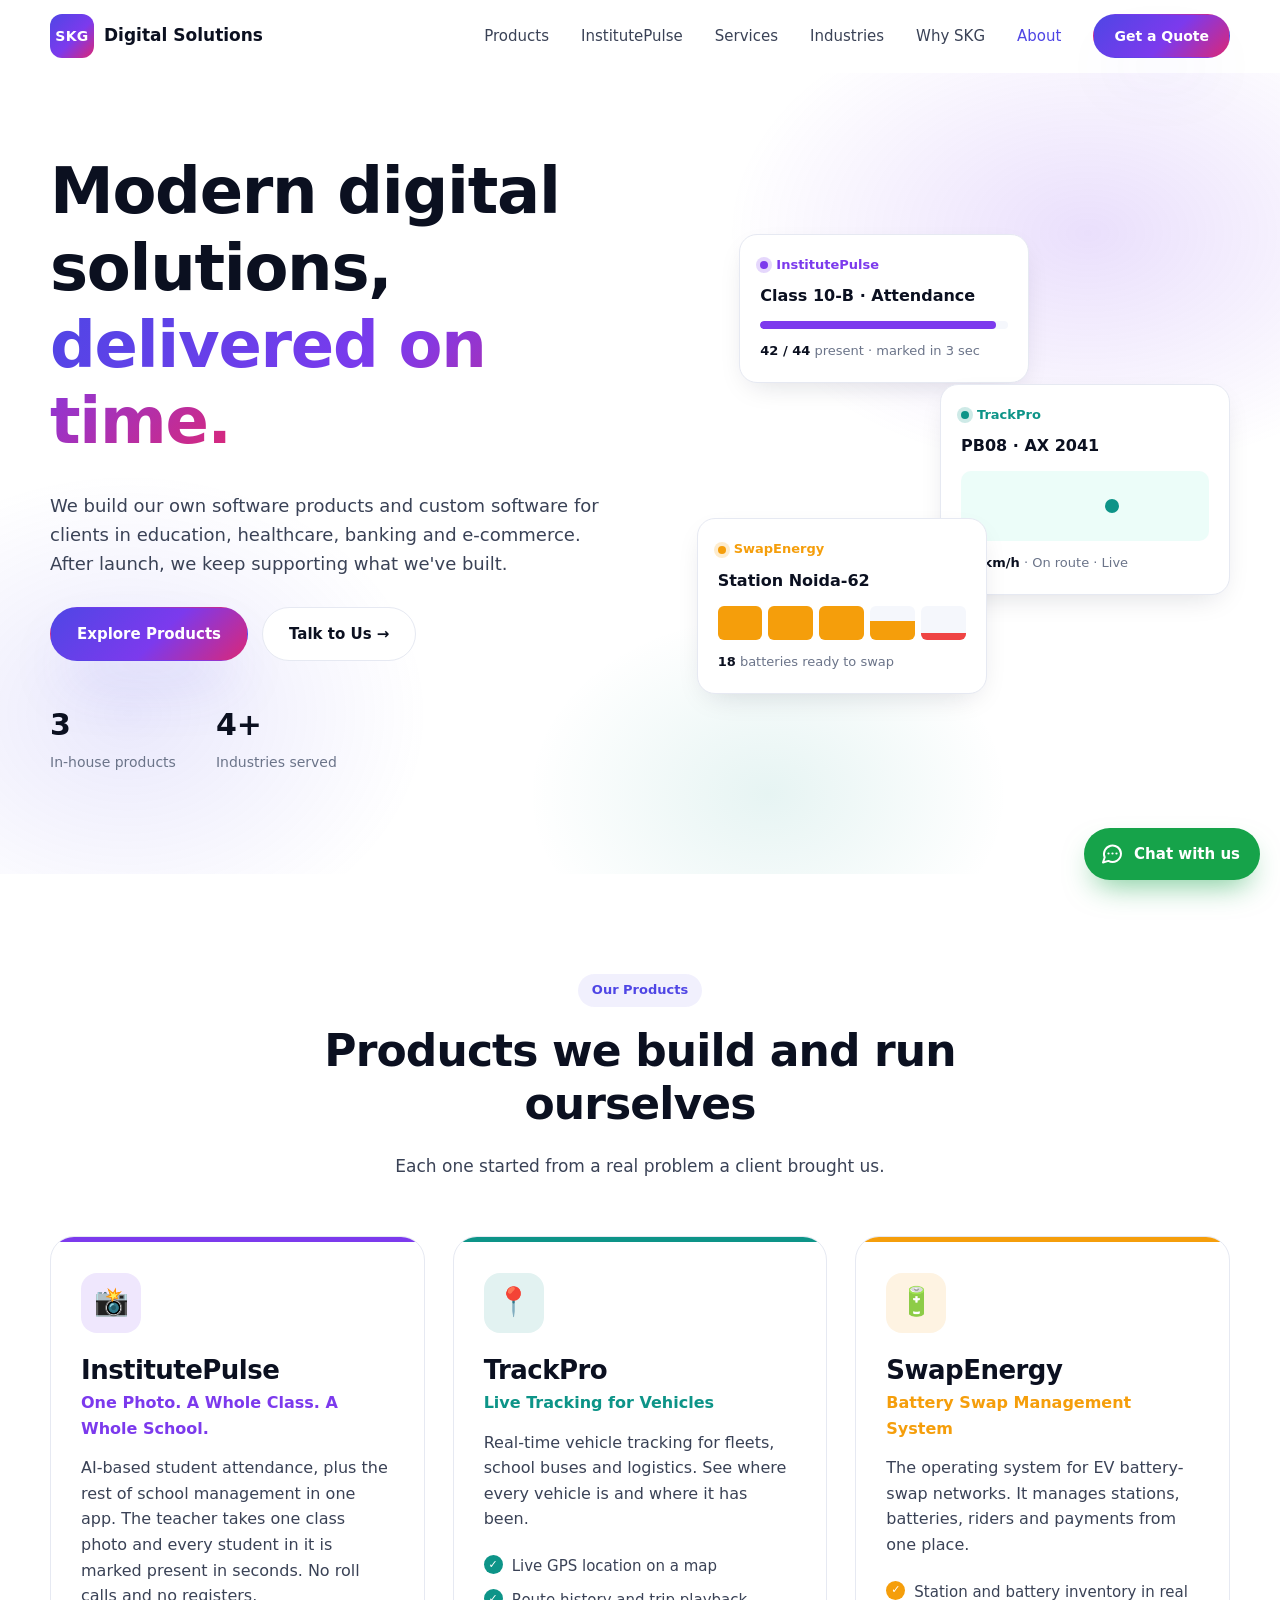
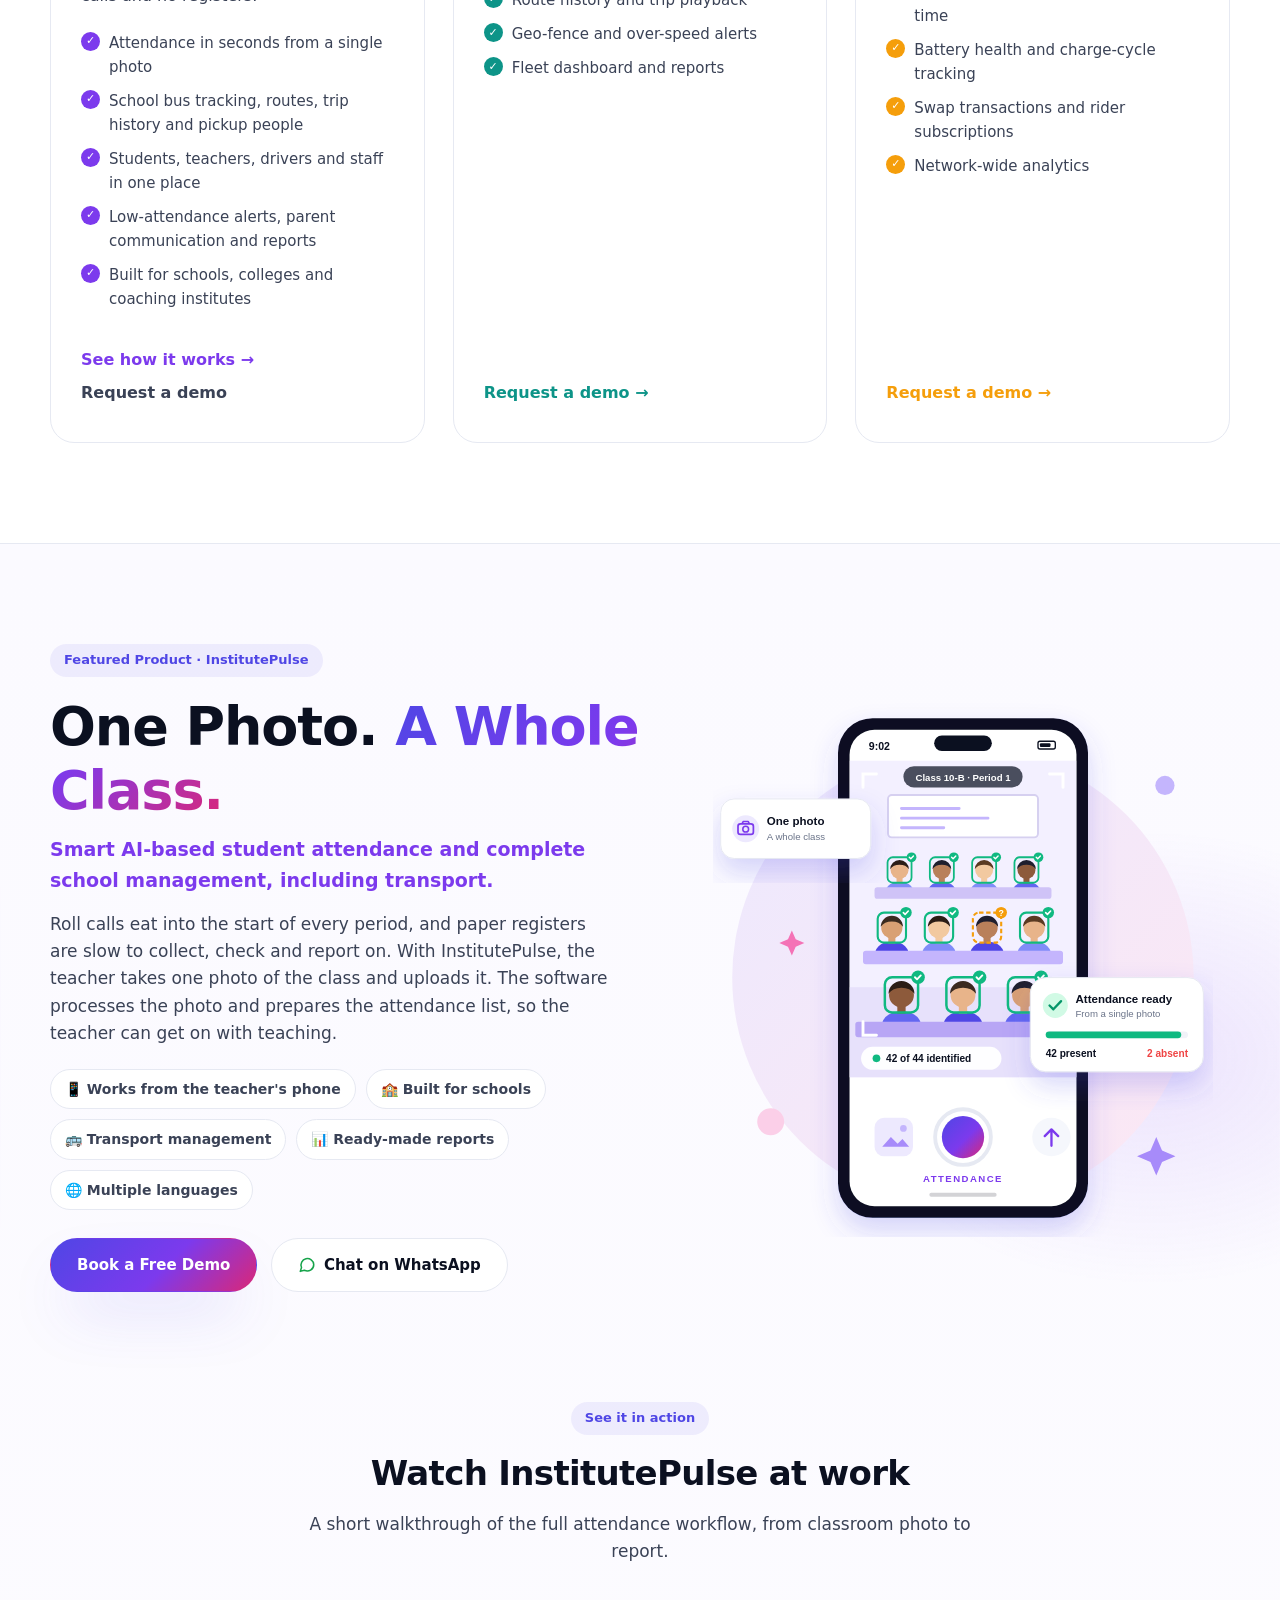
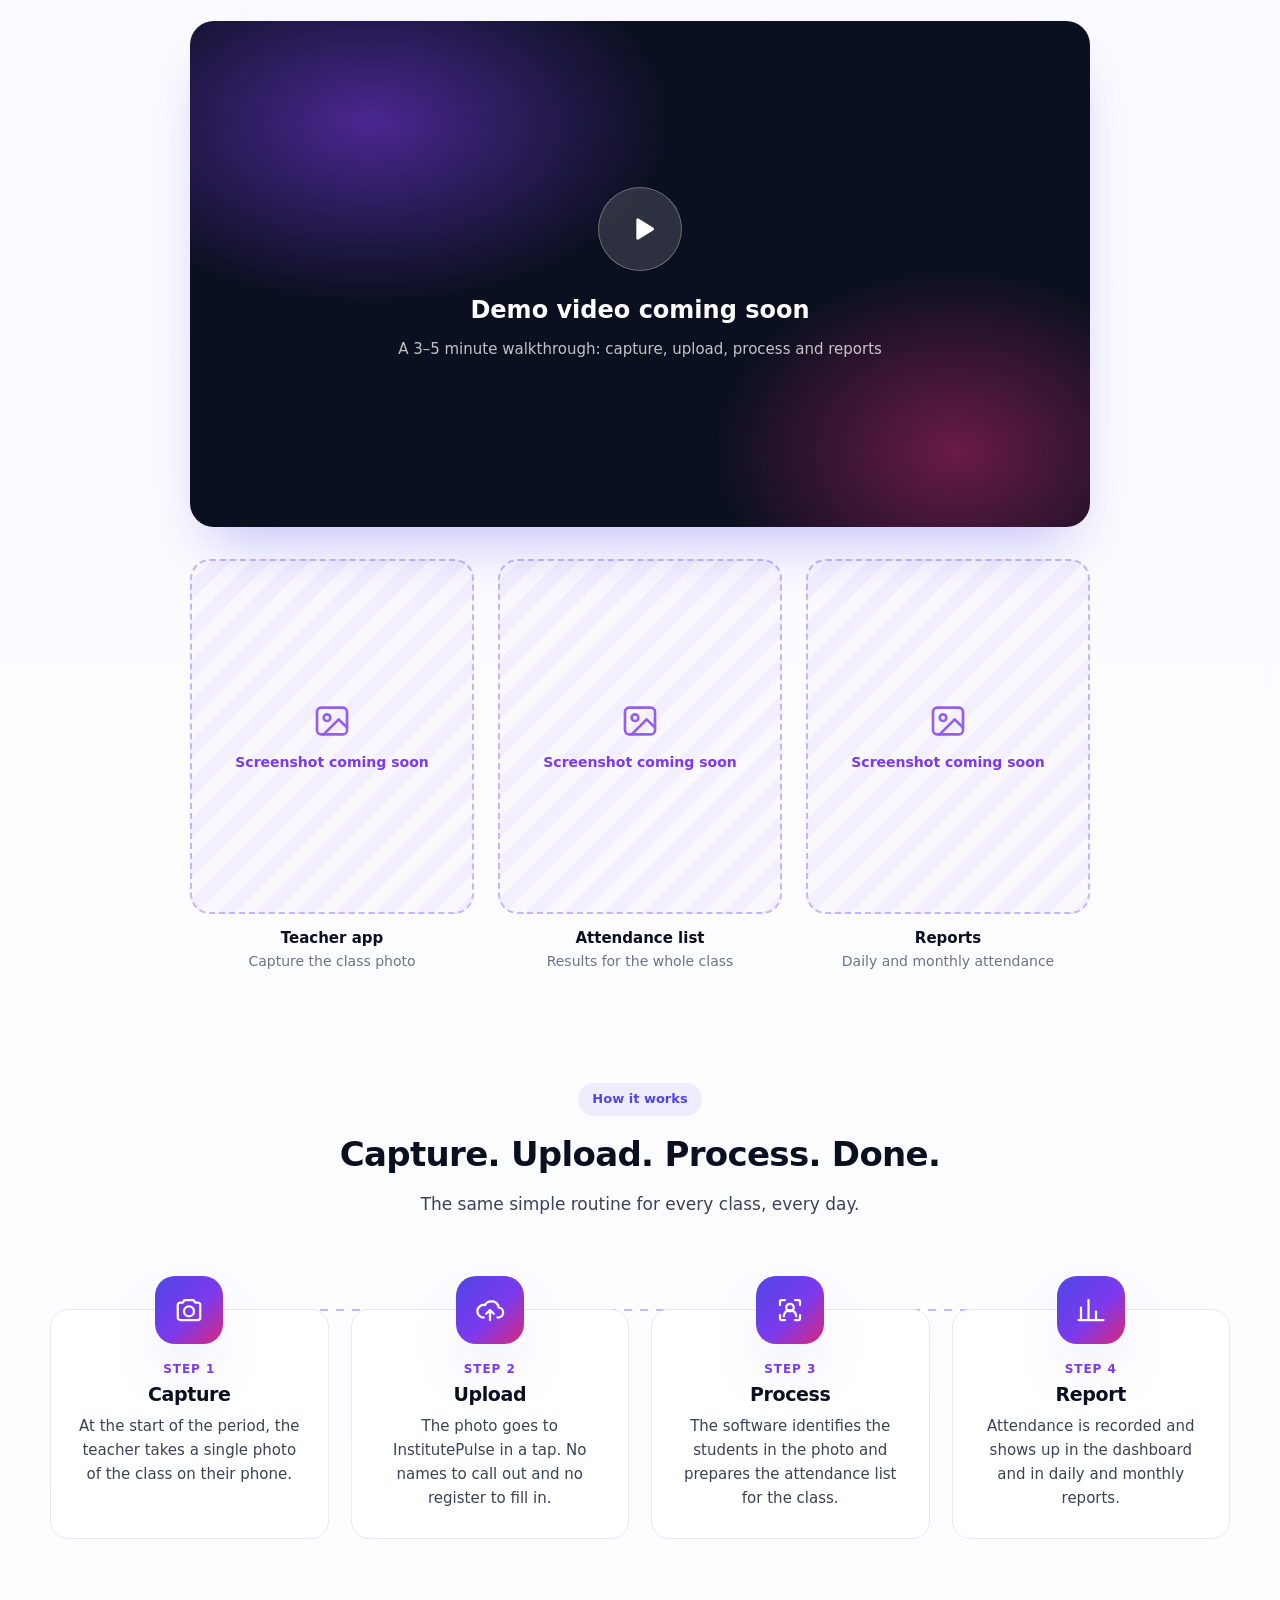
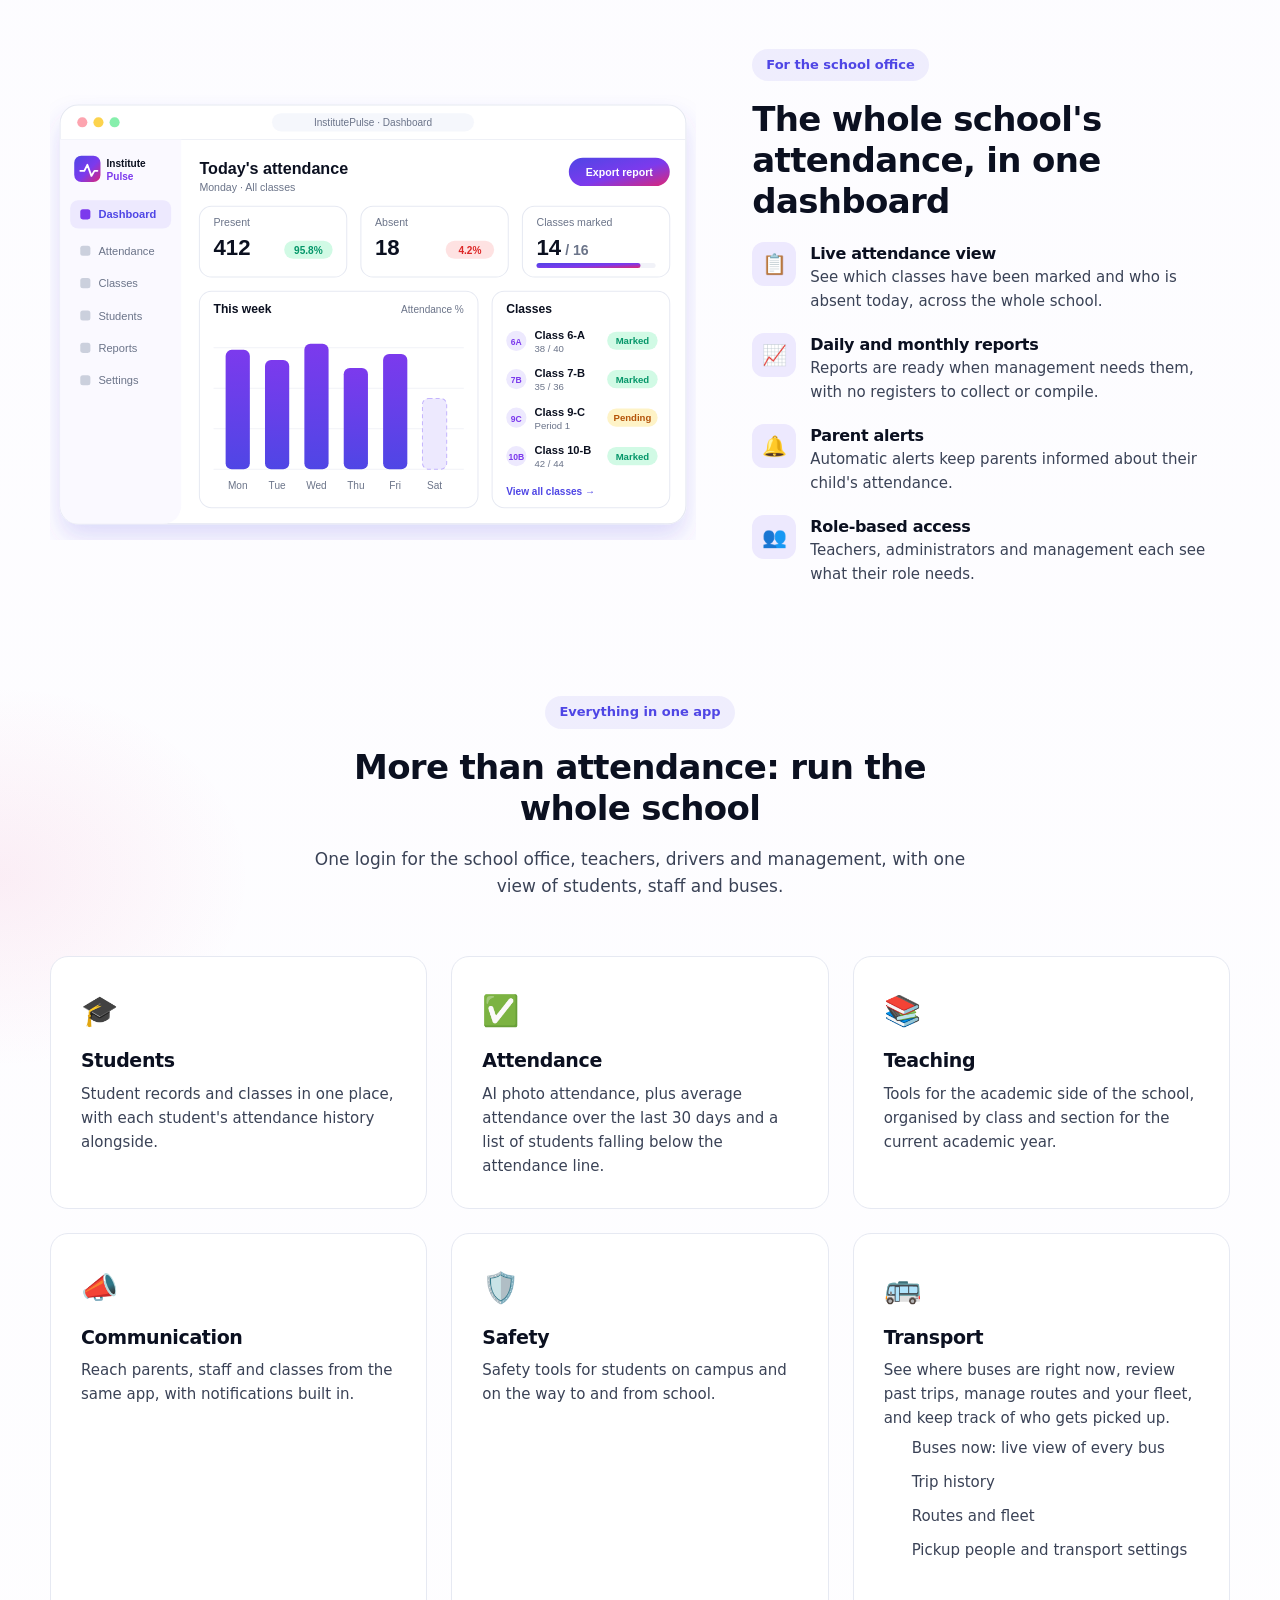
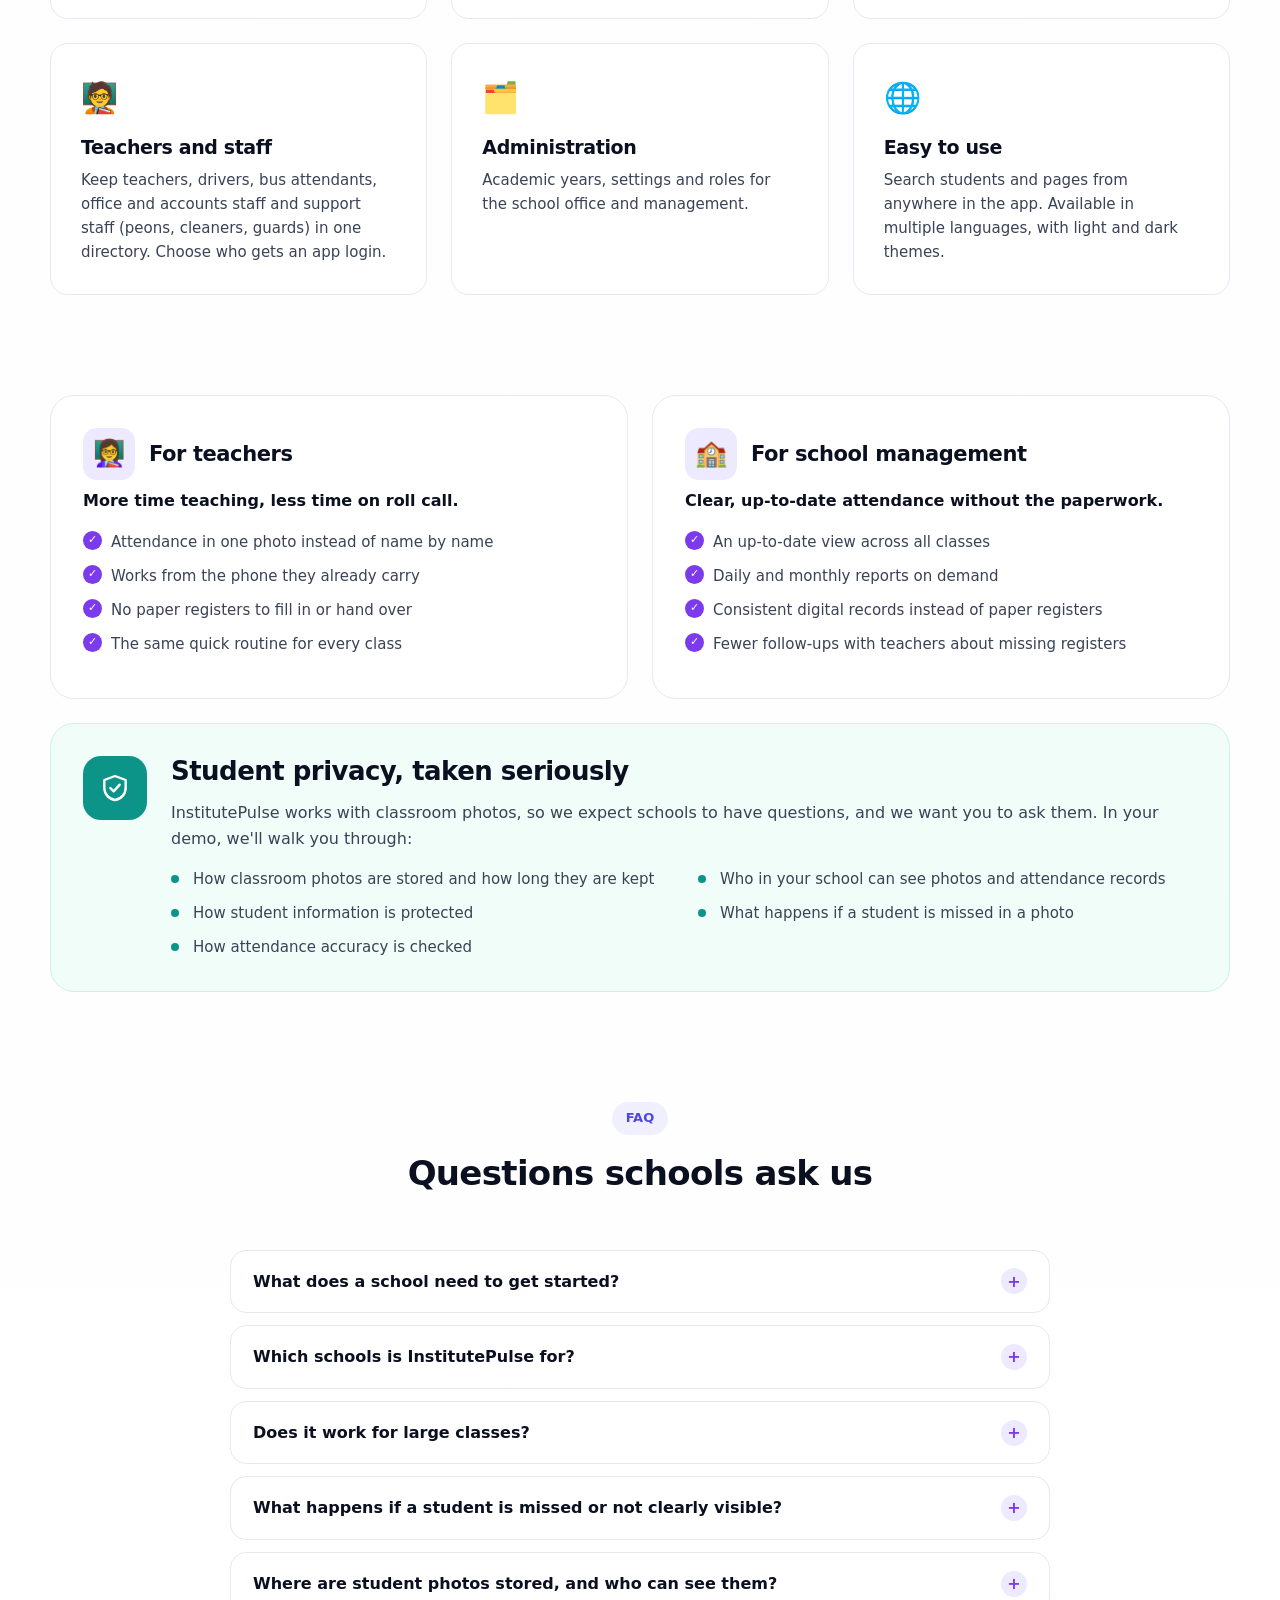
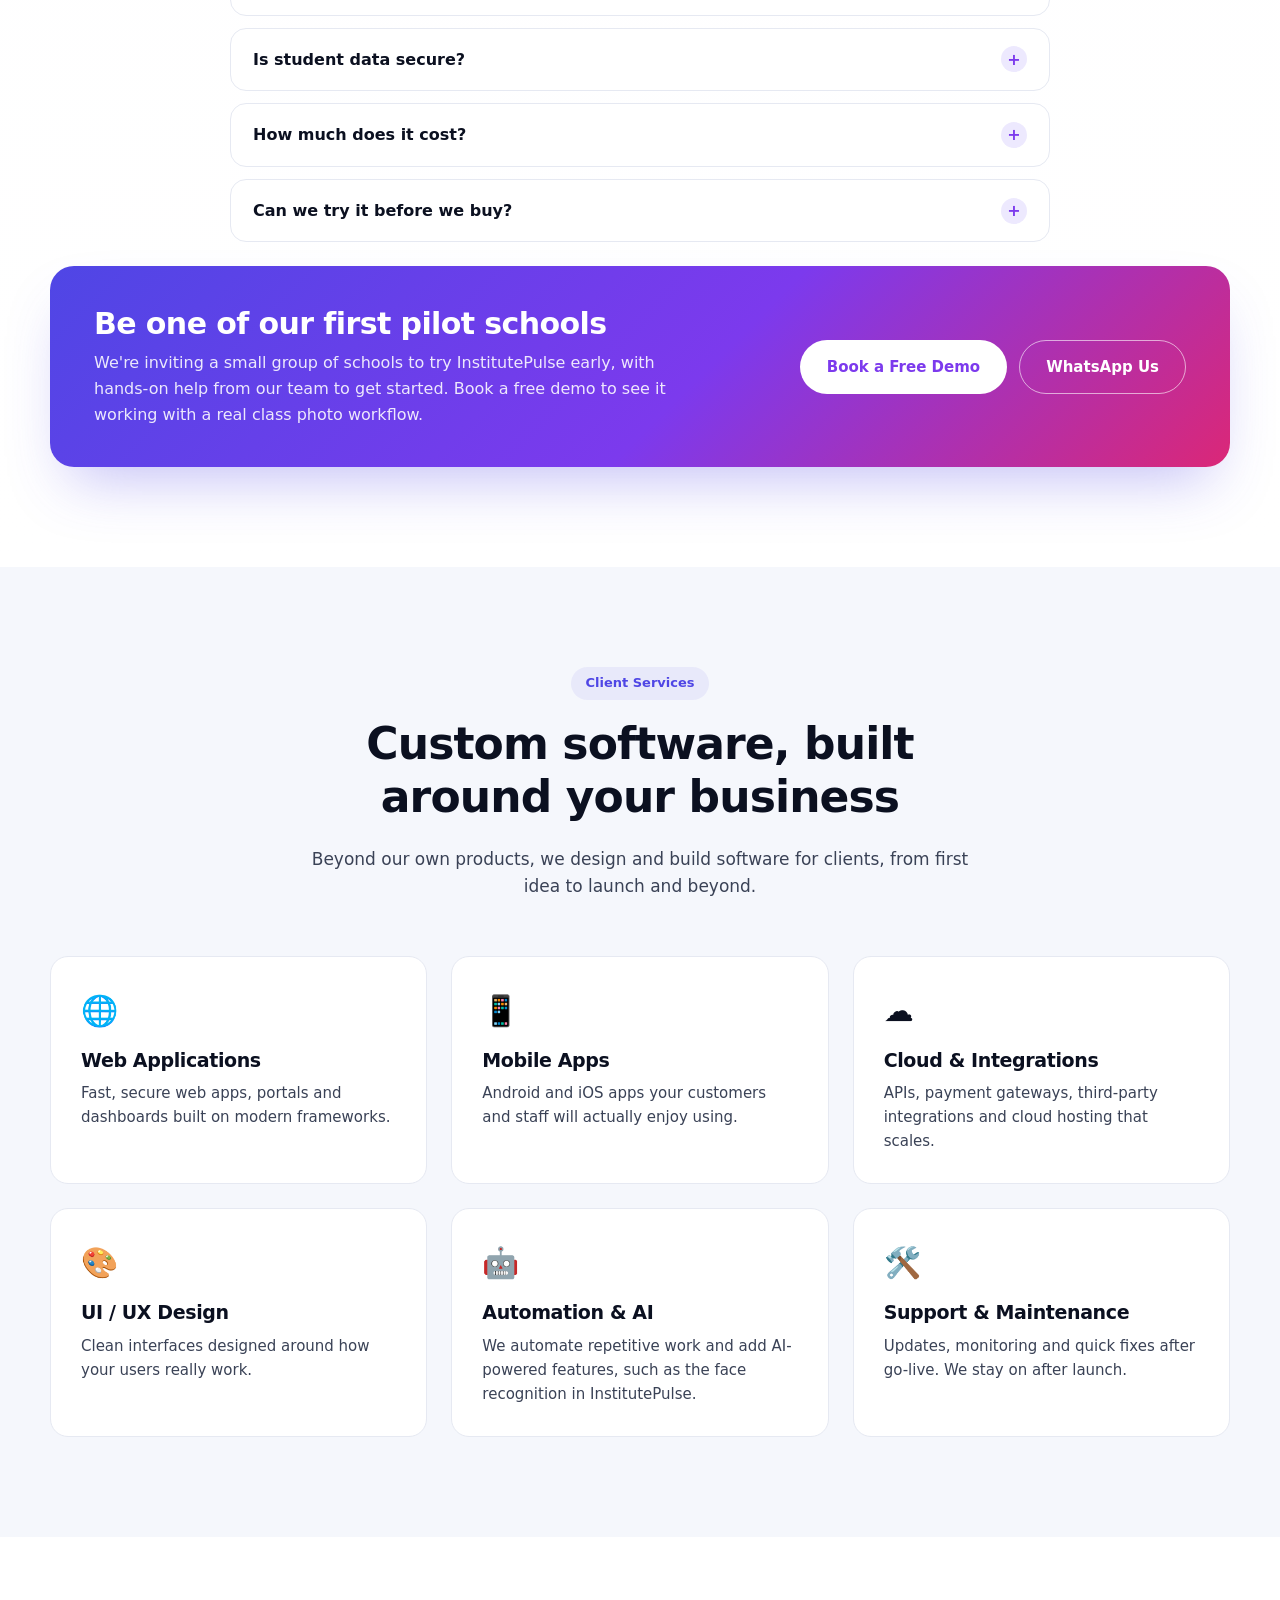
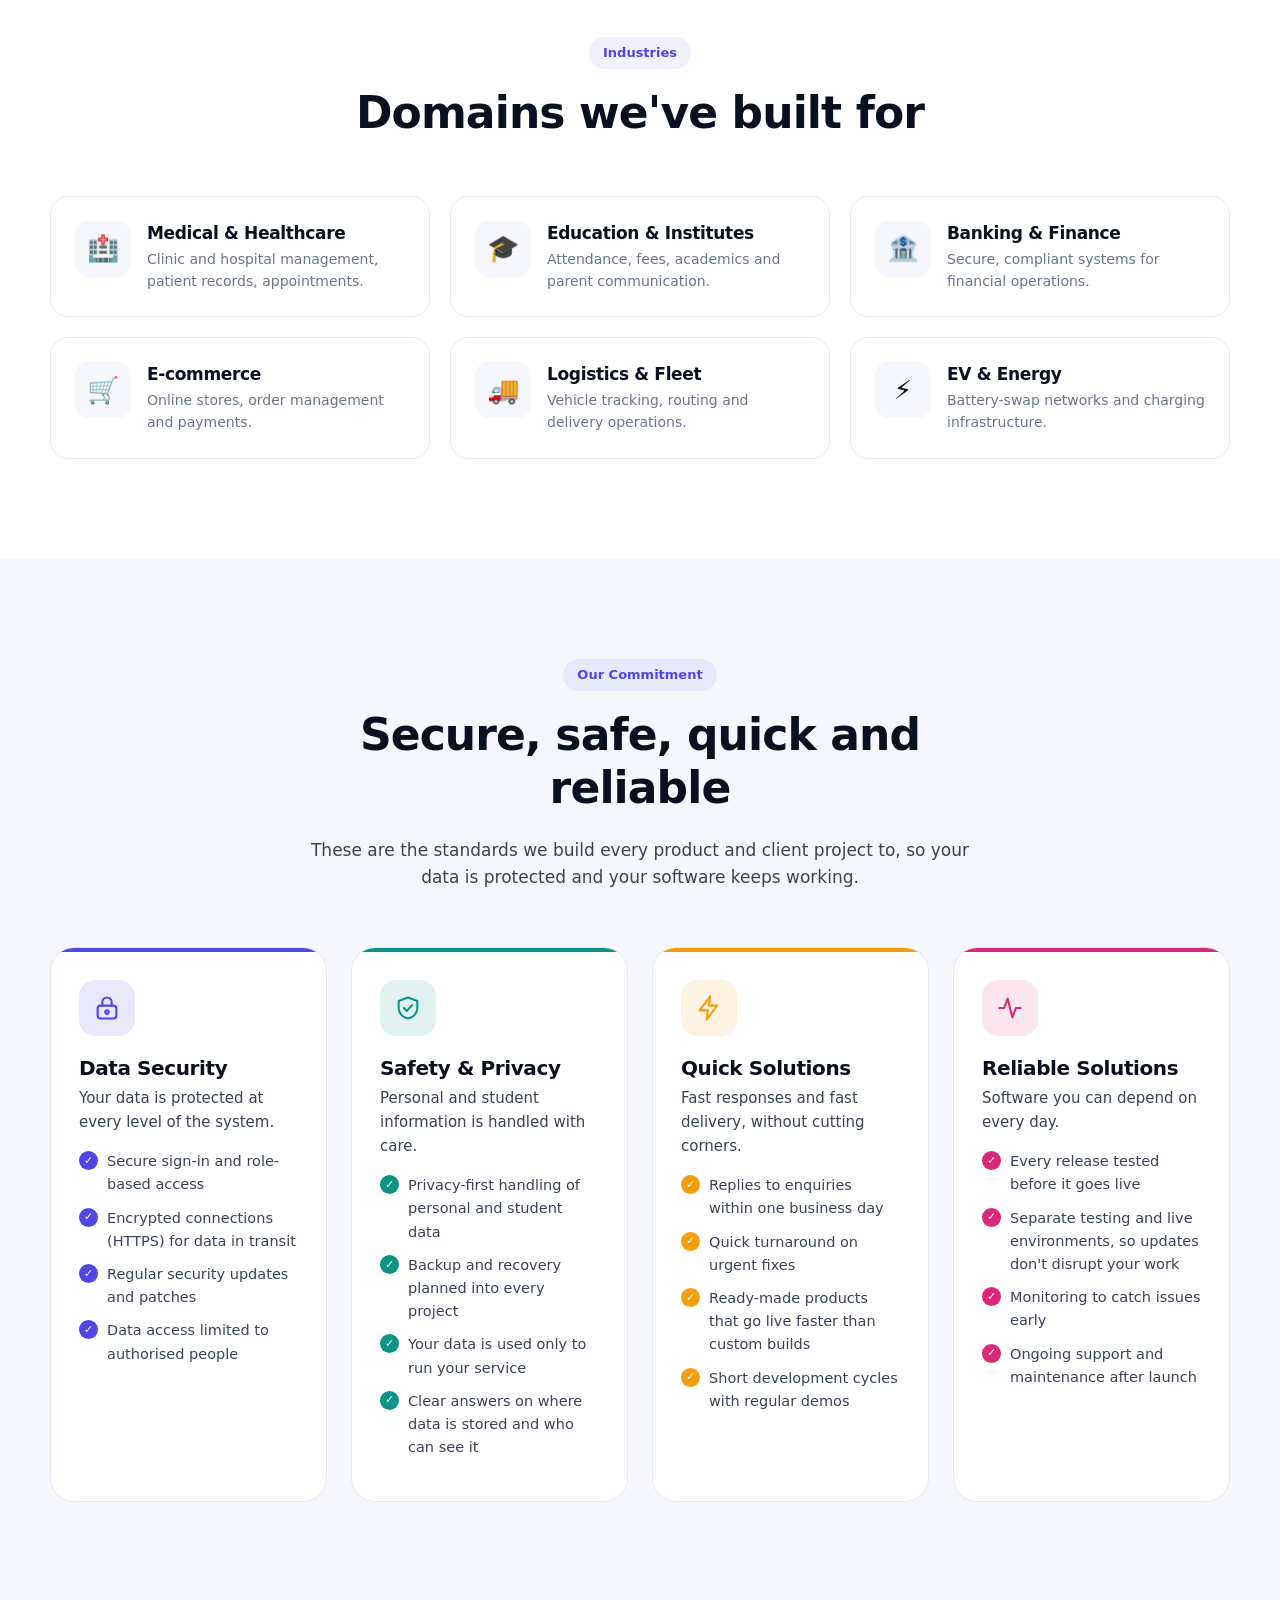
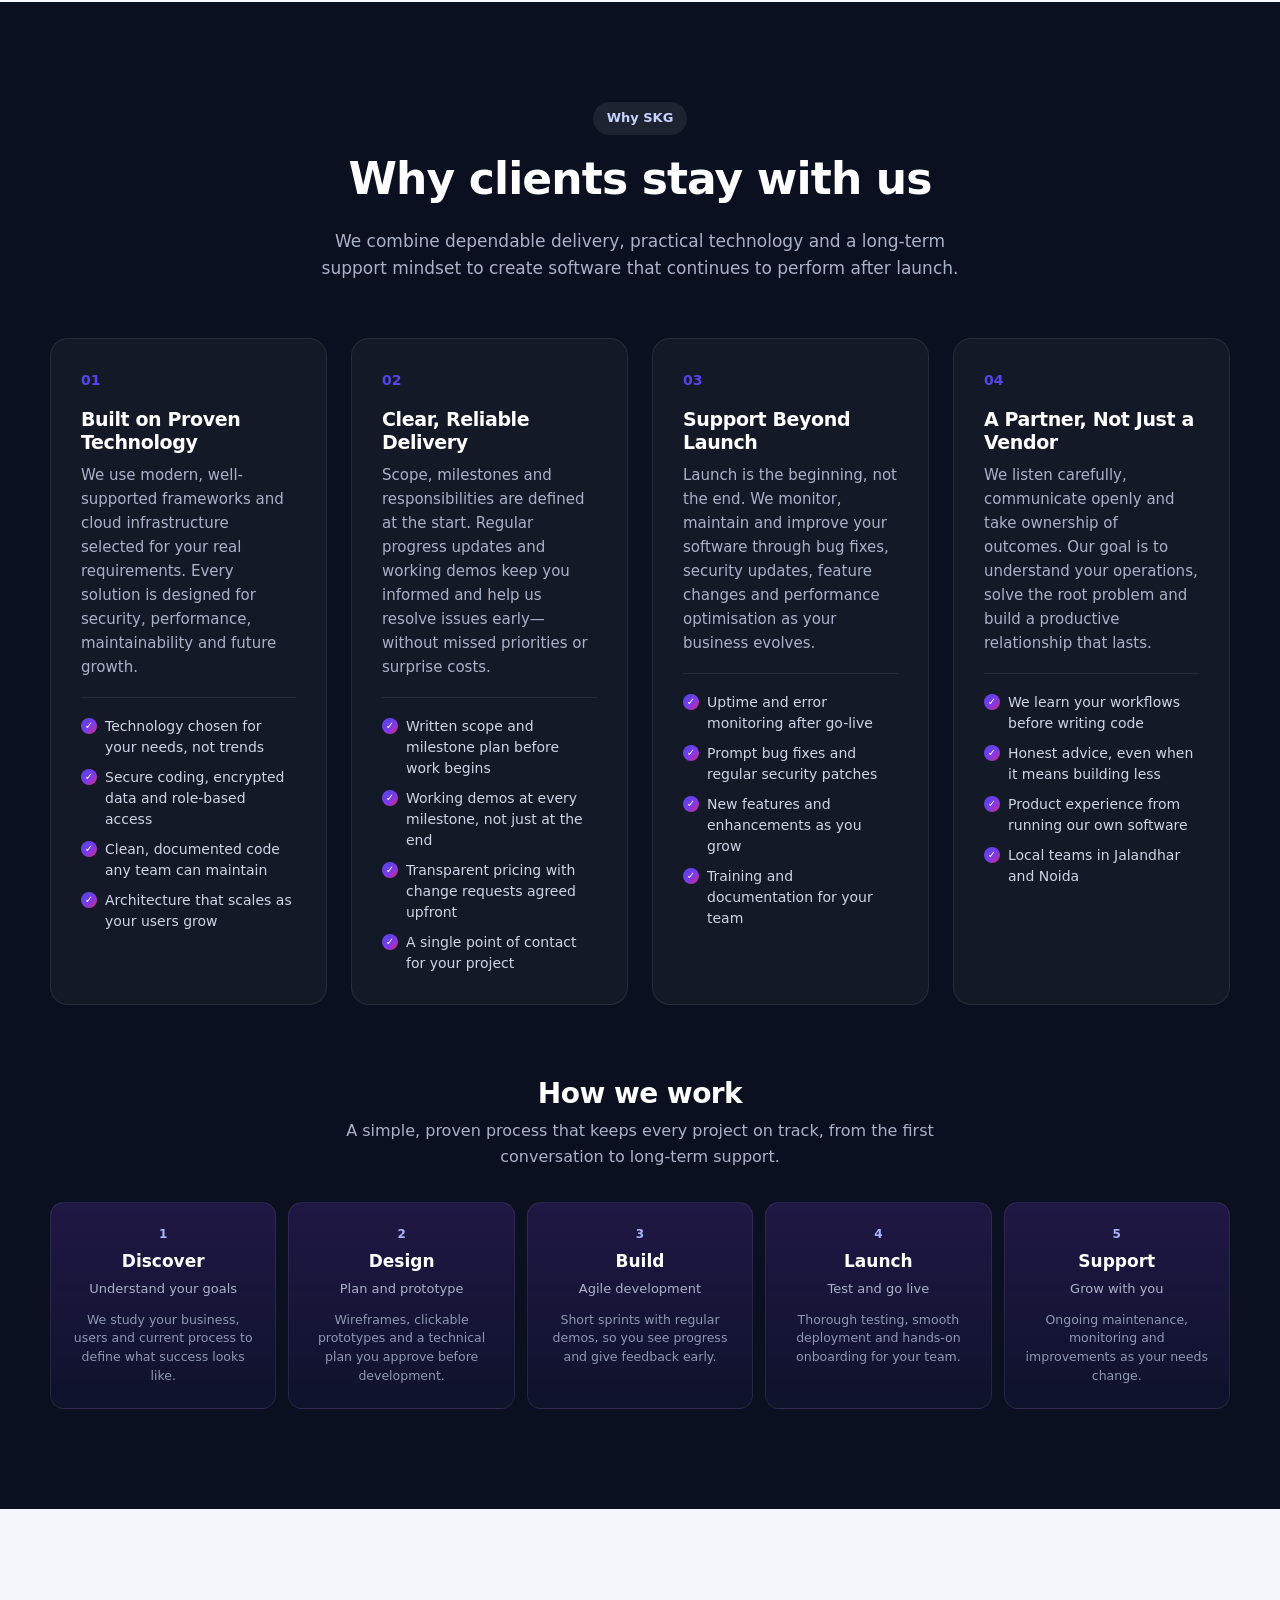
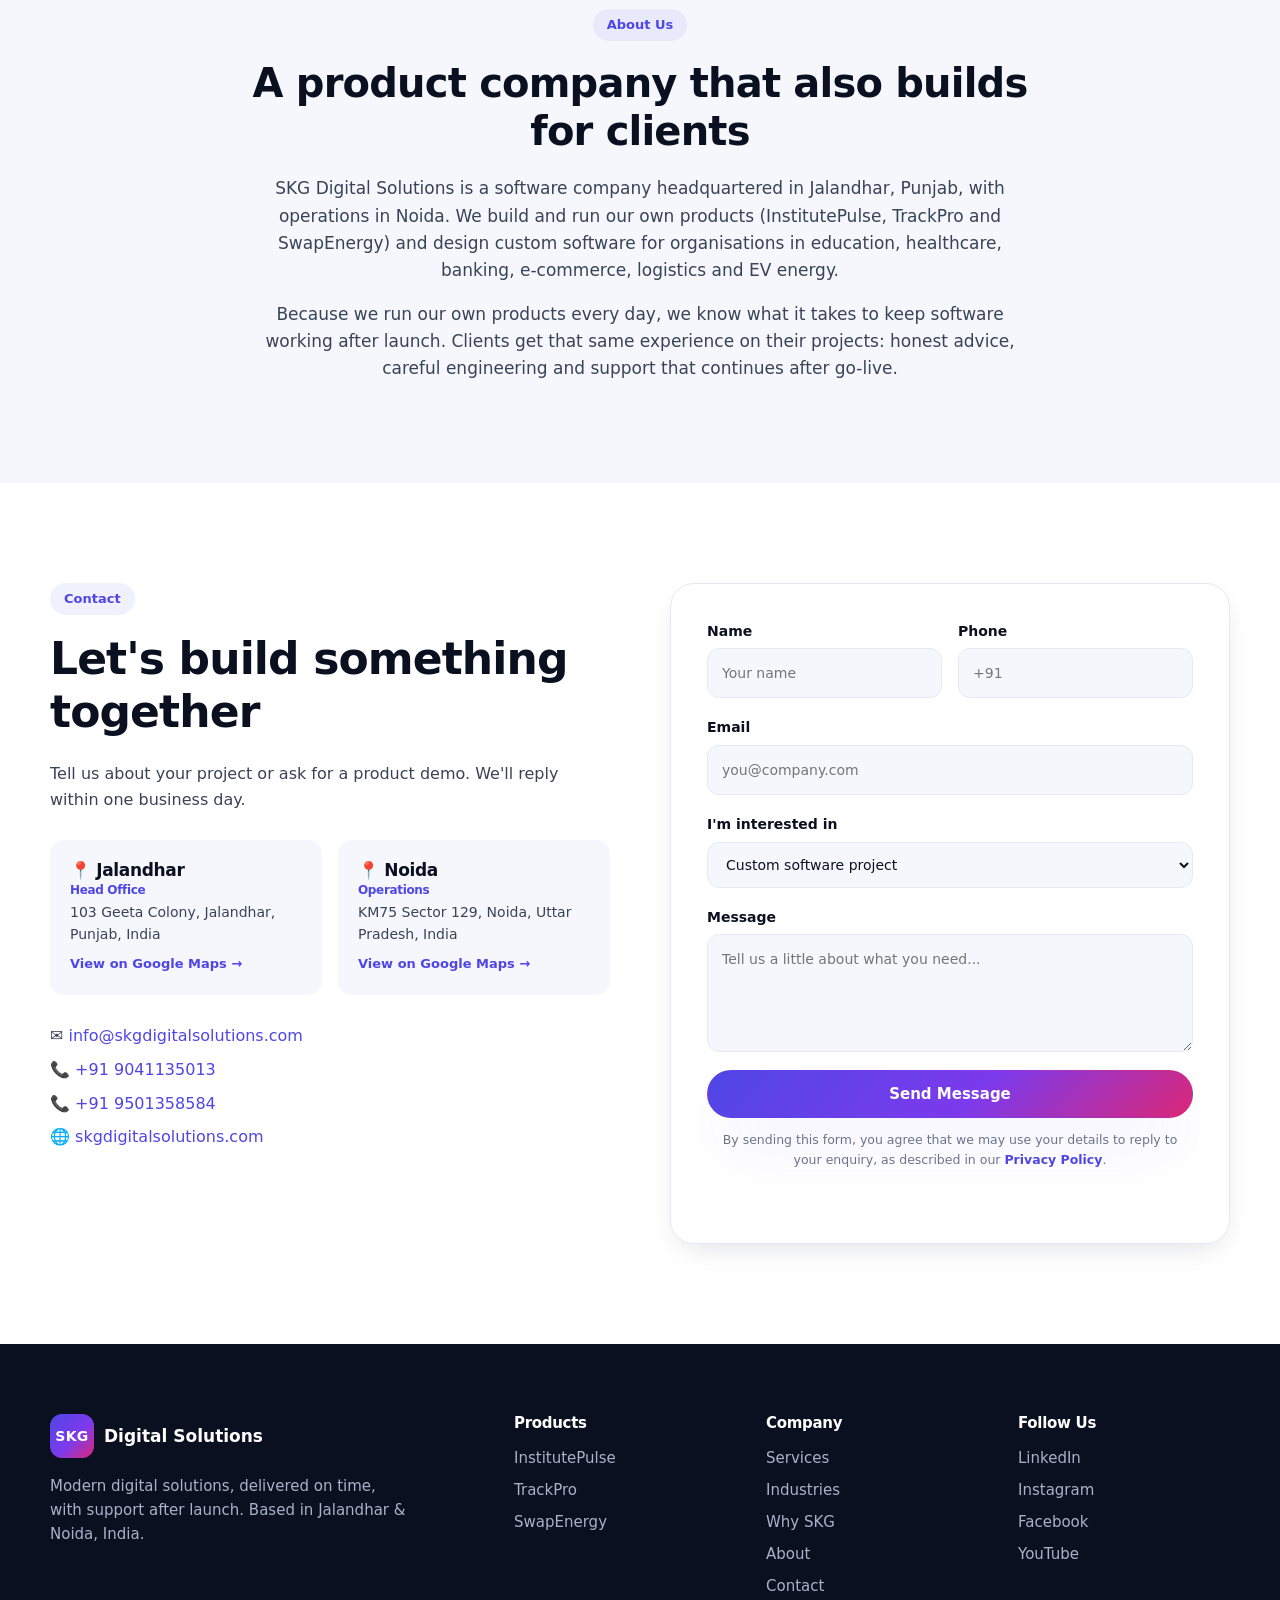
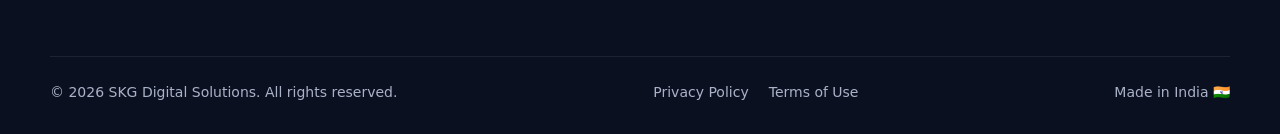
==== commit 336cc018: "updated text" ====
--- a/index.html
+++ b/index.html
@@ -3,22 +3,31 @@
 <head>
   <meta charset="UTF-8" />
   <meta name="viewport" content="width=device-width, initial-scale=1.0" />
-  <title>SKG Digital Solutions | Modern Software Products & Services</title>
-  <meta name="description" content="SKG Digital Solutions builds modern software products — InstitutePulse, TrackPro and SwapEnergy — and custom solutions for healthcare, education, banking and e-commerce. Based in Jalandhar & Noida, India." />
-  <meta name="keywords" content="SKG Digital Solutions, InstitutePulse, photo attendance, TrackPro, vehicle tracking, SwapEnergy, battery swap software, software company Jalandhar, software company Noida" />
+  <title>SKG Digital Solutions | Software Company in Jalandhar & Noida, India</title>
+  <meta name="description" content="SKG Digital Solutions is a software company in Jalandhar & Noida, India. AI attendance software (InstitutePulse), vehicle tracking (TrackPro), battery swap software (SwapEnergy) and custom web & mobile app development." />
+  <meta name="keywords" content="SKG Digital Solutions, software company Jalandhar, software company Noida, custom software development India, web app development, mobile app development, school attendance software, school management software, school transport management, AI attendance system, InstitutePulse, TrackPro, vehicle tracking software, SwapEnergy, battery swap management software" />
+  <meta name="robots" content="index, follow, max-image-preview:large, max-snippet:-1" />
+  <meta name="author" content="SKG Digital Solutions" />
+  <meta name="theme-color" content="#4f46e5" />
+  <meta name="geo.region" content="IN-PB" />
+  <meta name="geo.placename" content="Jalandhar" />
   <link rel="canonical" href="https://skgdigitalsolutions.com/" />
+  <link rel="sitemap" type="application/xml" href="sitemap.xml" />
 
   <!-- Open Graph -->
   <meta property="og:type" content="website" />
-  <meta property="og:title" content="SKG Digital Solutions" />
-  <meta property="og:description" content="Modern digital solutions, delivered on time — with support that stays after launch." />
+  <meta property="og:site_name" content="SKG Digital Solutions" />
+  <meta property="og:locale" content="en_IN" />
+  <meta property="og:title" content="SKG Digital Solutions | Software Company in Jalandhar & Noida" />
+  <meta property="og:description" content="AI attendance, vehicle tracking and battery swap software, plus custom web and mobile apps. Delivered on time, with support after launch." />
   <meta property="og:url" content="https://skgdigitalsolutions.com/" />
   <meta property="og:image" content="https://skgdigitalsolutions.com/assets/og-image.png" />
   <meta property="og:image:width" content="1200" />
   <meta property="og:image:height" content="630" />
+  <meta property="og:image:alt" content="SKG Digital Solutions: modern software products and services" />
   <meta name="twitter:card" content="summary_large_image" />
-  <meta name="twitter:title" content="SKG Digital Solutions" />
-  <meta name="twitter:description" content="Modern digital solutions, delivered on time — with support that stays after launch." />
+  <meta name="twitter:title" content="SKG Digital Solutions | Software Company in Jalandhar & Noida" />
+  <meta name="twitter:description" content="AI attendance, vehicle tracking and battery swap software, plus custom web and mobile apps. Delivered on time, with support after launch." />
   <meta name="twitter:image" content="https://skgdigitalsolutions.com/assets/og-image.png" />
 
   <!-- ANALYTICS: create a Google Analytics 4 property, replace G-XXXXXXXXXX with your
@@ -41,14 +50,65 @@
   <script type="application/ld+json">
   {
     "@context": "https://schema.org",
-    "@type": "Organization",
-    "name": "SKG Digital Solutions",
-    "url": "https://skgdigitalsolutions.com",
-    "email": "info@skgdigitalsolutions.com",
-    "telephone": ["+91 9041135013", "+91 9501358584"],
-    "address": [
-      { "@type": "PostalAddress", "streetAddress": "103 Geeta Colony", "addressLocality": "Jalandhar", "addressRegion": "Punjab", "addressCountry": "IN" },
-      { "@type": "PostalAddress", "addressLocality": "Noida", "addressRegion": "Uttar Pradesh", "addressCountry": "IN" }
+    "@graph": [
+      {
+        "@type": ["Organization", "ProfessionalService"],
+        "@id": "https://skgdigitalsolutions.com/#organization",
+        "name": "SKG Digital Solutions",
+        "url": "https://skgdigitalsolutions.com/",
+        "logo": "https://skgdigitalsolutions.com/assets/favicon.svg",
+        "image": "https://skgdigitalsolutions.com/assets/og-image.png",
+        "description": "Software company building InstitutePulse, TrackPro and SwapEnergy, and custom web and mobile software for education, healthcare, banking, e-commerce, logistics and EV energy.",
+        "email": "info@skgdigitalsolutions.com",
+        "telephone": ["+91 9041135013", "+91 9501358584"],
+        "areaServed": { "@type": "Country", "name": "India" },
+        "address": [
+          { "@type": "PostalAddress", "streetAddress": "103 Geeta Colony", "addressLocality": "Jalandhar", "addressRegion": "Punjab", "addressCountry": "IN" },
+          { "@type": "PostalAddress", "streetAddress": "KM75 Sector 129", "addressLocality": "Noida", "addressRegion": "Uttar Pradesh", "addressCountry": "IN" }
+        ]
+      },
+      {
+        "@type": "WebSite",
+        "@id": "https://skgdigitalsolutions.com/#website",
+        "url": "https://skgdigitalsolutions.com/",
+        "name": "SKG Digital Solutions",
+        "publisher": { "@id": "https://skgdigitalsolutions.com/#organization" },
+        "inLanguage": "en-IN"
+      },
+      {
+        "@type": "SoftwareApplication",
+        "name": "InstitutePulse",
+        "applicationCategory": "EducationalApplication",
+        "operatingSystem": "Web, Android, iOS",
+        "description": "AI-based student attendance and school management software with transport and bus tracking, staff management and reports. One class photo marks the whole class present in seconds.",
+        "publisher": { "@id": "https://skgdigitalsolutions.com/#organization" }
+      },
+      {
+        "@type": "SoftwareApplication",
+        "name": "TrackPro",
+        "applicationCategory": "BusinessApplication",
+        "operatingSystem": "Web, Android, iOS",
+        "description": "Real-time vehicle tracking for fleets, school buses and logistics, with route history and geo-fence alerts.",
+        "publisher": { "@id": "https://skgdigitalsolutions.com/#organization" }
+      },
+      {
+        "@type": "SoftwareApplication",
+        "name": "SwapEnergy",
+        "applicationCategory": "BusinessApplication",
+        "operatingSystem": "Web",
+        "description": "Battery swap management system for EV networks: stations, batteries, riders and payments in one place.",
+        "publisher": { "@id": "https://skgdigitalsolutions.com/#organization" }
+      },
+      {
+        "@type": "FAQPage",
+        "mainEntity": [
+          { "@type": "Question", "name": "What does a school need to get started with InstitutePulse?", "acceptedAnswer": { "@type": "Answer", "text": "Teachers need a smartphone and an internet connection. Our team guides you through setting up your classes and student records, and shows teachers how to take and upload the class photo." } },
+          { "@type": "Question", "name": "Which schools is InstitutePulse for?", "acceptedAnswer": { "@type": "Answer", "text": "Schools of any board, including CBSE, ICSE and PSEB schools. It can also be used by colleges and coaching institutes." } },
+          { "@type": "Question", "name": "Is student data secure?", "acceptedAnswer": { "@type": "Answer", "text": "Access is protected by secure sign-in and role-based permissions, and data is sent over encrypted (HTTPS) connections." } },
+          { "@type": "Question", "name": "How much does InstitutePulse cost?", "acceptedAnswer": { "@type": "Answer", "text": "Pricing depends on the number of students in your school. Contact us for a quote. Schools that join our early pilot get introductory terms." } },
+          { "@type": "Question", "name": "Can we try InstitutePulse before we buy?", "acceptedAnswer": { "@type": "Answer", "text": "Yes. We're running pilots with a small group of schools. Book a free demo and ask us about joining." } }
+        ]
+      }
     ]
   }
   </script>
@@ -96,7 +156,8 @@
           </div>
           <ul class="hero-stats">
             <li><strong>3</strong><span>In-house products</span></li>
-            <li><strong>4+</strong><span>Industries served</span></li>          </ul>
+            <li><strong>4+</strong><span>Industries served</span></li>
+          </ul>
         </div>
 
         <!-- Product preview cards -->
@@ -139,12 +200,13 @@
           <article class="product product-pulse reveal">
             <div class="product-icon">📸</div>
             <h3>InstitutePulse</h3>
-            <p class="tagline">One Photo. A Whole Class.</p>
-            <p>Photo-based student attendance. The teacher takes one class photo and every student in it is marked present in seconds. No roll calls and no registers.</p>
+            <p class="tagline">One Photo. A Whole Class. A Whole School.</p>
+            <p>AI-based student attendance, plus the rest of school management in one app. The teacher takes one class photo and every student in it is marked present in seconds. No roll calls and no registers.</p>
             <ul class="checks">
               <li>Attendance in seconds from a single photo</li>
-              <li>Daily and monthly reports for admins</li>
-              <li>Automatic alerts to parents</li>
+              <li>School bus tracking, routes, trip history and pickup people</li>
+              <li>Students, teachers, drivers and staff in one place</li>
+              <li>Low-attendance alerts, parent communication and reports</li>
               <li>Built for schools, colleges and coaching institutes</li>
             </ul>
             <div class="product-links">
@@ -196,12 +258,14 @@
           <div class="ip-copy reveal">
             <span class="eyebrow">Featured Product · InstitutePulse</span>
             <h2>One Photo. <span class="gradient-text">A Whole Class.</span></h2>
-            <p class="ip-sub">Smart photo-based student attendance for schools.</p>
+            <p class="ip-sub">Smart AI-based student attendance and complete school management, including transport.</p>
             <p>Roll calls eat into the start of every period, and paper registers are slow to collect, check and report on. With InstitutePulse, the teacher takes one photo of the class and uploads it. The software processes the photo and prepares the attendance list, so the teacher can get on with teaching.</p>
             <ul class="ip-pills">
               <li>📱 Works from the teacher's phone</li>
               <li>🏫 Built for schools</li>
+              <li>🚌 Transport management</li>
               <li>📊 Ready-made reports</li>
+              <li>🌐 Multiple languages</li>
             </ul>
             <div class="hero-cta">
               <a href="#contact" class="btn btn-primary" data-product="InstitutePulse">Book a Free Demo</a>
@@ -340,6 +404,68 @@
           </div>
         </div>
 
+        <!-- Modules -->
+        <div class="ip-block">
+          <div class="section-head reveal">
+            <span class="eyebrow">Everything in one app</span>
+            <h3 class="ip-h3">More than attendance: run the whole school</h3>
+            <p>One login for the school office, teachers, drivers and management, with one view of students, staff and buses.</p>
+          </div>
+          <div class="grid-3">
+            <div class="feature reveal">
+              <div class="feature-icon">🎓</div>
+              <h4>Students</h4>
+              <p>Student records and classes in one place, with each student's attendance history alongside.</p>
+            </div>
+            <div class="feature reveal">
+              <div class="feature-icon">✅</div>
+              <h4>Attendance</h4>
+              <p>AI photo attendance, plus average attendance over the last 30 days and a list of students falling below the attendance line.</p>
+            </div>
+            <div class="feature reveal">
+              <div class="feature-icon">📚</div>
+              <h4>Teaching</h4>
+              <p>Tools for the academic side of the school, organised by class and section for the current academic year.</p>
+            </div>
+            <div class="feature reveal">
+              <div class="feature-icon">📣</div>
+              <h4>Communication</h4>
+              <p>Reach parents, staff and classes from the same app, with notifications built in.</p>
+            </div>
+            <div class="feature reveal">
+              <div class="feature-icon">🛡️</div>
+              <h4>Safety</h4>
+              <p>Safety tools for students on campus and on the way to and from school.</p>
+            </div>
+            <div class="feature reveal">
+              <div class="feature-icon">🚌</div>
+              <h4>Transport</h4>
+              <p>See where buses are right now, review past trips, manage routes and your fleet, and keep track of who gets picked up.</p>
+              <ul class="checks">
+                <li>Buses now: live view of every bus</li>
+                <li>Trip history</li>
+                <li>Routes and fleet</li>
+                <li>Pickup people and transport settings</li>
+              </ul>
+            </div>
+            <div class="feature reveal">
+              <div class="feature-icon">🧑‍🏫</div>
+              <h4>Teachers and staff</h4>
+              <p>Keep teachers, drivers, bus attendants, office and accounts staff and support staff (peons, cleaners, guards) in one directory. Choose who gets an app login.</p>
+            </div>
+            <div class="feature reveal">
+              <div class="feature-icon">🗂️</div>
+              <h4>Administration</h4>
+              <p>Academic years, settings and roles for the school office and management.</p>
+            </div>
+            <div class="feature reveal">
+              <div class="feature-icon">🌐</div>
+              <h4>Easy to use</h4>
+              <p>Search students and pages from anywhere in the app. Available in multiple languages, with light and dark themes.</p>
+            </div>
+          </div>
+        </div>
+
         <!-- Benefits -->
         <div class="ip-benefits">
           <div class="ip-benefit reveal">
@@ -642,47 +768,6 @@
       </div>
     </section>
 
-    <!-- ============ TESTIMONIALS (PLACEHOLDERS) ============
-         Replace every [bracketed] value with a real client quote, name and organisation,
-         with the client's permission. Remove any card you can't fill before going live. -->
-    <section class="section" id="testimonials">
-      <div class="container">
-        <div class="section-head reveal">
-          <span class="eyebrow">Client Stories</span>
-          <h2>What our clients say</h2>
-        </div>
-
-        <div class="testimonials">
-          <figure class="testimonial reveal">
-            <blockquote>“[Client quote — replace with a real quote about working with SKG Digital Solutions.]”</blockquote>
-            <figcaption>
-              <span class="avatar-placeholder" aria-hidden="true">A</span>
-              <div><b>[Client name]</b><span>[Role, Organisation]</span></div>
-            </figcaption>
-          </figure>
-          <figure class="testimonial reveal">
-            <blockquote>“[Client quote — replace with a real quote about a project or product we delivered.]”</blockquote>
-            <figcaption>
-              <span class="avatar-placeholder" aria-hidden="true">B</span>
-              <div><b>[Client name]</b><span>[Role, Organisation]</span></div>
-            </figcaption>
-          </figure>
-          <figure class="testimonial reveal">
-            <blockquote>“[Client quote — replace with a real quote about our support after launch.]”</blockquote>
-            <figcaption>
-              <span class="avatar-placeholder" aria-hidden="true">C</span>
-              <div><b>[Client name]</b><span>[Role, Organisation]</span></div>
-            </figcaption>
-          </figure>
-        </div>
-
-        <!-- CLIENT LOGO PLACEHOLDERS: replace each <span> with <img src="assets/clients/name.png" alt="Client name" /> -->
-        <div class="logo-strip reveal" aria-label="Client logos">
-          <span>Client logo</span><span>Client logo</span><span>Client logo</span><span>Client logo</span><span>Client logo</span>
-        </div>
-      </div>
-    </section>
-
     <!-- ============ ABOUT ============ -->
     <section class="section section-soft" id="about">
       <div class="container">
@@ -711,9 +796,8 @@
             </div>
             <div class="office">
               <h4>📍 Noida <small>Operations</small></h4>
-              <!-- Replace with the full Noida office address, and update the map query to match. -->
-              <p>[Full office address], Noida, Uttar Pradesh, India</p>
-              <a class="map-link" href="https://www.google.com/maps/search/?api=1&amp;query=Noida+Uttar+Pradesh" target="_blank" rel="noopener">View on Google Maps →</a>
+              <p>KM75 Sector 129, Noida, Uttar Pradesh, India</p>
+              <a class="map-link" href="https://www.google.com/maps/search/?api=1&amp;query=KM75+Sector+129+Noida+Uttar+Pradesh" target="_blank" rel="noopener">View on Google Maps →</a>
             </div>
           </div>
 
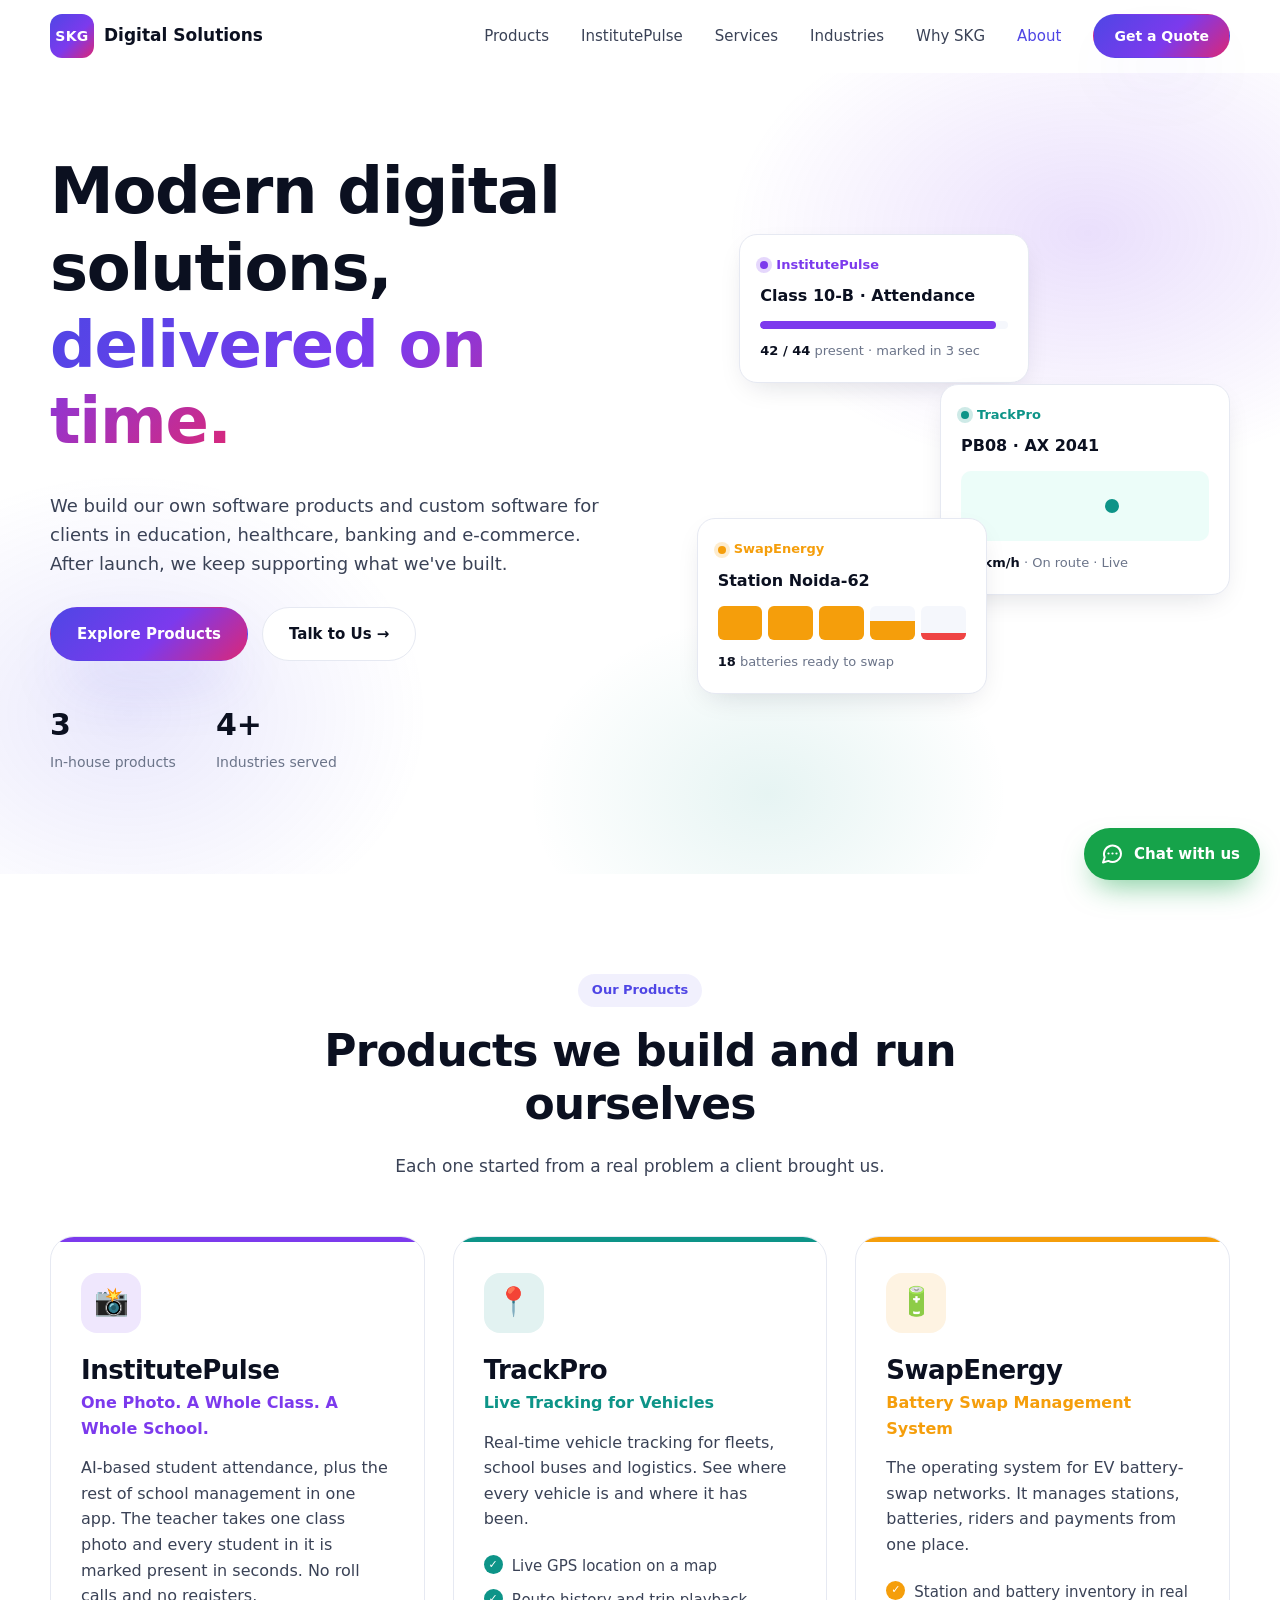
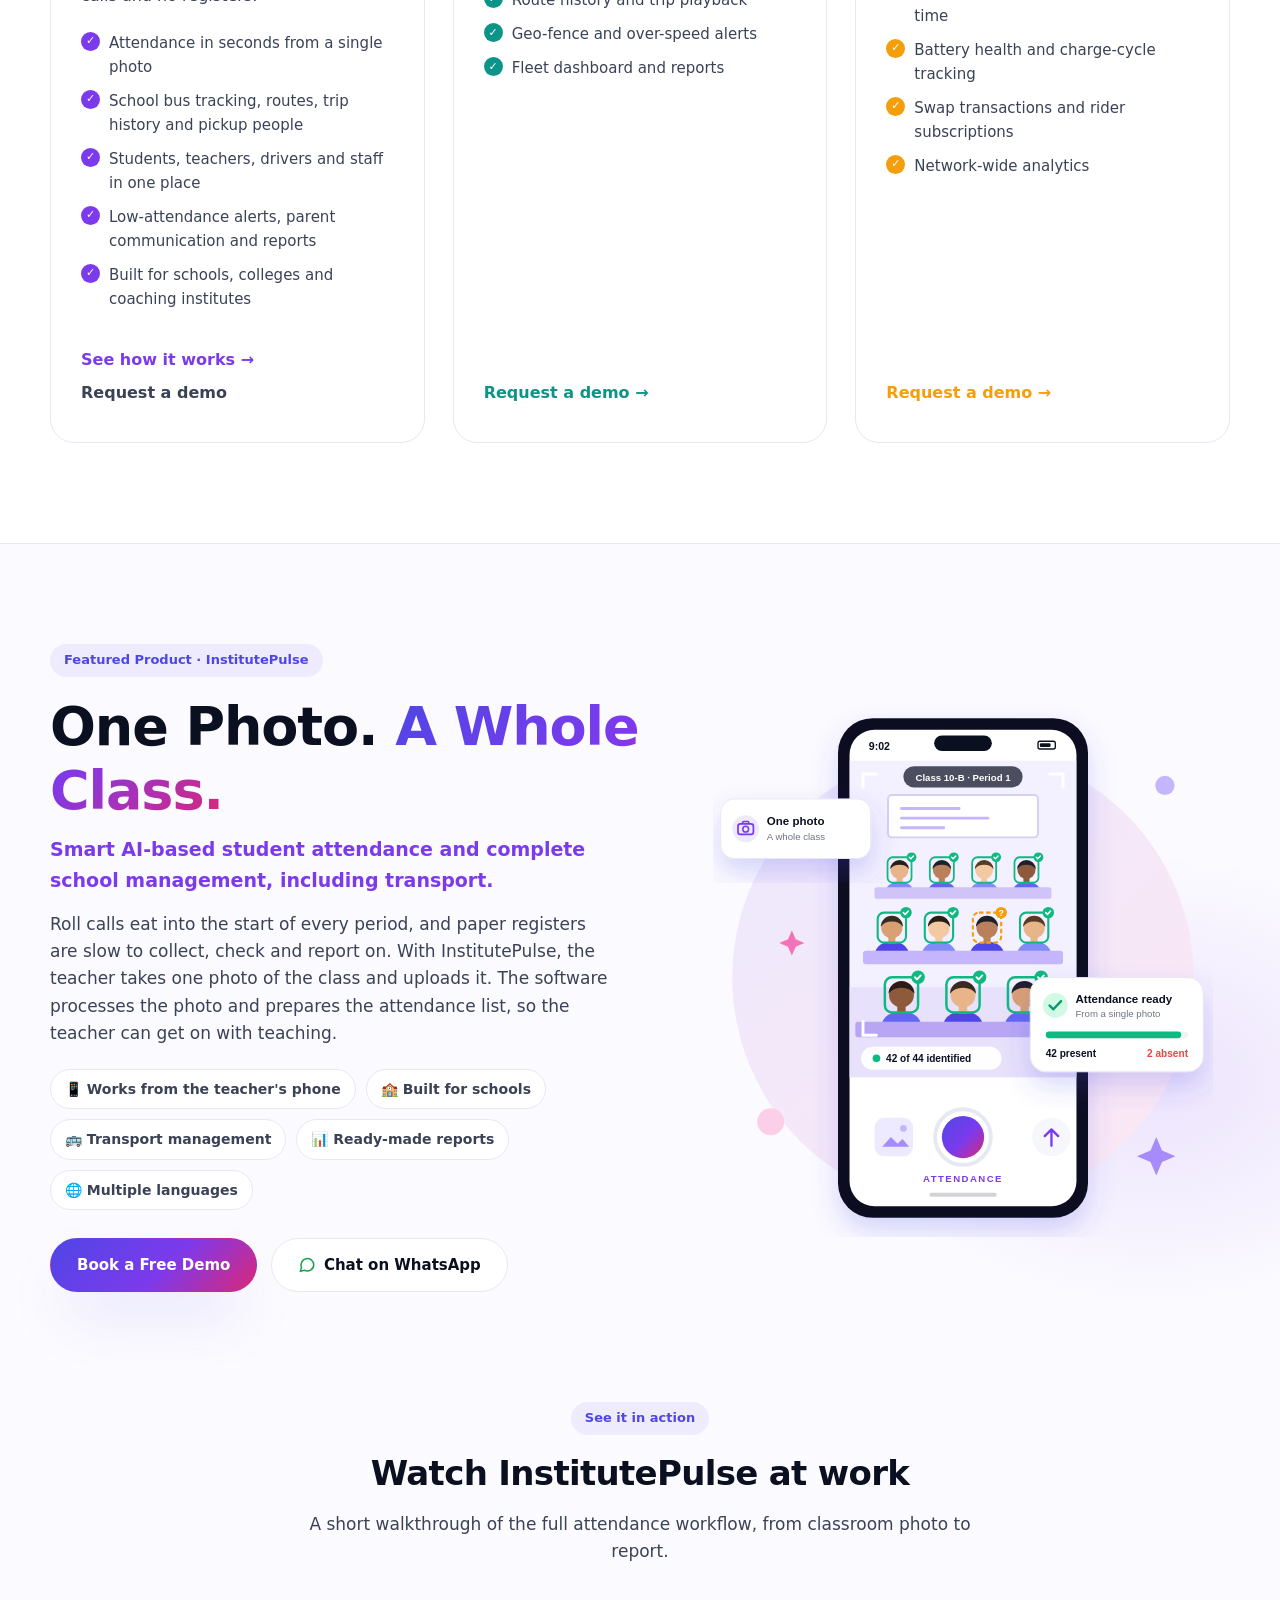
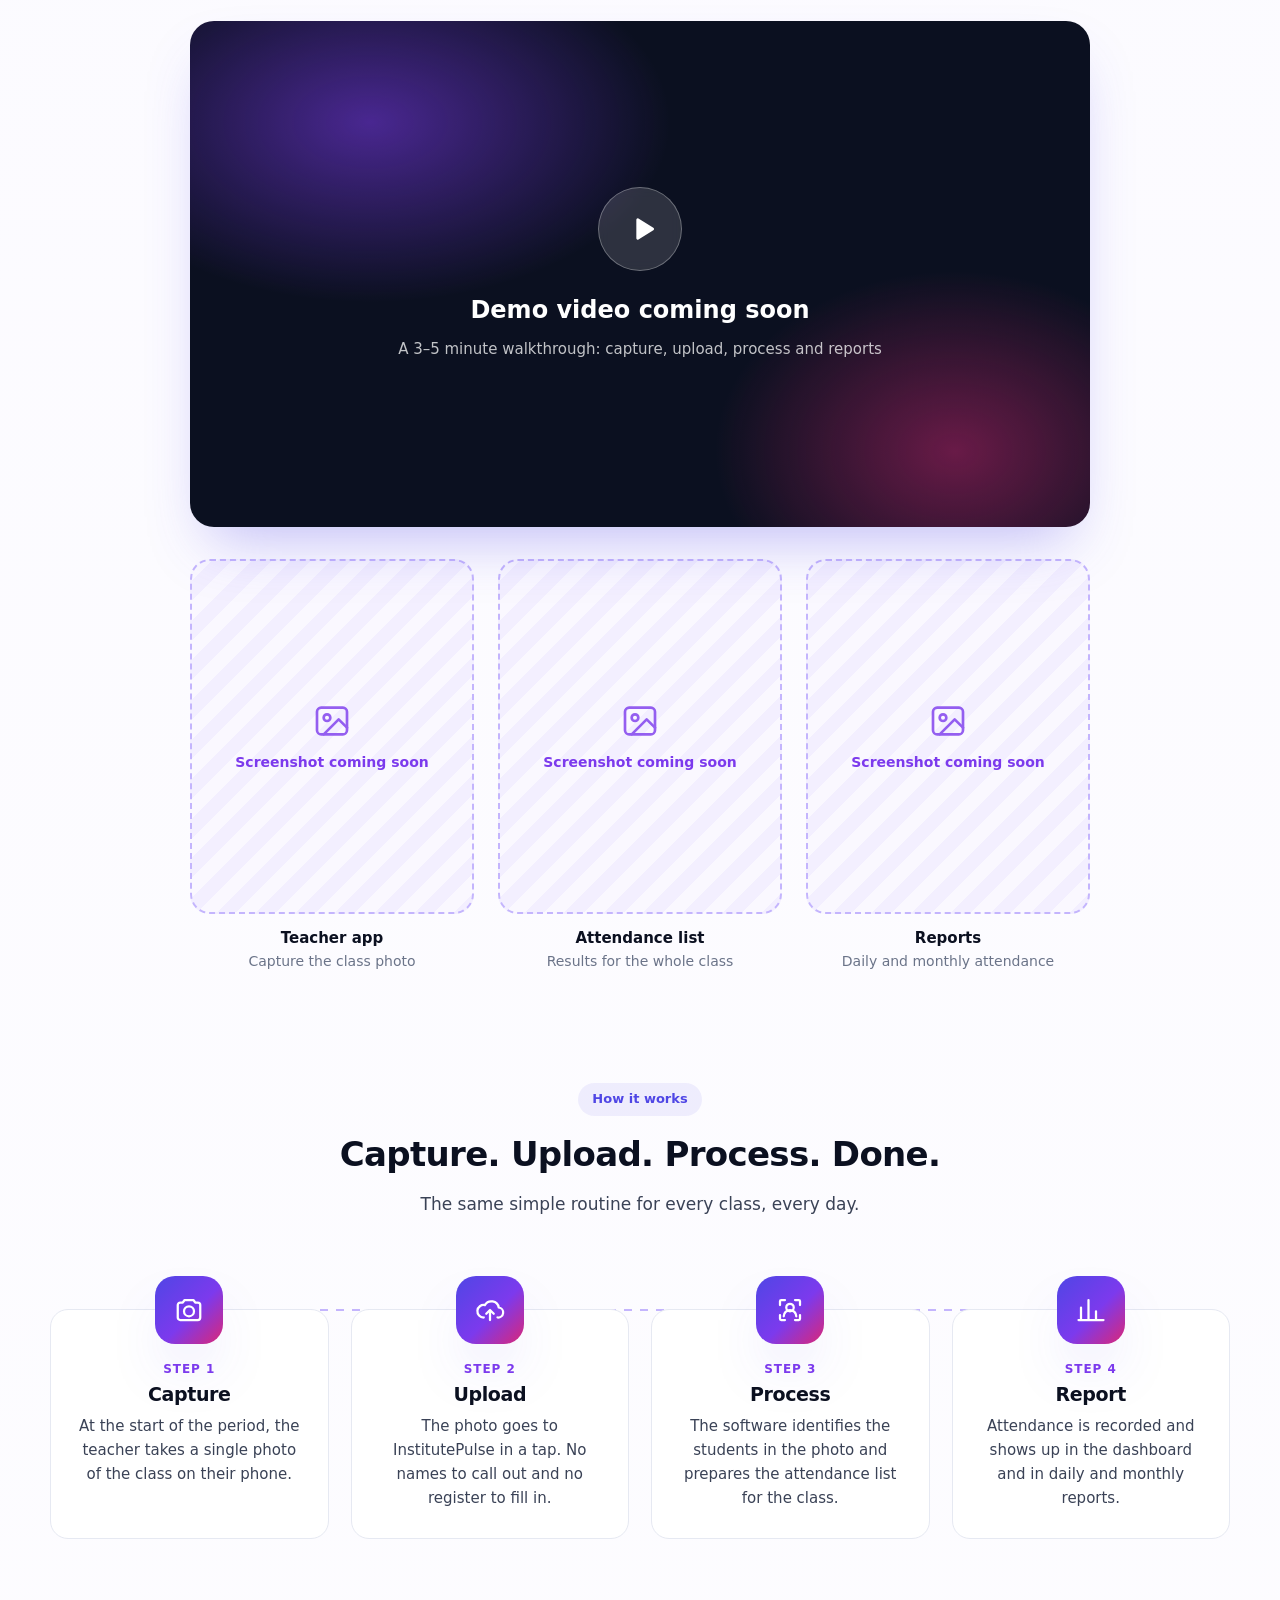
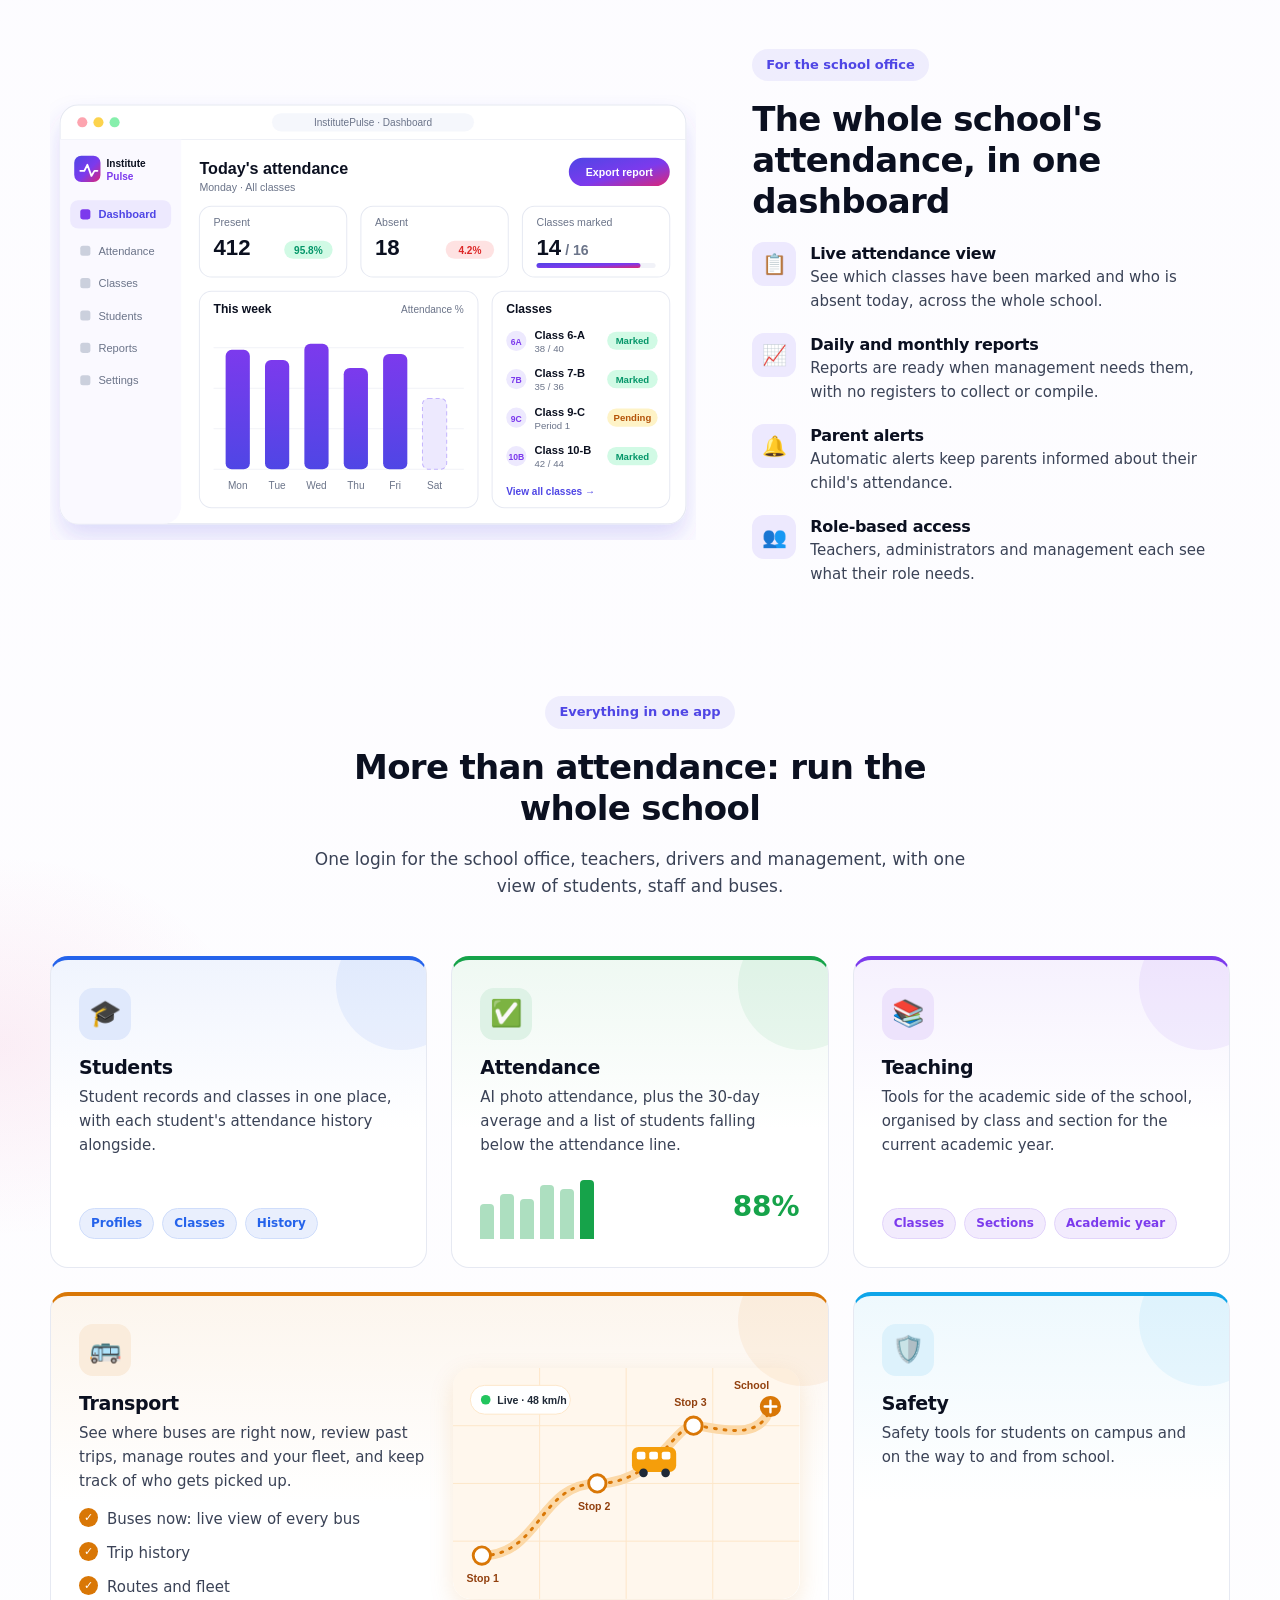
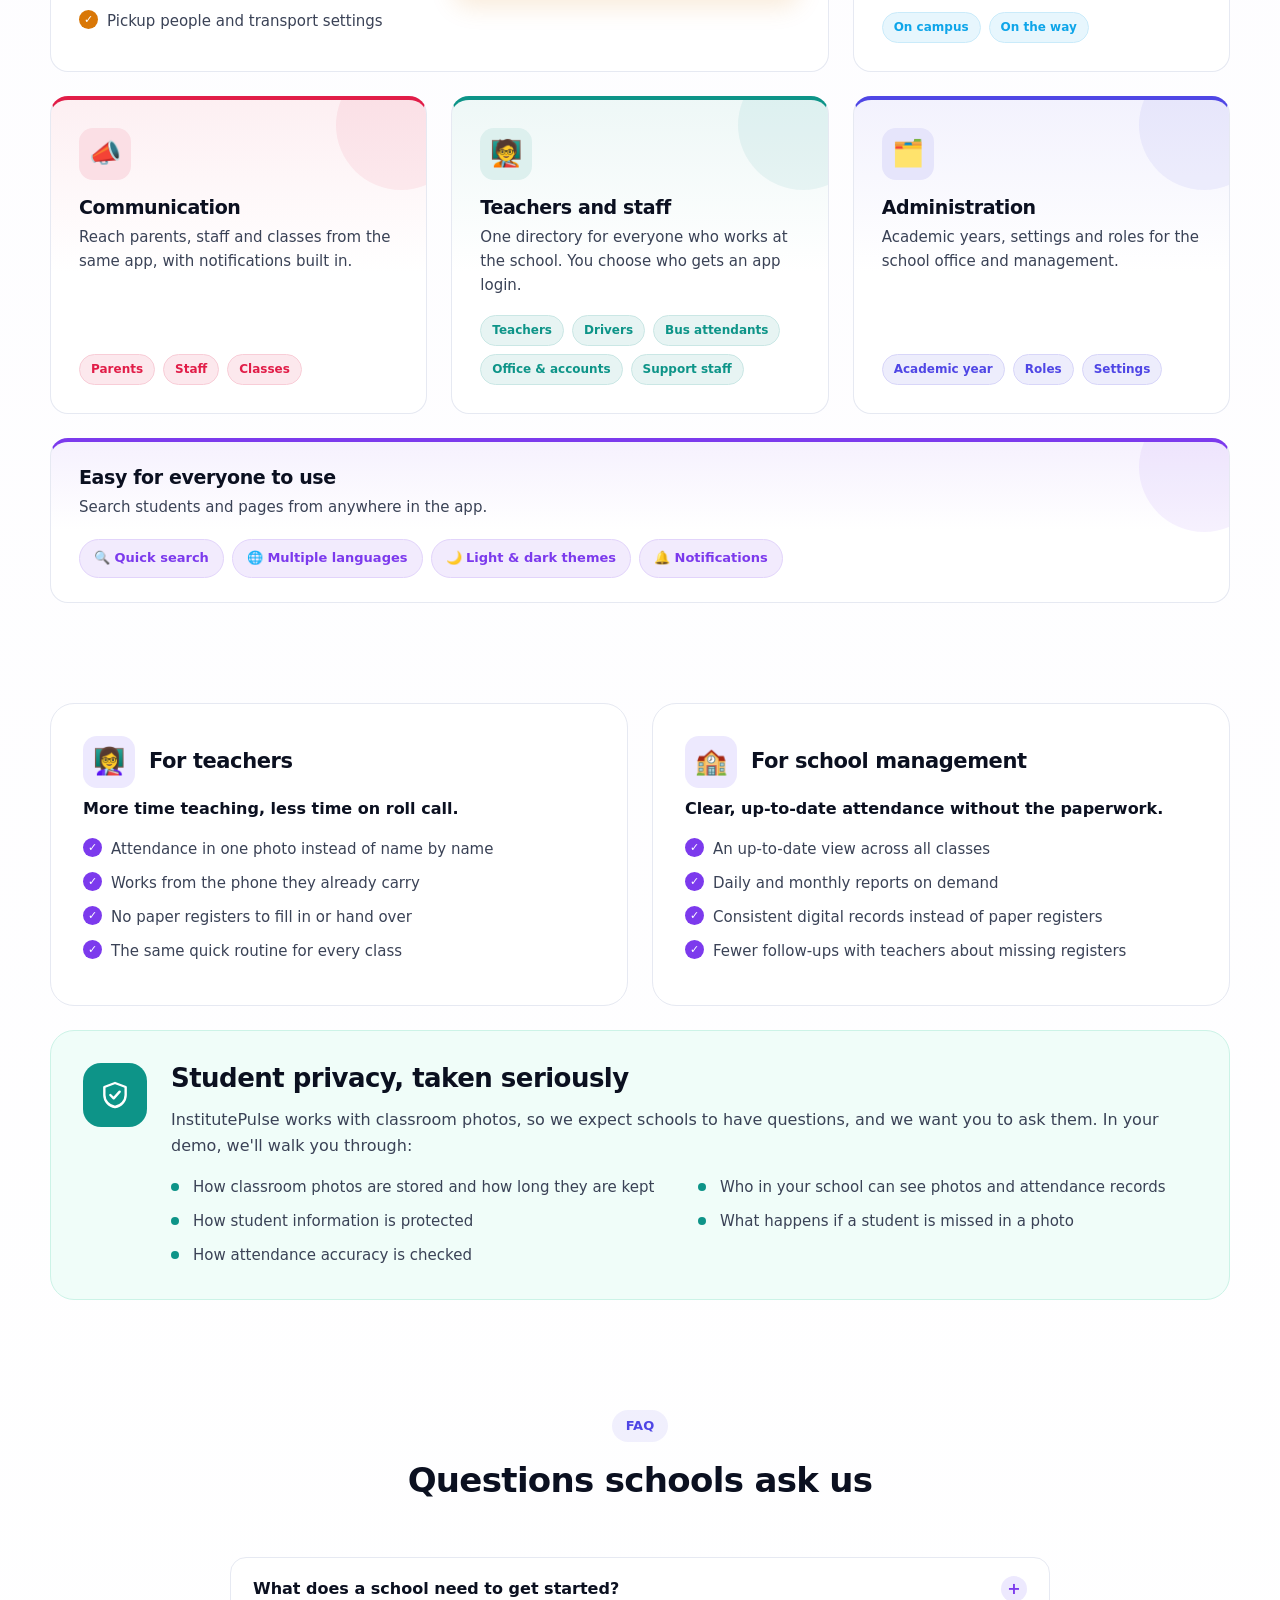
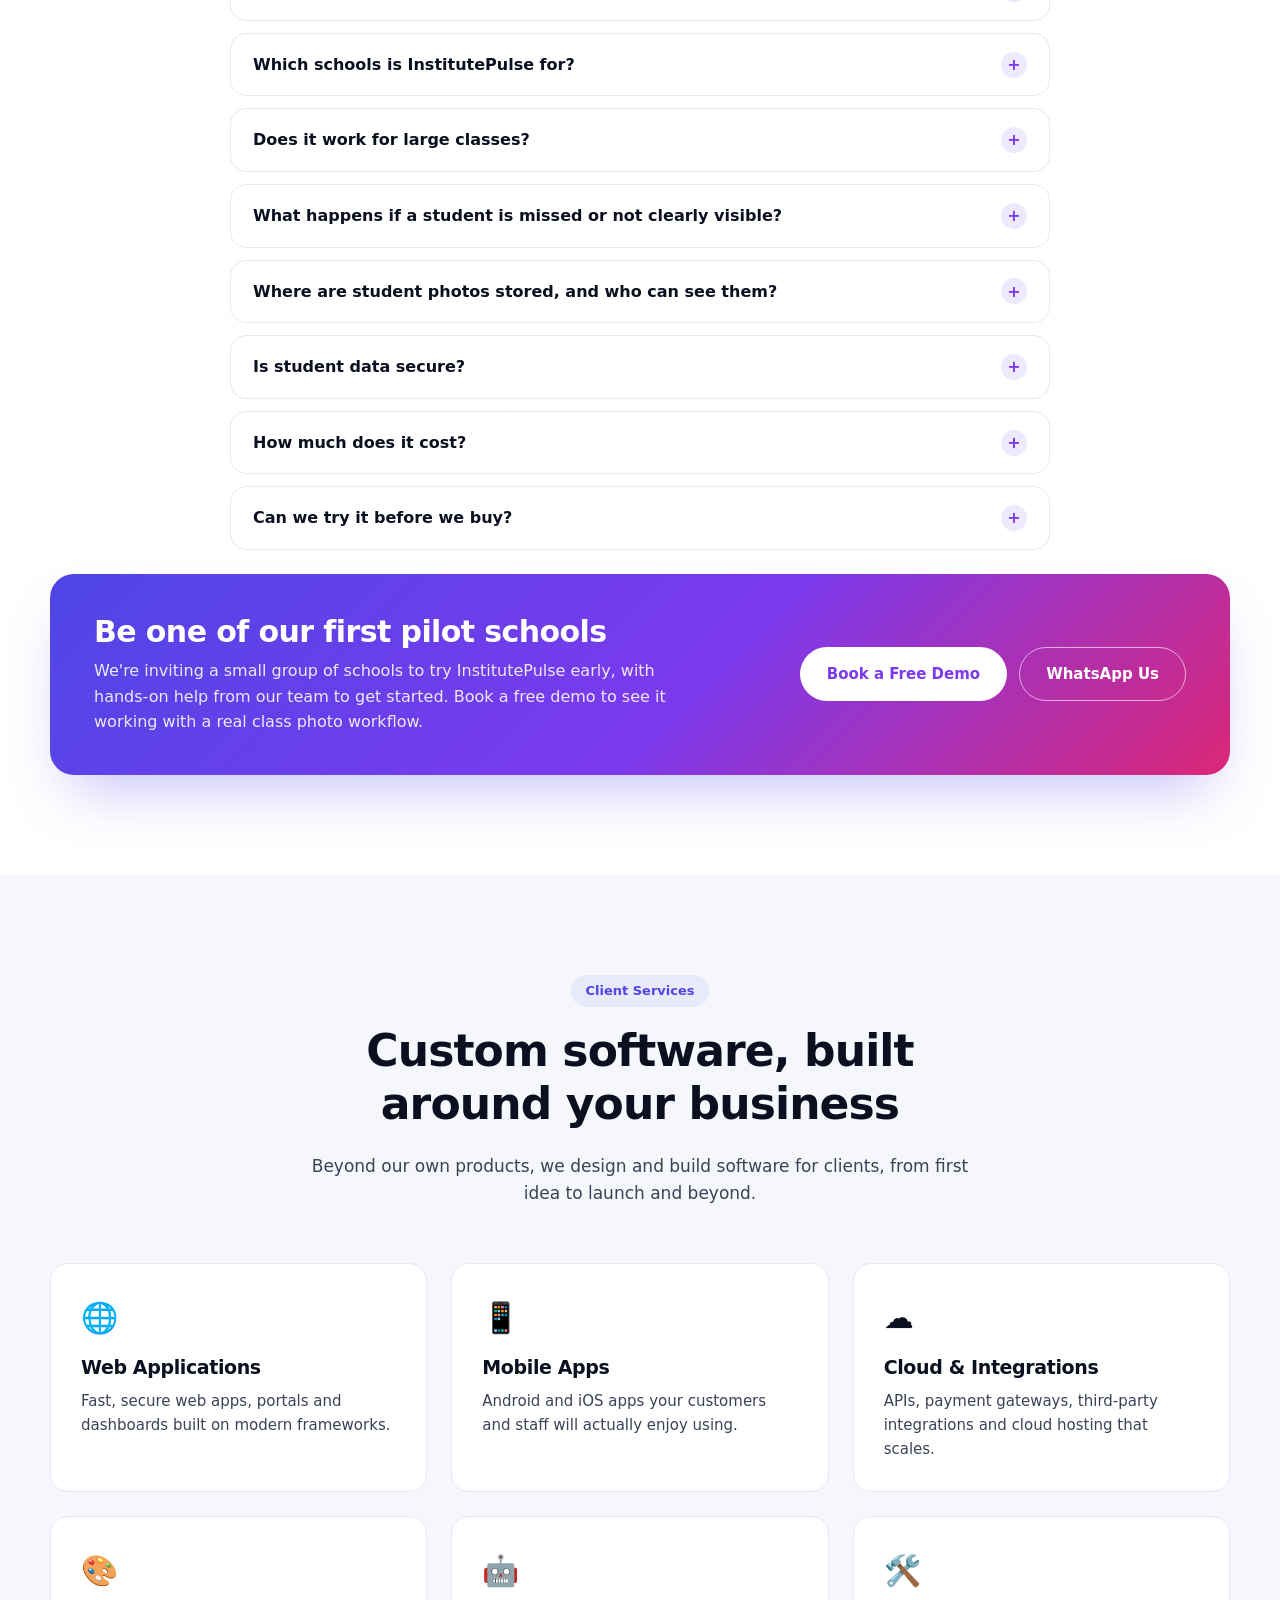
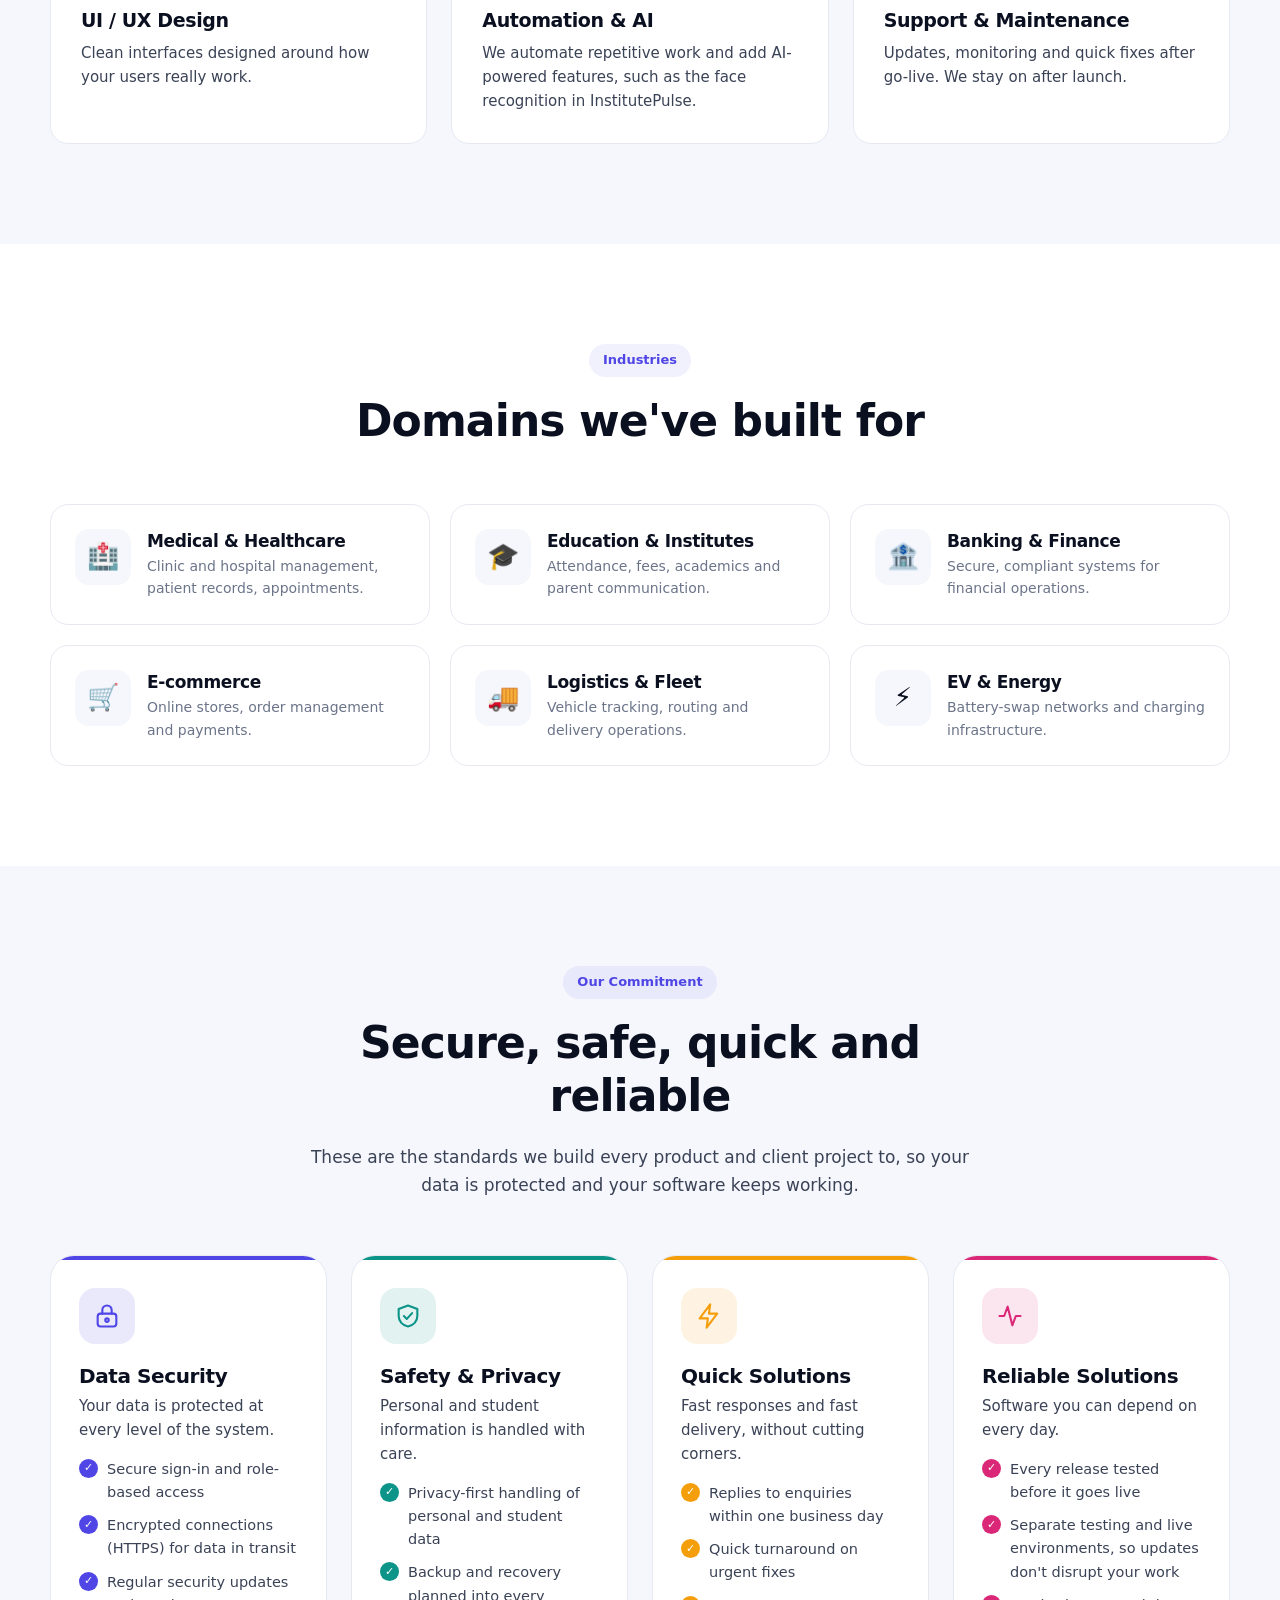
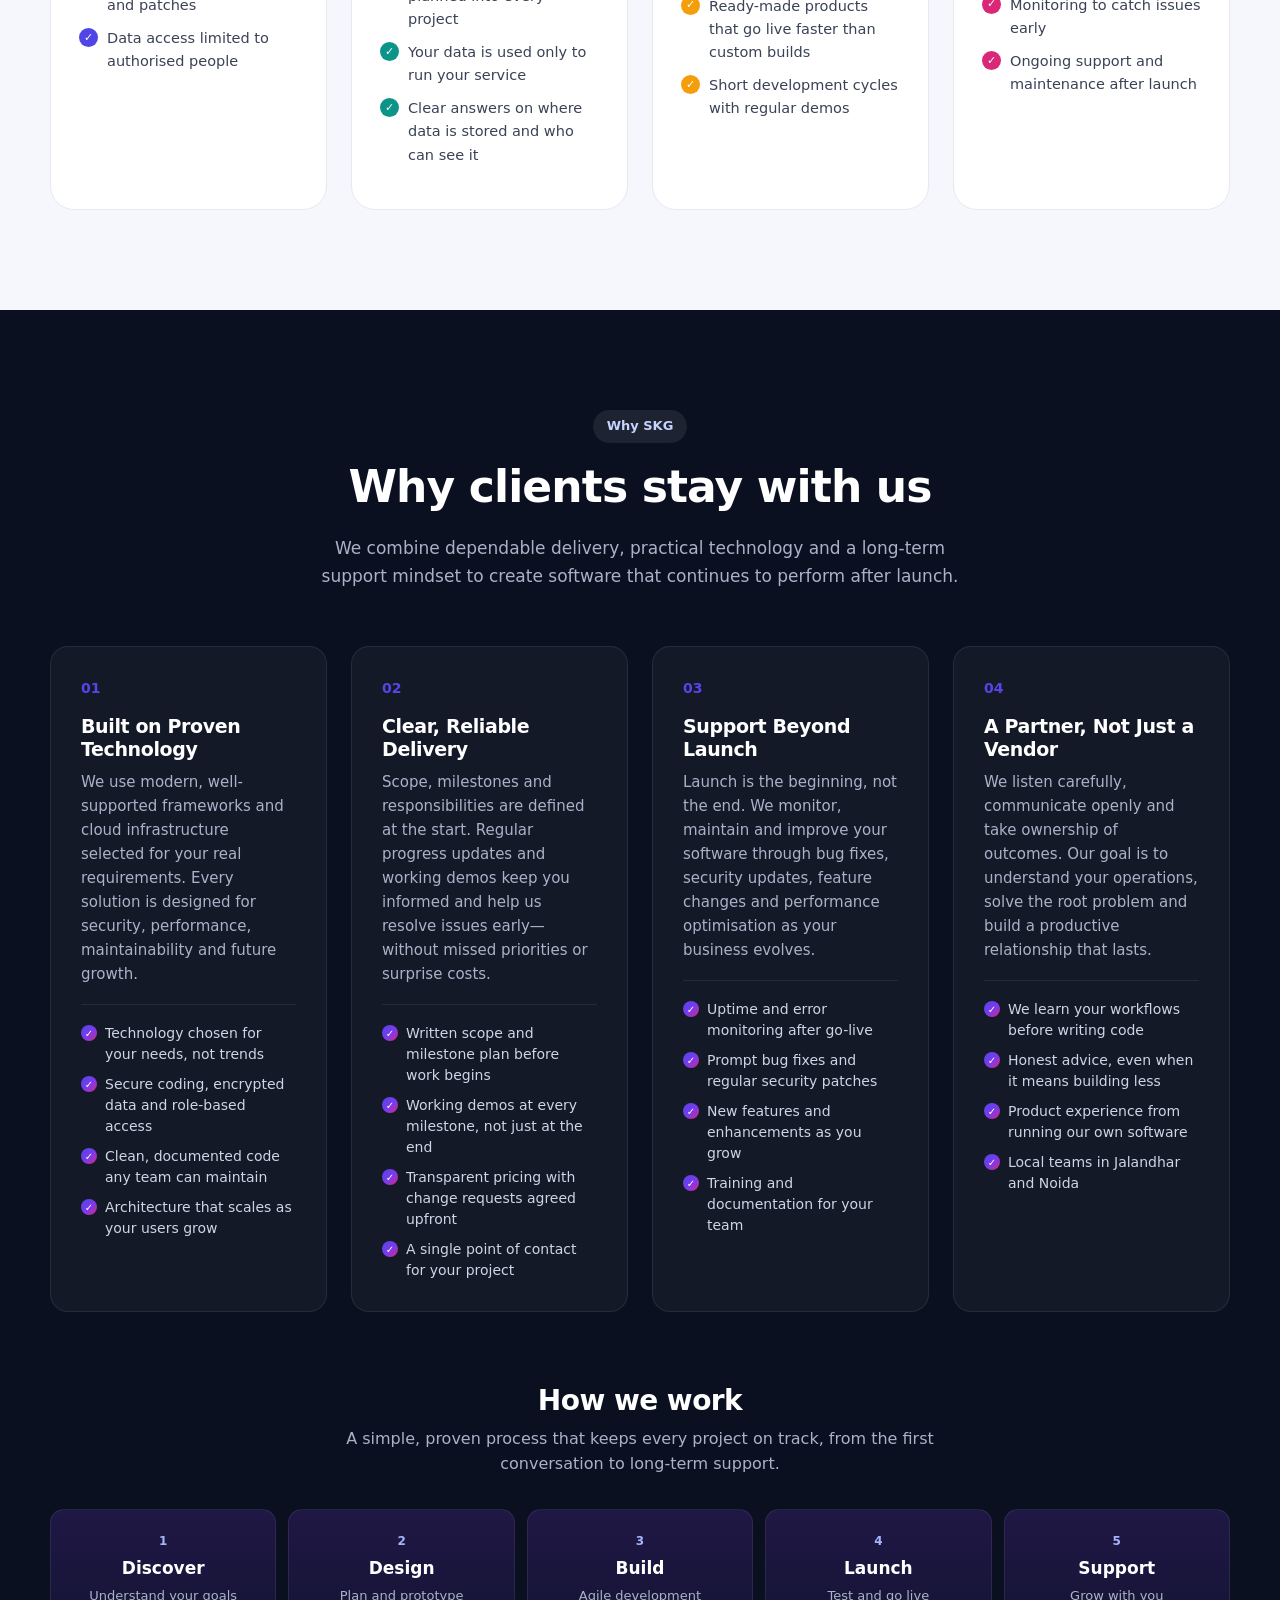
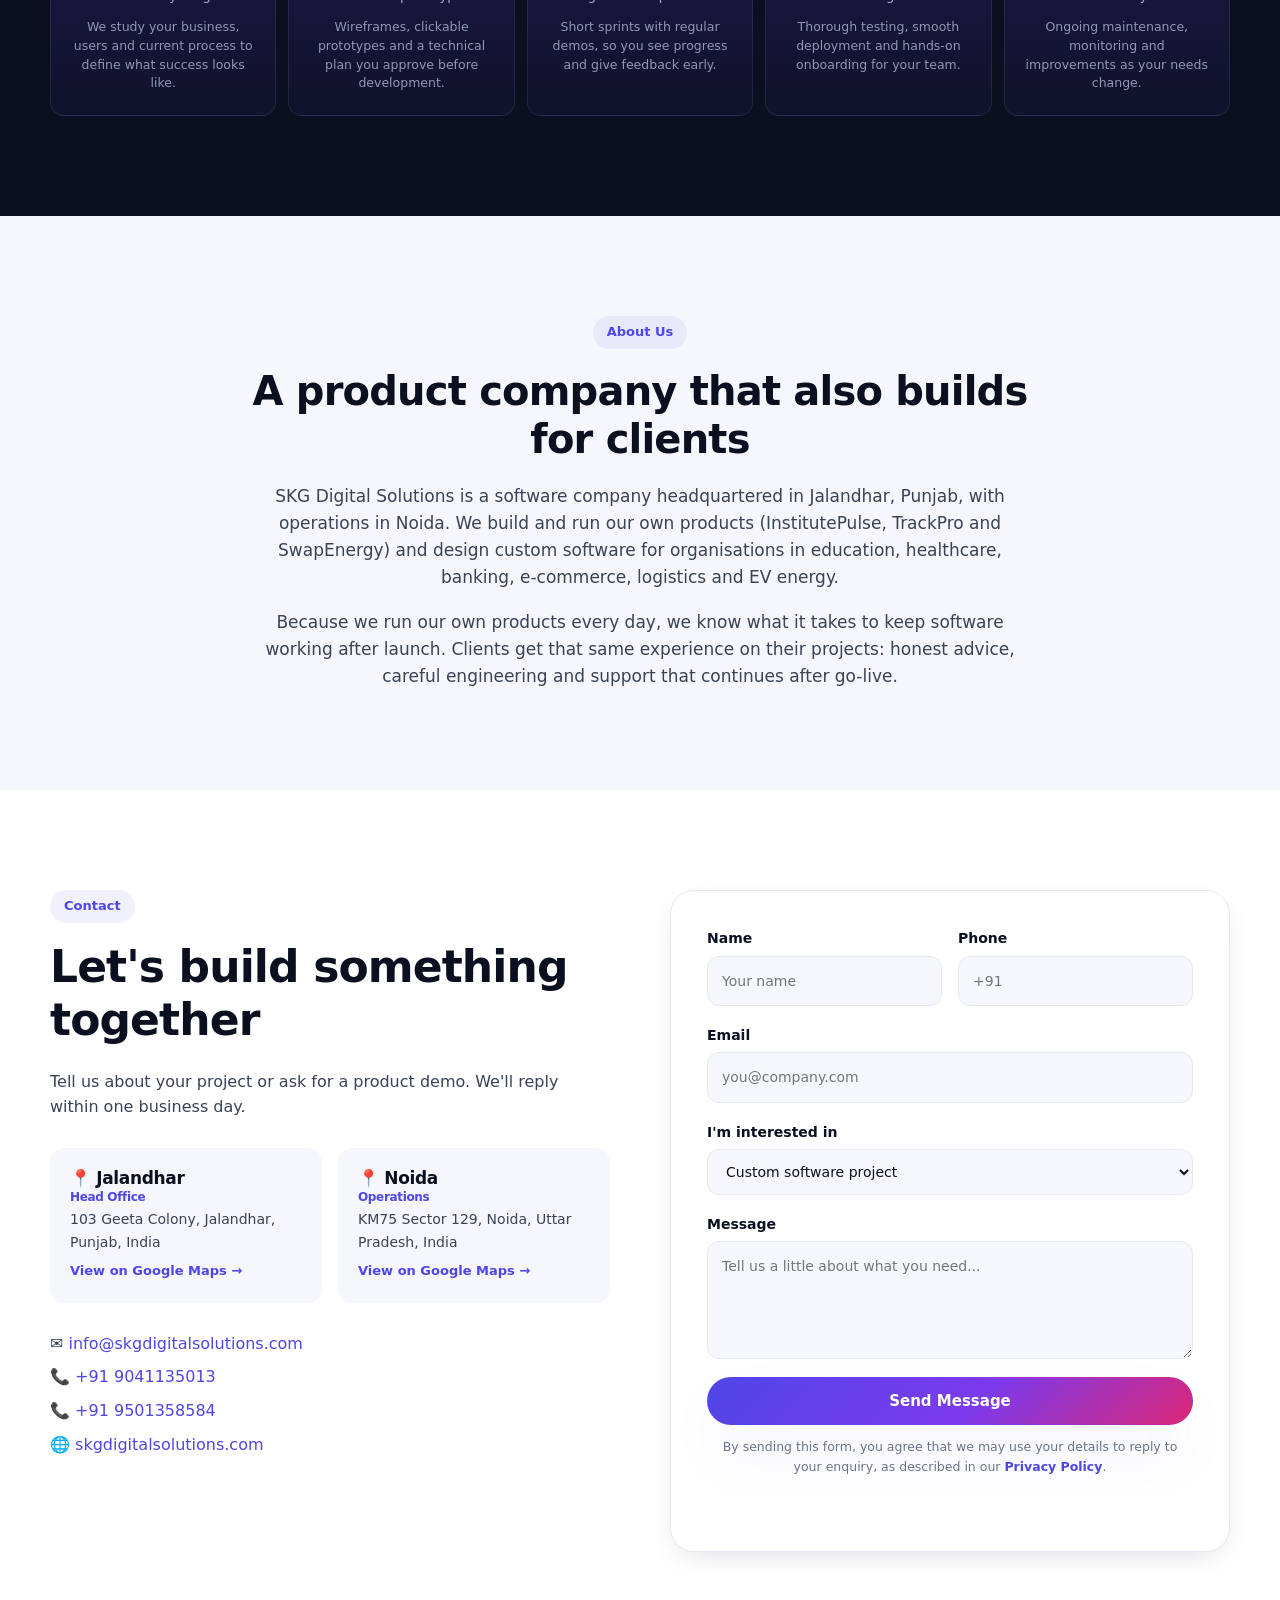
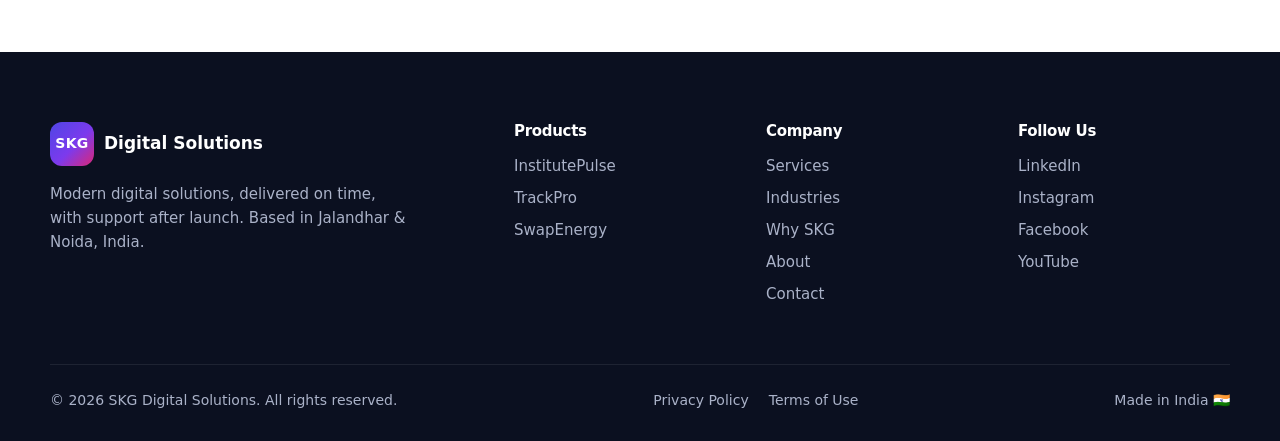
==== commit e86eaaae: "changes" ====
--- a/index.html
+++ b/index.html
@@ -411,57 +411,87 @@
             <h3 class="ip-h3">More than attendance: run the whole school</h3>
             <p>One login for the school office, teachers, drivers and management, with one view of students, staff and buses.</p>
           </div>
-          <div class="grid-3">
-            <div class="feature reveal">
-              <div class="feature-icon">🎓</div>
+          <div class="modules">
+            <div class="module reveal" style="--c:#2563eb">
+              <div class="module-icon">🎓</div>
               <h4>Students</h4>
               <p>Student records and classes in one place, with each student's attendance history alongside.</p>
-            </div>
-            <div class="feature reveal">
-              <div class="feature-icon">✅</div>
+              <div class="mini-chips"><span>Profiles</span><span>Classes</span><span>History</span></div>
+            </div>
+            <div class="module reveal" style="--c:#16a34a">
+              <div class="module-icon">✅</div>
               <h4>Attendance</h4>
-              <p>AI photo attendance, plus average attendance over the last 30 days and a list of students falling below the attendance line.</p>
-            </div>
-            <div class="feature reveal">
-              <div class="feature-icon">📚</div>
+              <p>AI photo attendance, plus the 30-day average and a list of students falling below the attendance line.</p>
+              <div class="mini-bars" aria-hidden="true"><i style="height:55%"></i><i style="height:70%"></i><i style="height:62%"></i><i style="height:85%"></i><i style="height:78%"></i><i style="height:92%"></i><b>88%</b></div>
+            </div>
+            <div class="module reveal" style="--c:#7c3aed">
+              <div class="module-icon">📚</div>
               <h4>Teaching</h4>
               <p>Tools for the academic side of the school, organised by class and section for the current academic year.</p>
-            </div>
-            <div class="feature reveal">
-              <div class="feature-icon">📣</div>
+              <div class="mini-chips"><span>Classes</span><span>Sections</span><span>Academic year</span></div>
+            </div>
+
+            <div class="module module-wide module-transport reveal" style="--c:#d97706">
+              <div class="module-body">
+                <div class="module-icon">🚌</div>
+                <h4>Transport</h4>
+                <p>See where buses are right now, review past trips, manage routes and your fleet, and keep track of who gets picked up.</p>
+                <ul class="checks">
+                  <li>Buses now: live view of every bus</li>
+                  <li>Trip history</li>
+                  <li>Routes and fleet</li>
+                  <li>Pickup people and transport settings</li>
+                </ul>
+              </div>
+              <svg class="route-art" viewBox="0 0 360 240" role="img" aria-label="Illustration of a bus route with stops on a map">
+                <rect width="360" height="240" rx="18" fill="#fff7ed"/>
+                <g stroke="#fde6c8" stroke-width="1"><path d="M0 60h360M0 120h360M0 180h360M90 0v240M180 0v240M270 0v240"/></g>
+                <path d="M30 195 C90 195 90 120 150 120 S230 60 250 60 S320 80 330 40" fill="none" stroke="#fcd9a8" stroke-width="10" stroke-linecap="round"/>
+                <path d="M30 195 C90 195 90 120 150 120 S230 60 250 60 S320 80 330 40" fill="none" stroke="#d97706" stroke-width="3" stroke-dasharray="2 8" stroke-linecap="round"/>
+                <circle cx="30" cy="195" r="9" fill="#fff" stroke="#d97706" stroke-width="3"/>
+                <circle cx="150" cy="120" r="9" fill="#fff" stroke="#d97706" stroke-width="3"/>
+                <circle cx="250" cy="60" r="9" fill="#fff" stroke="#d97706" stroke-width="3"/>
+                <circle cx="330" cy="40" r="11" fill="#d97706"/>
+                <path d="M330 34v12M324 40h12" stroke="#fff" stroke-width="2.5" stroke-linecap="round"/>
+                <g transform="translate(186 82)"><rect width="46" height="26" rx="7" fill="#f59e0b"/><rect x="5" y="5" width="9" height="8" rx="2" fill="#fff"/><rect x="18" y="5" width="9" height="8" rx="2" fill="#fff"/><rect x="31" y="5" width="9" height="8" rx="2" fill="#fff"/><circle cx="12" cy="27" r="4.5" fill="#1f2937"/><circle cx="35" cy="27" r="4.5" fill="#1f2937"/></g>
+                <g font-family="Plus Jakarta Sans, sans-serif" font-size="11" font-weight="700" fill="#92400e">
+                  <text x="14" y="222">Stop 1</text><text x="130" y="148">Stop 2</text><text x="230" y="40">Stop 3</text><text x="292" y="22">School</text>
+                </g>
+                <g transform="translate(18 18)"><rect width="104" height="30" rx="15" fill="#fff" stroke="#fde6c8"/><circle cx="16" cy="15" r="5" fill="#22c55e"/><text x="28" y="19.5" font-family="Plus Jakarta Sans, sans-serif" font-size="11" font-weight="700" fill="#1f2937">Live · 48 km/h</text></g>
+              </svg>
+            </div>
+            <div class="module reveal" style="--c:#0ea5e9">
+              <div class="module-icon">🛡️</div>
+              <h4>Safety</h4>
+              <p>Safety tools for students on campus and on the way to and from school.</p>
+              <div class="mini-chips"><span>On campus</span><span>On the way</span></div>
+            </div>
+
+            <div class="module reveal" style="--c:#e11d48">
+              <div class="module-icon">📣</div>
               <h4>Communication</h4>
               <p>Reach parents, staff and classes from the same app, with notifications built in.</p>
-            </div>
-            <div class="feature reveal">
-              <div class="feature-icon">🛡️</div>
-              <h4>Safety</h4>
-              <p>Safety tools for students on campus and on the way to and from school.</p>
-            </div>
-            <div class="feature reveal">
-              <div class="feature-icon">🚌</div>
-              <h4>Transport</h4>
-              <p>See where buses are right now, review past trips, manage routes and your fleet, and keep track of who gets picked up.</p>
-              <ul class="checks">
-                <li>Buses now: live view of every bus</li>
-                <li>Trip history</li>
-                <li>Routes and fleet</li>
-                <li>Pickup people and transport settings</li>
-              </ul>
-            </div>
-            <div class="feature reveal">
-              <div class="feature-icon">🧑‍🏫</div>
+              <div class="mini-chips"><span>Parents</span><span>Staff</span><span>Classes</span></div>
+            </div>
+            <div class="module reveal" style="--c:#0d9488">
+              <div class="module-icon">🧑‍🏫</div>
               <h4>Teachers and staff</h4>
-              <p>Keep teachers, drivers, bus attendants, office and accounts staff and support staff (peons, cleaners, guards) in one directory. Choose who gets an app login.</p>
-            </div>
-            <div class="feature reveal">
-              <div class="feature-icon">🗂️</div>
+              <p>One directory for everyone who works at the school. You choose who gets an app login.</p>
+              <div class="mini-chips"><span>Teachers</span><span>Drivers</span><span>Bus attendants</span><span>Office &amp; accounts</span><span>Support staff</span></div>
+            </div>
+            <div class="module reveal" style="--c:#4f46e5">
+              <div class="module-icon">🗂️</div>
               <h4>Administration</h4>
               <p>Academic years, settings and roles for the school office and management.</p>
-            </div>
-            <div class="feature reveal">
-              <div class="feature-icon">🌐</div>
-              <h4>Easy to use</h4>
-              <p>Search students and pages from anywhere in the app. Available in multiple languages, with light and dark themes.</p>
+              <div class="mini-chips"><span>Academic year</span><span>Roles</span><span>Settings</span></div>
+            </div>
+
+            <div class="module module-banner reveal" style="--c:#7c3aed">
+              <div>
+                <h4>Easy for everyone to use</h4>
+                <p>Search students and pages from anywhere in the app.</p>
+              </div>
+              <div class="mini-chips mini-chips-lg"><span>🔍 Quick search</span><span>🌐 Multiple languages</span><span>🌙 Light &amp; dark themes</span><span>🔔 Notifications</span></div>
             </div>
           </div>
         </div>
--- a/css/styles.css
+++ b/css/styles.css
@@ -543,3 +543,51 @@
   .ip-benefit { padding: 24px; }
   .ip-cta { padding: 28px 24px; }
 }
+
+/* ---------- InstitutePulse modules ---------- */
+.modules { display: grid; grid-template-columns: repeat(3, 1fr); gap: 24px; }
+.module {
+  position: relative; overflow: hidden; display: flex; flex-direction: column;
+  background: linear-gradient(180deg, color-mix(in srgb, var(--c) 7%, #fff) 0%, #fff 55%);
+  border: 1px solid var(--line); border-top: 4px solid var(--c);
+  border-radius: var(--radius); padding: 28px; transition: transform .2s, box-shadow .2s;
+}
+.module::after {
+  content: ""; position: absolute; right: -40px; top: -40px; width: 130px; height: 130px; border-radius: 50%;
+  background: var(--c); opacity: .07; pointer-events: none;
+}
+.module:hover { transform: translateY(-4px); box-shadow: var(--shadow); }
+.module-icon {
+  width: 52px; height: 52px; border-radius: 14px; display: grid; place-items: center; font-size: 26px; margin-bottom: 16px;
+  background: color-mix(in srgb, var(--c) 14%, #fff);
+}
+.module h4 { font-size: 19px; margin: 0 0 6px; }
+.module p { margin: 0; font-size: 15px; }
+.module .checks { margin: 14px 0 0; padding-left: 0; flex: 0 0 auto; }
+.mini-chips { display: flex; flex-wrap: wrap; gap: 8px; margin-top: auto; padding-top: 18px; }
+.mini-chips span {
+  font-size: 12px; font-weight: 700; padding: 5px 11px; border-radius: 999px;
+  color: var(--c); background: color-mix(in srgb, var(--c) 10%, #fff); border: 1px solid color-mix(in srgb, var(--c) 22%, #fff);
+}
+.mini-chips-lg span { font-size: 13px; padding: 8px 14px; }
+.mini-bars { display: flex; align-items: flex-end; gap: 6px; height: 64px; margin-top: auto; padding-top: 18px; box-sizing: content-box; }
+.mini-bars i { flex: 0 0 14px; border-radius: 4px 4px 0 0; background: color-mix(in srgb, var(--c) 35%, #fff); }
+.mini-bars i:last-of-type { background: var(--c); }
+.mini-bars b { margin-left: auto; align-self: center; font-size: 28px; color: var(--c); }
+.module-wide { grid-column: span 2; flex-direction: row; align-items: center; gap: 28px; }
+.module-wide .module-body { flex: 1 1 50%; }
+.route-art { flex: 1 1 50%; max-width: 360px; width: 100%; height: auto; border-radius: 18px; box-shadow: 0 8px 24px rgba(217,119,6,.15); }
+.module-banner {
+  grid-column: 1 / -1; flex-direction: row; align-items: center; justify-content: space-between; gap: 20px; flex-wrap: wrap;
+  padding: 24px 28px;
+}
+.module-banner .mini-chips { margin-top: 0; padding-top: 0; }
+@media (max-width: 960px) {
+  .modules { grid-template-columns: 1fr 1fr; }
+  .module-wide { grid-column: 1 / -1; }
+}
+@media (max-width: 640px) {
+  .modules { grid-template-columns: 1fr; }
+  .module-wide { flex-direction: column; align-items: stretch; }
+  .route-art { max-width: none; }
+}
